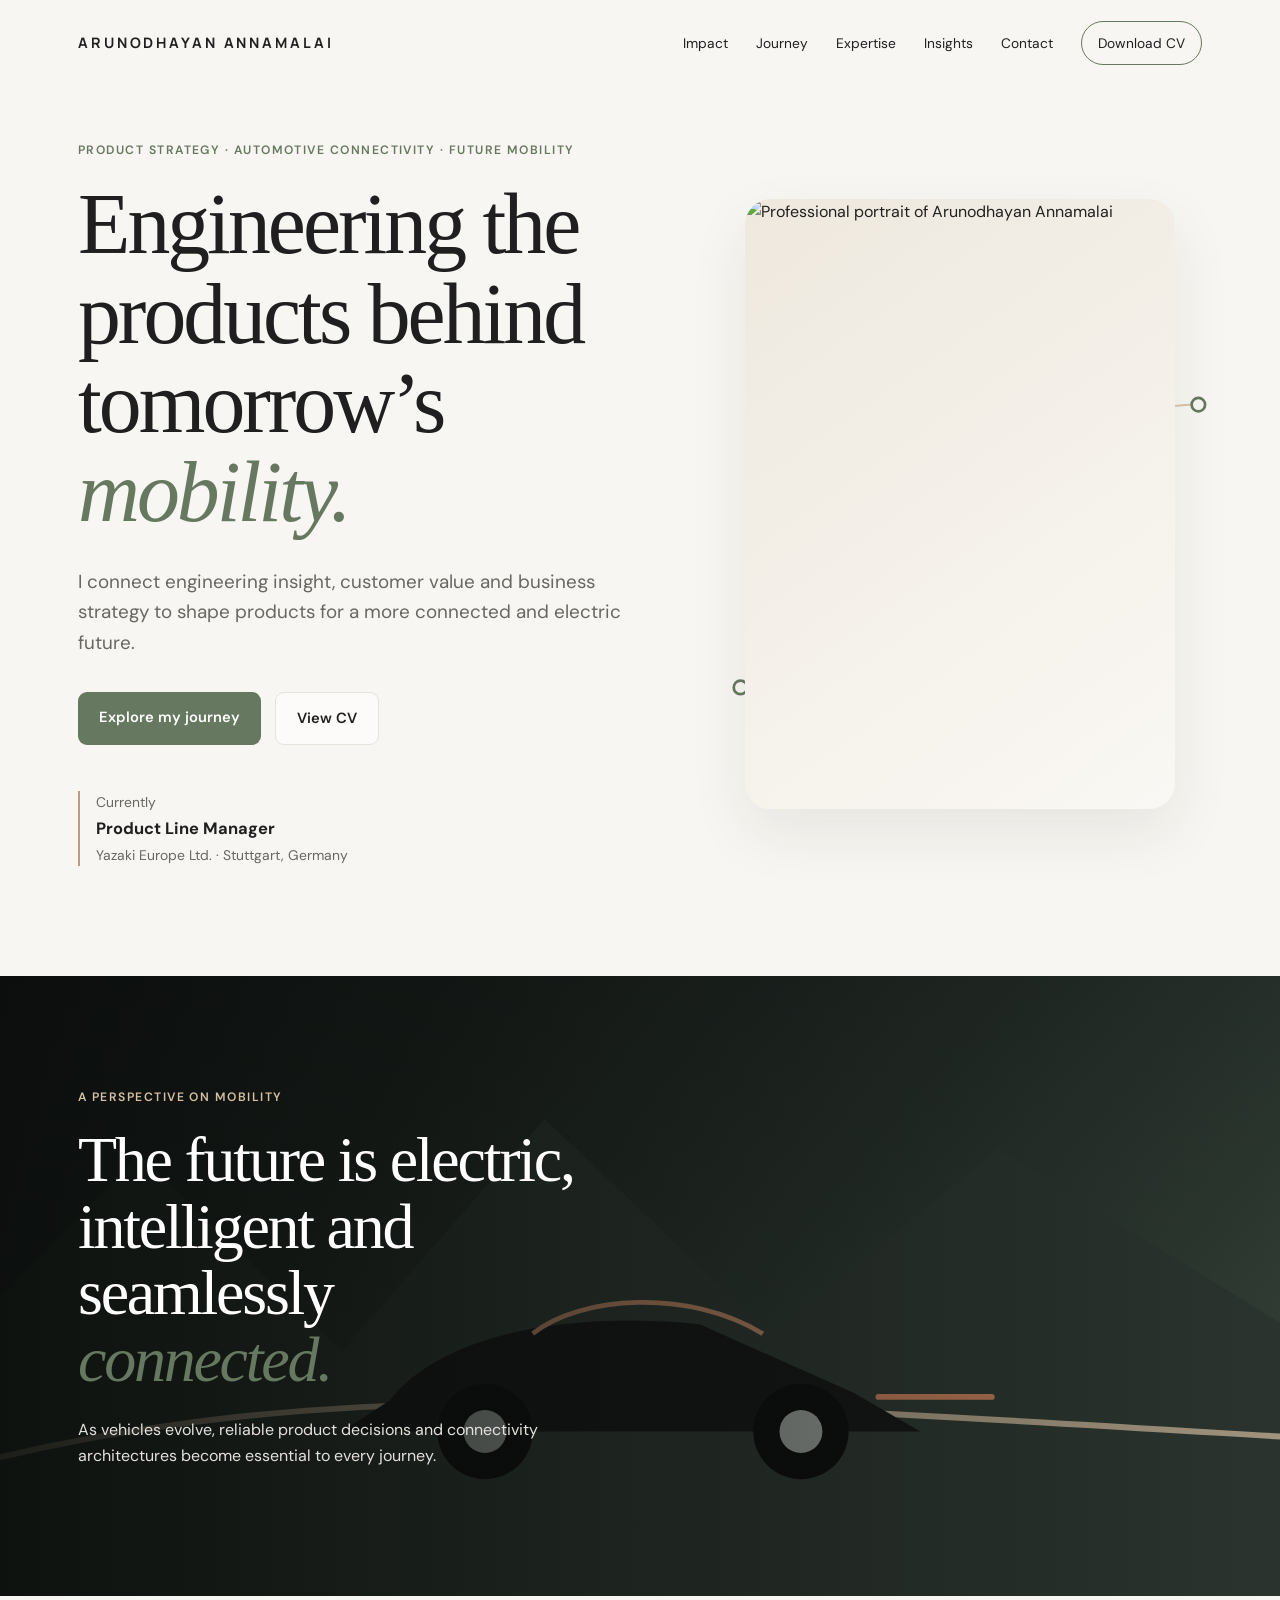
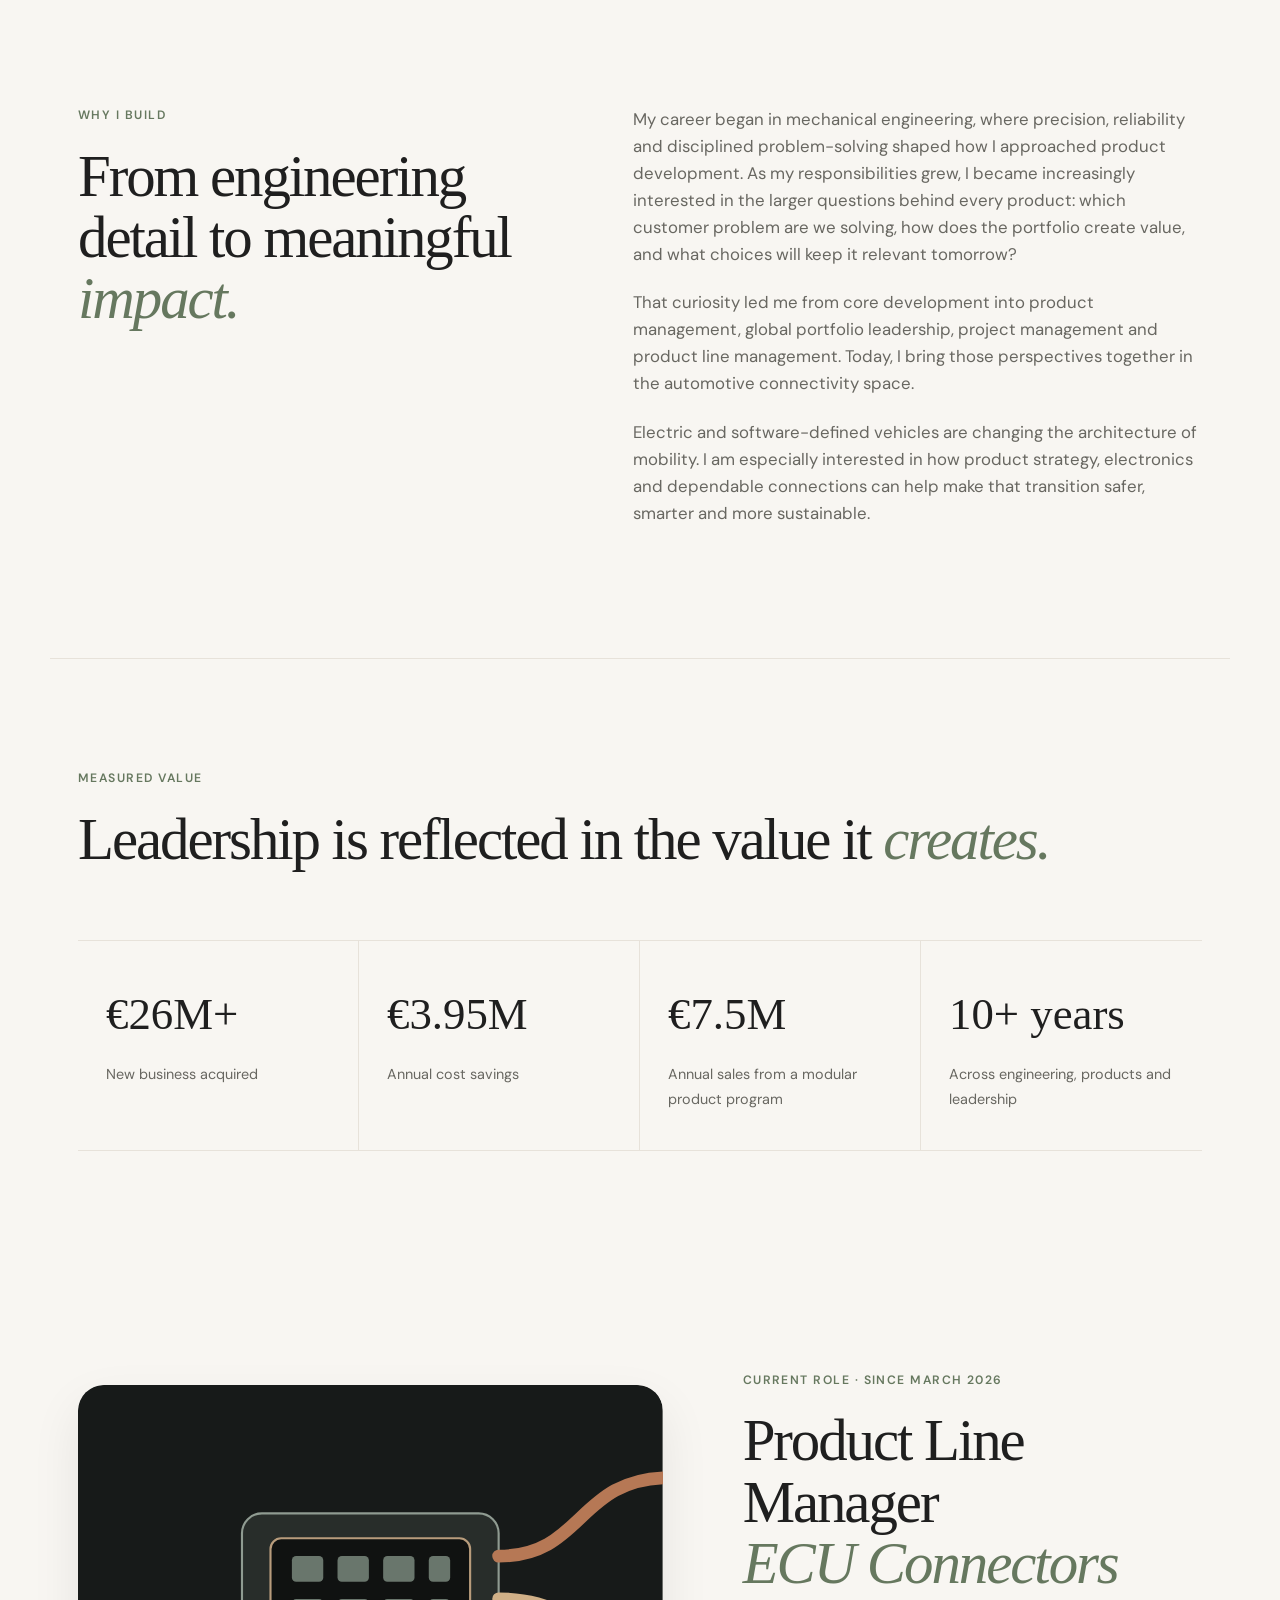
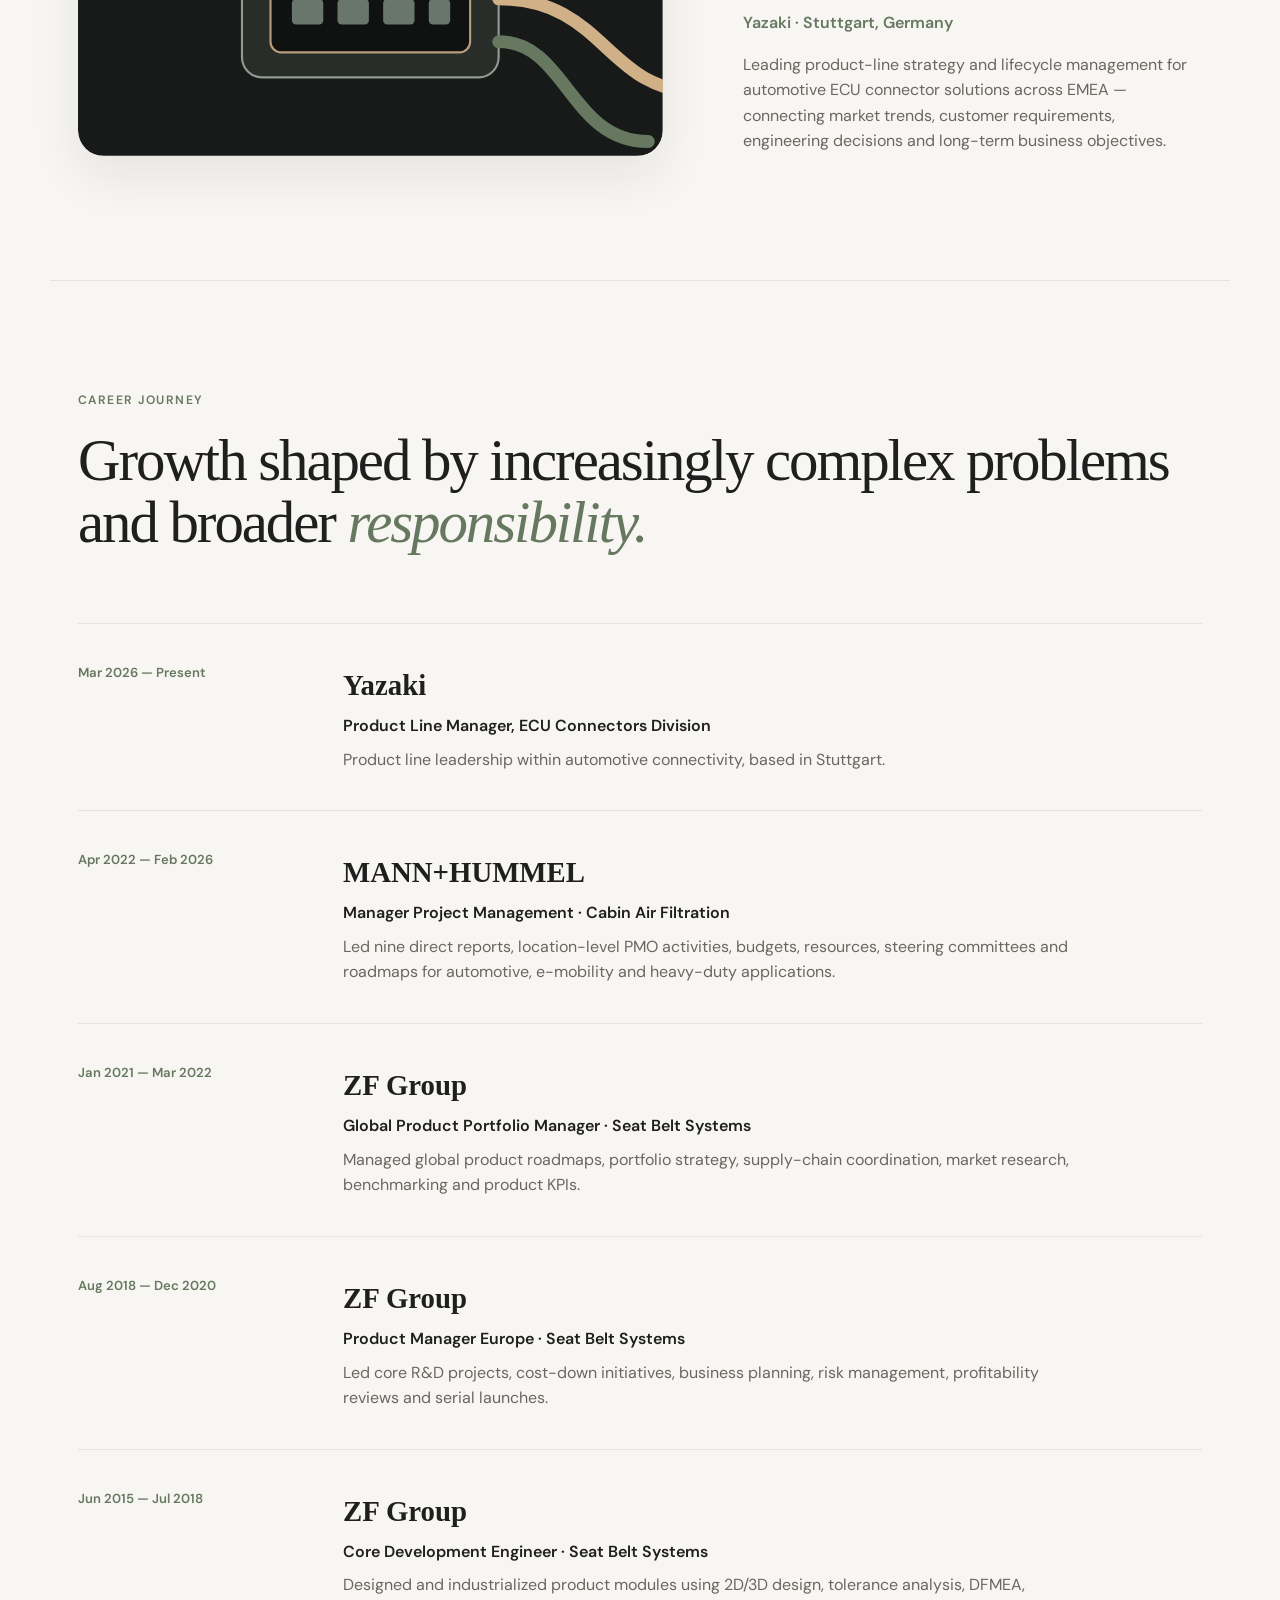
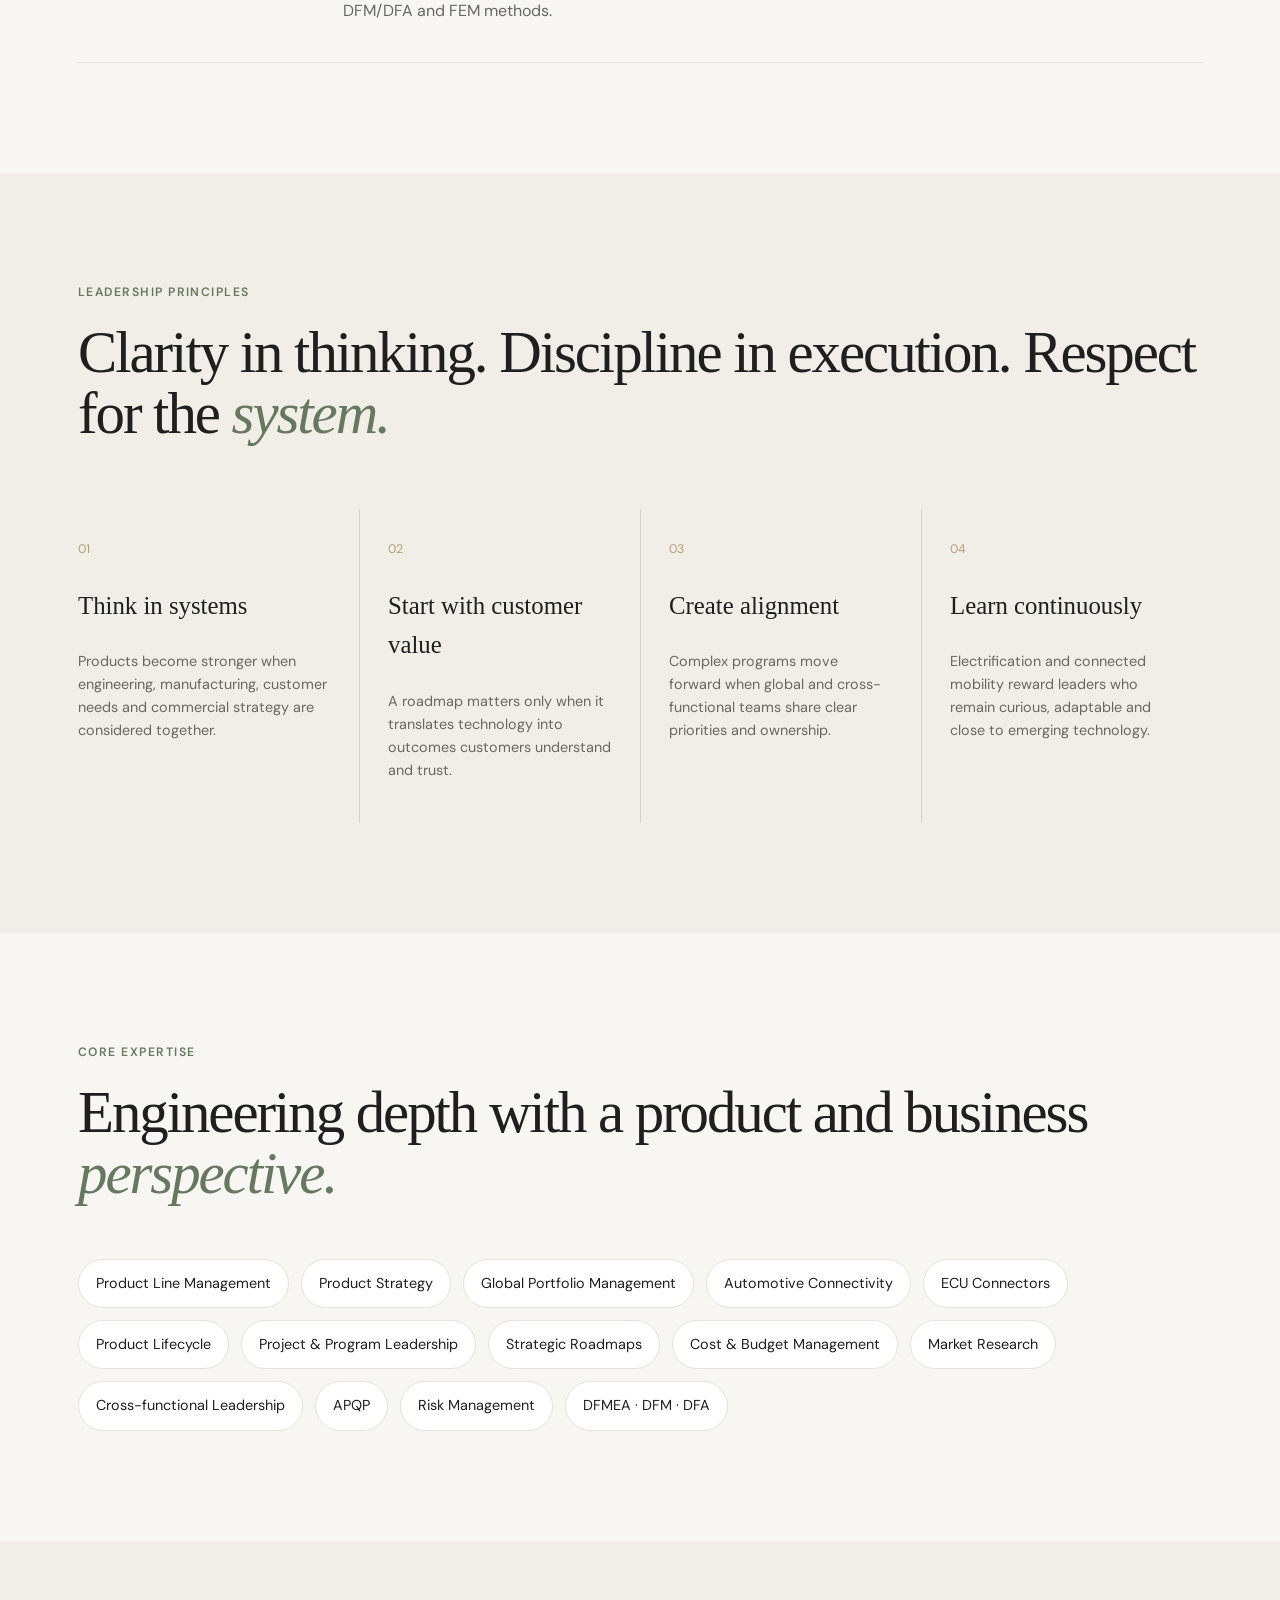
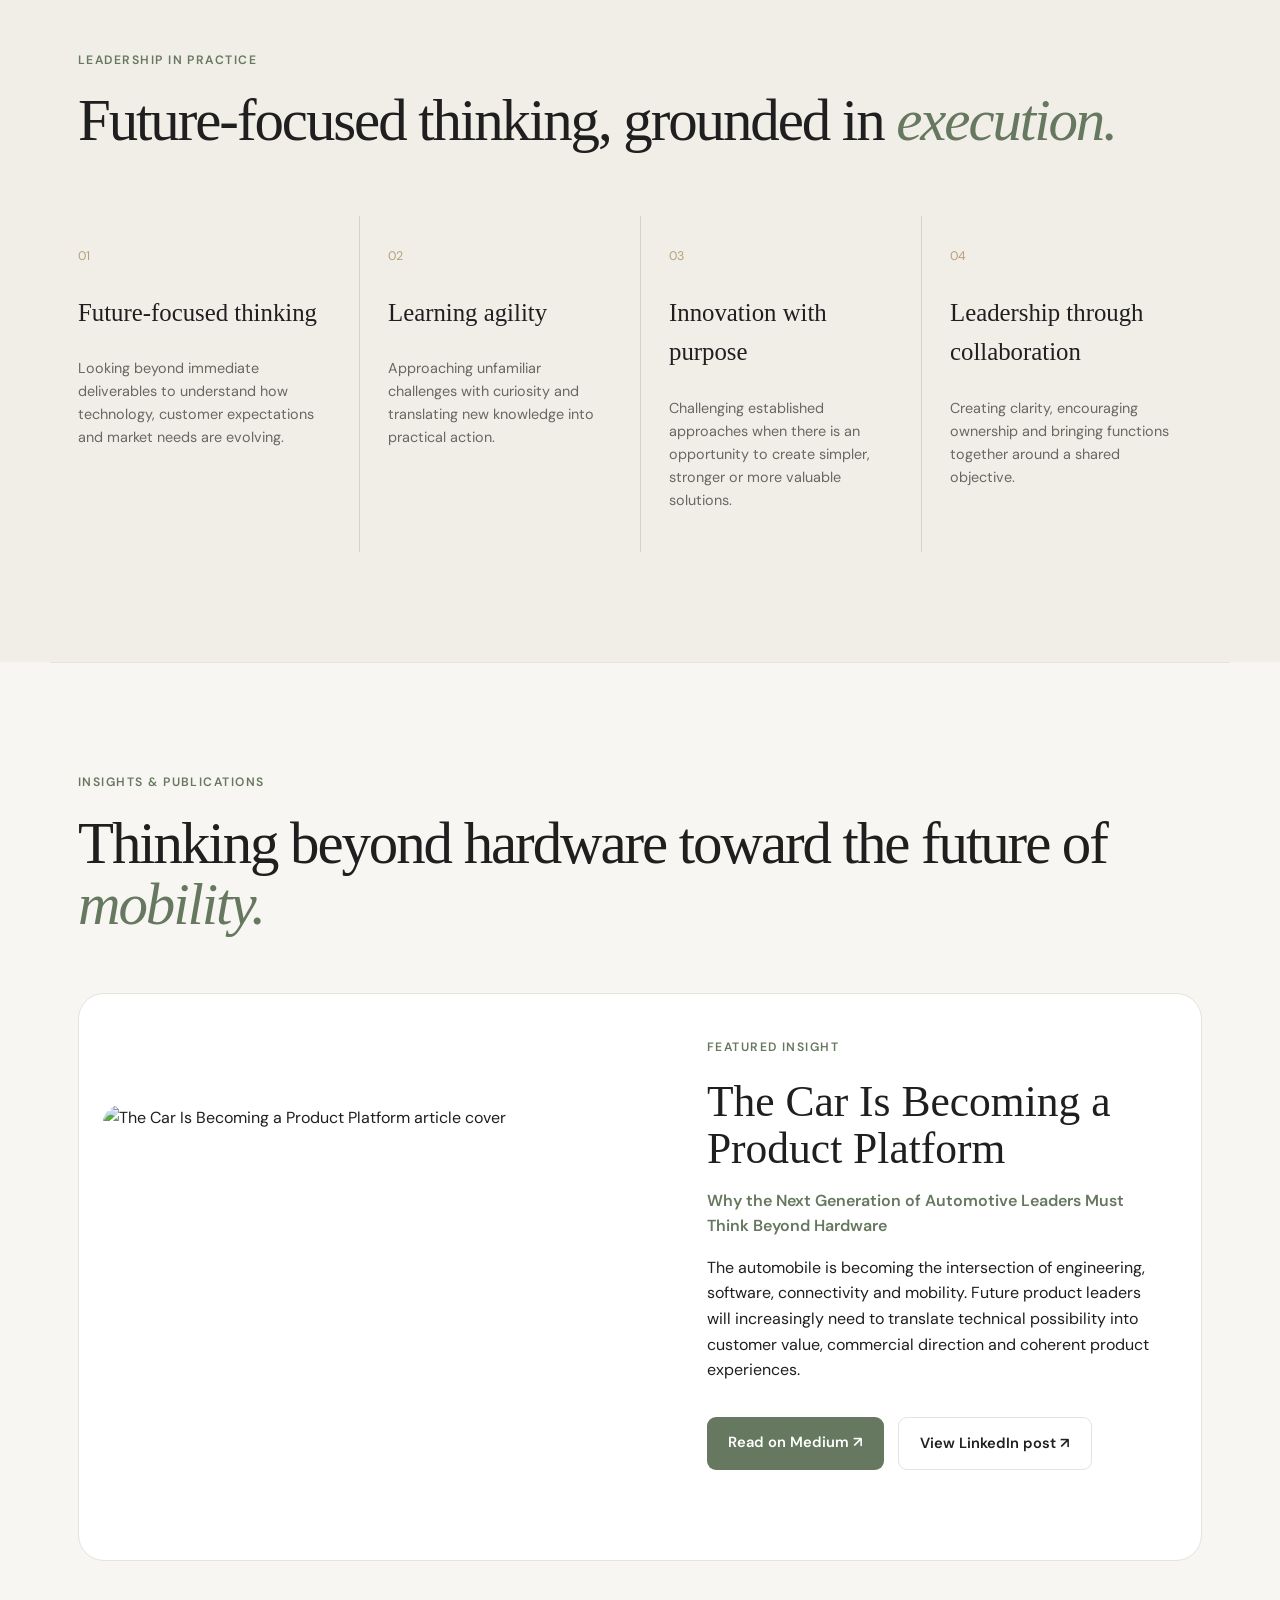
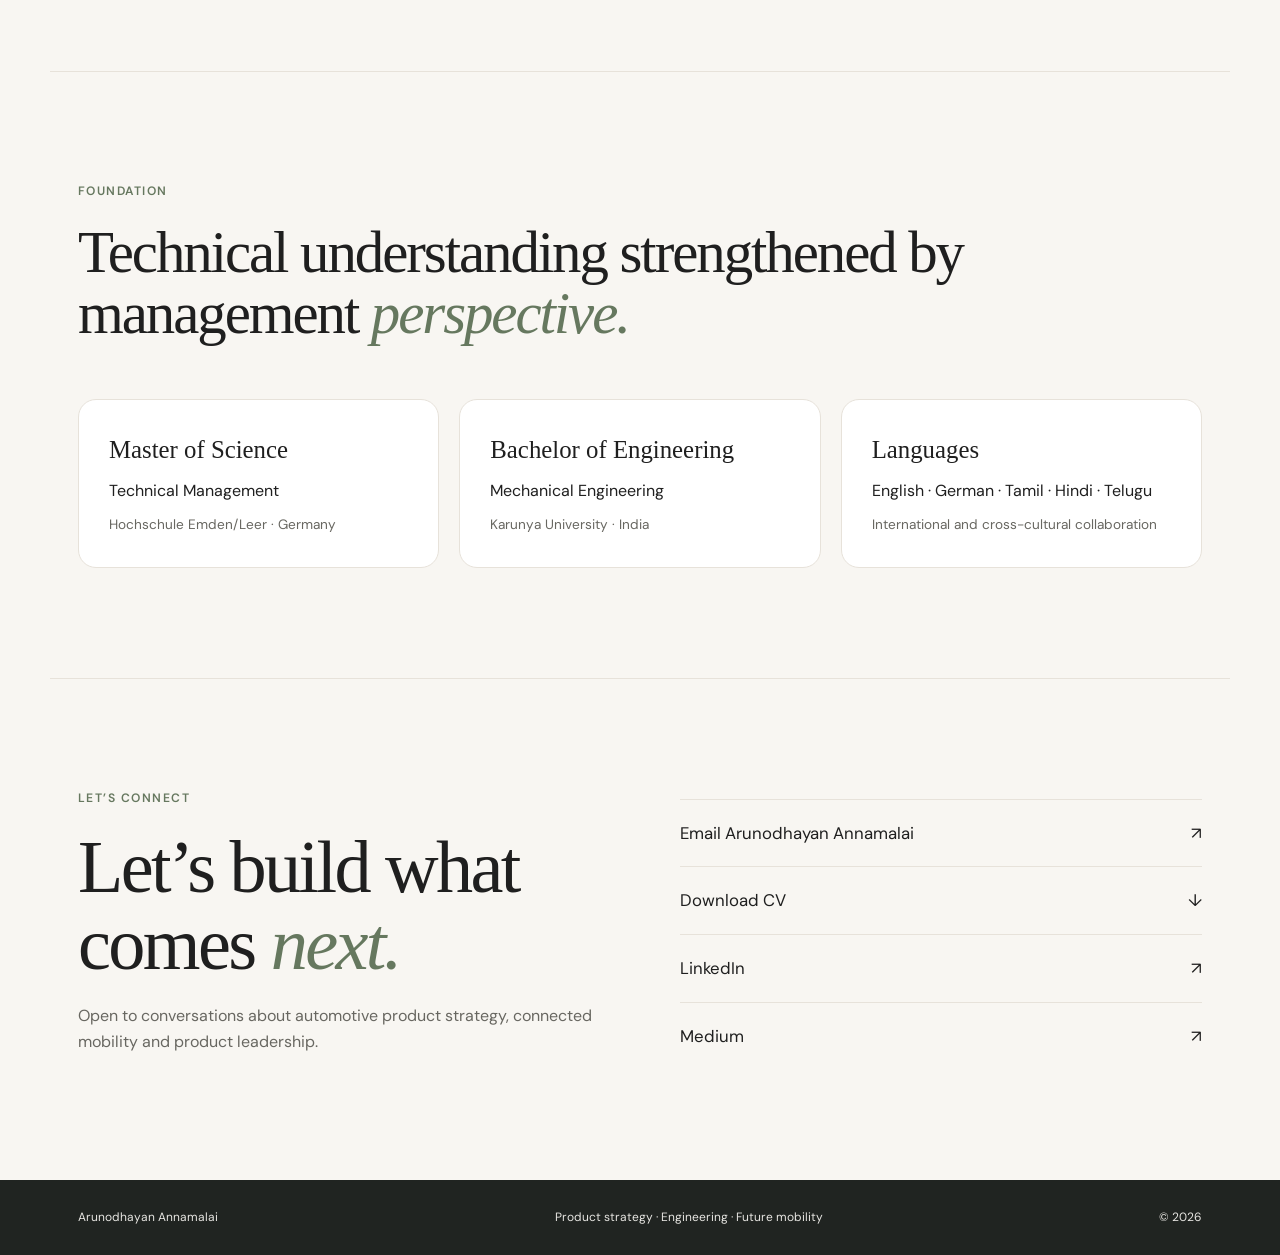
==== index.html @ ac44764e "Add files via upload Launch APEX website v1" ====
<!doctype html>
<html lang="en">
<head>
  <meta charset="utf-8" />
  <meta name="viewport" content="width=device-width, initial-scale=1" />
  <title>Arunodhayan Annamalai | Product Line Manager & Automotive Product Strategy</title>
  <meta name="description" content="Arunodhayan Annamalai is a Product Line Manager in Stuttgart with experience in automotive product strategy, global portfolio management, engineering leadership and connected mobility." />
  <meta name="keywords" content="Arunodhayan Annamalai, Product Line Manager Stuttgart, automotive product strategy, ECU connectors, automotive connectivity, product portfolio management, future mobility" />
  <meta name="author" content="Arunodhayan Annamalai" />
  <meta name="robots" content="index, follow, max-image-preview:large" />
  <link rel="canonical" href="https://www.arunodhayanannamalai.com/" />
  <meta property="og:type" content="website" />
  <meta property="og:title" content="Arunodhayan Annamalai | Product Strategy & Future Mobility" />
  <meta property="og:description" content="Engineering insight, product strategy and leadership for connected and electric mobility." />
  <meta property="og:url" content="https://www.arunodhayanannamalai.com/" />
  <meta property="og:image" content="https://www.arunodhayanannamalai.com/assets/arunodhayan-portrait.jpg" />
  <meta name="twitter:card" content="summary_large_image" />
  <meta name="theme-color" content="#66785F" />
  <link rel="icon" href="assets/favicon.svg" type="image/svg+xml" />
  <link rel="manifest" href="site.webmanifest" />
  <link rel="preconnect" href="https://fonts.googleapis.com" />
  <link rel="preconnect" href="https://fonts.gstatic.com" crossorigin />
  <link href="https://fonts.googleapis.com/css2?family=DM+Sans:wght@400;500;600&family=Manrope:wght@500;600;700&display=swap" rel="stylesheet" />
  <link rel="stylesheet" href="styles.css" />
  <script type="application/ld+json">
  {
    "@context": "https://schema.org",
    "@type": "Person",
    "name": "Arunodhayan Annamalai",
    "jobTitle": "Product Line Manager",
    "description": "Automotive product leader with experience in engineering, product management, global portfolio strategy and project management leadership.",
    "email": "mailto:arunodhayan@gmail.com",
    "address": {
      "@type": "PostalAddress",
      "addressLocality": "Stuttgart",
      "addressCountry": "DE"
    },
    "worksFor": {
      "@type": "Organization",
      "name": "Yazaki"
    },
    "knowsAbout": [
      "Automotive product strategy",
      "ECU connectors",
      "Product portfolio management",
      "Product lifecycle management",
      "Engineering leadership",
      "Electric mobility"
    ],
    "url": "https://www.arunodhayanannamalai.com/",
    "sameAs": [
      "https://www.linkedin.com/in/arunodhayanannamalai",
      "https://medium.com/@arunodhayan"
    ]
  }
  </script>
</head>
<body>
  <a class="skip-link" href="#main">Skip to content</a>
  <header class="site-header" id="top">
    <a class="wordmark" href="#top" aria-label="Arunodhayan Annamalai home">ARUNODHAYAN ANNAMALAI</a>
    <button class="menu-toggle" aria-expanded="false" aria-controls="site-nav">Menu</button>
    <nav id="site-nav" aria-label="Main navigation">
      <a href="#impact">Impact</a>
      <a href="#journey">Journey</a>
      <a href="#expertise">Expertise</a>
       <a href="#insights">Insights</a>
      <a href="#contact">Contact</a>
      <a class="nav-cta" href="assets/arunodhayan-annamalai-resume.pdf" download>Download CV</a>
    </nav>
  </header>

  <main id="main">
    <section class="hero section-shell" aria-labelledby="hero-title">
      <div class="hero-copy reveal">
        <p class="eyebrow">Product strategy · Automotive connectivity · Future mobility</p>
        <h1 id="hero-title">Engineering the products behind tomorrow’s <em>mobility.</em></h1>
        <p class="hero-intro">I connect engineering insight, customer value and business strategy to shape products for a more connected and electric future.</p>
        <div class="hero-actions">
          <a class="button button-primary" href="#journey">Explore my journey</a>
          <a class="button button-secondary" href="assets/arunodhayan-annamalai-resume.pdf" target="_blank" rel="noopener">View CV</a>
        </div>
        <div class="current-role" aria-label="Current position">
          <span>Currently</span>
          <strong>Product Line Manager</strong>
          <span>Yazaki Europe Ltd. · Stuttgart, Germany</span>
        </div>
      </div>
      <div class="hero-visual reveal delay-1">
        <div class="portrait-frame">
          <img src="assets/arunodhayan-portrait.jpg" width="855" height="1287" alt="Professional portrait of Arunodhayan Annamalai" fetchpriority="high" />
        </div>
        <svg class="route-lines" viewBox="0 0 360 420" role="img" aria-label="Abstract connection line motif">
          <path d="M10 330 C90 330 82 240 160 240 S238 120 350 120" />
          <path d="M120 410 C120 340 210 350 210 270 S300 220 300 40" />
          <circle cx="10" cy="330" r="5"/><circle cx="160" cy="240" r="5"/><circle cx="350" cy="120" r="5"/><circle cx="300" cy="40" r="5"/>
        </svg>
      </div>
    </section>

    <section class="mobility-banner" aria-label="Future mobility vision">
      <div class="mobility-art" aria-hidden="true">
        <svg viewBox="0 0 1200 520" preserveAspectRatio="xMidYMid slice">
          <defs>
            <linearGradient id="sky" x1="0" y1="0" x2="1" y2="1">
              <stop offset="0" stop-color="#151918"/><stop offset="1" stop-color="#39483d"/>
            </linearGradient>
          </defs>
          <rect width="1200" height="520" fill="url(#sky)"/>
          <path d="M0 335 L180 150 350 315 520 120 710 300 900 145 1200 330 1200 520 0 520Z" fill="#2b342e"/>
          <path d="M0 420 C320 330 610 355 1200 390" fill="none" stroke="#d8c0a3" stroke-width="5" opacity=".7"/>
          <path d="M390 356 C430 304 530 280 650 292 L780 350 835 382 350 382Z" fill="#121514"/>
          <path d="M510 300 C550 268 641 262 703 300" fill="none" stroke="#aa7b5c" stroke-width="4"/>
          <circle cx="470" cy="382" r="40" fill="#0b0c0c"/><circle cx="735" cy="382" r="40" fill="#0b0c0c"/>
          <circle cx="470" cy="382" r="18" fill="#8d938e"/><circle cx="735" cy="382" r="18" fill="#8d938e"/>
          <path d="M800 353 h95" stroke="#b77554" stroke-width="5" stroke-linecap="round"/>
        </svg>
      </div>
      <div class="banner-copy reveal">
        <p class="eyebrow light">A perspective on mobility</p>
        <h2>The future is electric, intelligent and seamlessly <em>connected.</em></h2>
        <p>As vehicles evolve, reliable product decisions and connectivity architectures become essential to every journey.</p>
      </div>
    </section>

    <section class="story section-shell" id="story">
      <div class="section-heading reveal">
        <p class="eyebrow">Why I build</p>
        <h2>From engineering detail to meaningful <em>impact.</em></h2>
      </div>
      <div class="story-copy reveal delay-1">
        <p>My career began in mechanical engineering, where precision, reliability and disciplined problem-solving shaped how I approached product development. As my responsibilities grew, I became increasingly interested in the larger questions behind every product: which customer problem are we solving, how does the portfolio create value, and what choices will keep it relevant tomorrow?</p>
        <p>That curiosity led me from core development into product management, global portfolio leadership, project management and product line management. Today, I bring those perspectives together in the automotive connectivity space.</p>
        <p>Electric and software-defined vehicles are changing the architecture of mobility. I am especially interested in how product strategy, electronics and dependable connections can help make that transition safer, smarter and more sustainable.</p>
      </div>
    </section>

    <section class="impact section-shell" id="impact" aria-labelledby="impact-title">
      <div class="section-heading reveal">
        <p class="eyebrow">Measured value</p>
        <h2 id="impact-title">Leadership is reflected in the value it <em>creates.</em></h2>
      </div>
      <div class="metric-grid">
        <article class="metric reveal"><strong>€26M+</strong><span>New business acquired</span></article>
        <article class="metric reveal delay-1"><strong>€3.95M</strong><span>Annual cost savings</span></article>
        <article class="metric reveal delay-2"><strong>€7.5M</strong><span>Annual sales from a modular product program</span></article>
        <article class="metric reveal delay-3"><strong>10+ years</strong><span>Across engineering, products and leadership</span></article>
      </div>
    </section>

    <section class="current section-shell" id="current-role">
      <div class="technical-art reveal" aria-hidden="true">
        <svg viewBox="0 0 820 520">
          <rect width="820" height="520" rx="34" fill="#171a19"/>
          <g transform="translate(150 110)">
            <rect x="80" y="70" width="360" height="230" rx="28" fill="#282d2a" stroke="#8f9b91" stroke-width="3"/>
            <rect x="120" y="105" width="280" height="160" rx="15" fill="#101211" stroke="#b89c7c" stroke-width="3"/>
            <g fill="#69766c">
              <rect x="150" y="130" width="44" height="36" rx="6"/><rect x="214" y="130" width="44" height="36" rx="6"/><rect x="278" y="130" width="44" height="36" rx="6"/><rect x="342" y="130" width="30" height="36" rx="6"/>
              <rect x="150" y="190" width="44" height="36" rx="6"/><rect x="214" y="190" width="44" height="36" rx="6"/><rect x="278" y="190" width="44" height="36" rx="6"/><rect x="342" y="190" width="30" height="36" rx="6"/>
            </g>
            <path d="M440 130 C560 130 550 20 680 20" fill="none" stroke="#b67855" stroke-width="18" stroke-linecap="round"/>
            <path d="M440 190 C590 190 590 320 720 320" fill="none" stroke="#d0b087" stroke-width="18" stroke-linecap="round"/>
            <path d="M440 250 C535 250 540 390 650 390" fill="none" stroke="#66785f" stroke-width="18" stroke-linecap="round"/>
          </g>
        </svg>
      </div>
      <div class="current-copy reveal delay-1">
        <p class="eyebrow">Current role · Since March 2026</p>
        <h2>Product Line Manager<br /><em>ECU Connectors</em></h2>
        <p class="company">Yazaki · Stuttgart, Germany</p>
        <p>Leading product-line strategy and lifecycle management for automotive ECU connector solutions across EMEA — connecting market trends, customer requirements, engineering decisions and long-term business objectives.</p>
      </div>
    </section>

    <section class="journey section-shell" id="journey" aria-labelledby="journey-title">
      <div class="section-heading reveal">
        <p class="eyebrow">Career journey</p>
        <h2 id="journey-title">Growth shaped by increasingly complex problems and broader <em>responsibility.</em></h2>
      </div>
      <div class="timeline">
        <article class="timeline-item reveal">
          <time>Mar 2026 — Present</time><div><h3>Yazaki</h3><p class="role">Product Line Manager, ECU Connectors Division</p><p>Product line leadership within automotive connectivity, based in Stuttgart.</p></div>
        </article>
        <article class="timeline-item reveal">
          <time>Apr 2022 — Feb 2026</time><div><h3>MANN+HUMMEL</h3><p class="role">Manager Project Management · Cabin Air Filtration</p><p>Led nine direct reports, location-level PMO activities, budgets, resources, steering committees and roadmaps for automotive, e-mobility and heavy-duty applications.</p></div>
        </article>
        <article class="timeline-item reveal">
          <time>Jan 2021 — Mar 2022</time><div><h3>ZF Group</h3><p class="role">Global Product Portfolio Manager · Seat Belt Systems</p><p>Managed global product roadmaps, portfolio strategy, supply-chain coordination, market research, benchmarking and product KPIs.</p></div>
        </article>
        <article class="timeline-item reveal">
          <time>Aug 2018 — Dec 2020</time><div><h3>ZF Group</h3><p class="role">Product Manager Europe · Seat Belt Systems</p><p>Led core R&amp;D projects, cost-down initiatives, business planning, risk management, profitability reviews and serial launches.</p></div>
        </article>
        <article class="timeline-item reveal">
          <time>Jun 2015 — Jul 2018</time><div><h3>ZF Group</h3><p class="role">Core Development Engineer · Seat Belt Systems</p><p>Designed and industrialized product modules using 2D/3D design, tolerance analysis, DFMEA, DFM/DFA and FEM methods.</p></div>
        </article>
      </div>
    </section>

    <section class="principles section-shell">
      <div class="section-heading reveal">
        <p class="eyebrow">Leadership principles</p>
        <h2>Clarity in thinking. Discipline in execution. Respect for the <em>system.</em></h2>
      </div>
      <div class="principle-grid">
        <article class="reveal"><span>01</span><h3>Think in systems</h3><p>Products become stronger when engineering, manufacturing, customer needs and commercial strategy are considered together.</p></article>
        <article class="reveal delay-1"><span>02</span><h3>Start with customer value</h3><p>A roadmap matters only when it translates technology into outcomes customers understand and trust.</p></article>
        <article class="reveal delay-2"><span>03</span><h3>Create alignment</h3><p>Complex programs move forward when global and cross-functional teams share clear priorities and ownership.</p></article>
        <article class="reveal delay-3"><span>04</span><h3>Learn continuously</h3><p>Electrification and connected mobility reward leaders who remain curious, adaptable and close to emerging technology.</p></article>
      </div>
    </section>

    <section class="expertise section-shell" id="expertise">
      <div class="section-heading reveal">
        <p class="eyebrow">Core expertise</p>
        <h2>Engineering depth with a product and business <em>perspective.</em></h2>
      </div>
      <div class="tag-list reveal delay-1" aria-label="Professional expertise">
        <span>Product Line Management</span><span>Product Strategy</span><span>Global Portfolio Management</span><span>Automotive Connectivity</span><span>ECU Connectors</span><span>Product Lifecycle</span><span>Project &amp; Program Leadership</span><span>Strategic Roadmaps</span><span>Cost &amp; Budget Management</span><span>Market Research</span><span>Cross-functional Leadership</span><span>APQP</span><span>Risk Management</span><span>DFMEA · DFM · DFA</span>
      </div>
    </section>

    <section class="principles section-shell" id="leadership">
      <div class="section-heading reveal">
        <p class="eyebrow">Leadership in practice</p>
        <h2>Future-focused thinking, grounded in <em>execution.</em></h2>
      </div>
      <div class="principle-grid">
        <article class="reveal"><span>01</span><h3>Future-focused thinking</h3><p>Looking beyond immediate deliverables to understand how technology, customer expectations and market needs are evolving.</p></article>
        <article class="reveal delay-1"><span>02</span><h3>Learning agility</h3><p>Approaching unfamiliar challenges with curiosity and translating new knowledge into practical action.</p></article>
        <article class="reveal delay-2"><span>03</span><h3>Innovation with purpose</h3><p>Challenging established approaches when there is an opportunity to create simpler, stronger or more valuable solutions.</p></article>
        <article class="reveal delay-3"><span>04</span><h3>Leadership through collaboration</h3><p>Creating clarity, encouraging ownership and bringing functions together around a shared objective.</p></article>
      </div>
    </section>

    <section class="insights section-shell" id="insights">
      <div class="section-heading reveal">
        <p class="eyebrow">Insights &amp; publications</p>
        <h2>Thinking beyond hardware toward the future of <em>mobility.</em></h2>
      </div>
      <article class="insight-card reveal">
        <img src="assets/product-platform-cover.png" alt="The Car Is Becoming a Product Platform article cover" loading="lazy" />
        <div class="insight-copy">
          <p class="eyebrow">Featured insight</p>
          <h3>The Car Is Becoming a Product Platform</h3>
          <p class="insight-subtitle">Why the Next Generation of Automotive Leaders Must Think Beyond Hardware</p>
          <p>The automobile is becoming the intersection of engineering, software, connectivity and mobility. Future product leaders will increasingly need to translate technical possibility into customer value, commercial direction and coherent product experiences.</p>
          <div class="hero-actions">
            <a class="button button-primary" href="https://medium.com/@arunodhayan/the-car-is-becoming-a-product-platform-ee07dbe4f7dc" target="_blank" rel="noopener">Read on Medium ↗</a>
            <a class="button button-secondary" href="https://lnkd.in/p/eEQQFguM" target="_blank" rel="noopener">View LinkedIn post ↗</a>
          </div>
        </div>
      </article>
    </section>

    <section class="education section-shell">
      <div class="section-heading reveal">
        <p class="eyebrow">Foundation</p>
        <h2>Technical understanding strengthened by management <em>perspective.</em></h2>
      </div>
      <div class="education-grid">
        <article class="reveal"><h3>Master of Science</h3><p>Technical Management</p><span>Hochschule Emden/Leer · Germany</span></article>
        <article class="reveal delay-1"><h3>Bachelor of Engineering</h3><p>Mechanical Engineering</p><span>Karunya University · India</span></article>
        <article class="reveal delay-2"><h3>Languages</h3><p>English · German · Tamil · Hindi · Telugu</p><span>International and cross-cultural collaboration</span></article>
      </div>
    </section>

    <section class="contact section-shell" id="contact">
      <div class="contact-copy reveal">
        <p class="eyebrow">Let’s connect</p>
        <h2>Let’s build what comes <em>next.</em></h2>
        <p>Open to conversations about automotive product strategy, connected mobility and product leadership.</p>
      </div>
      <div class="contact-actions reveal delay-1">
        <a href="mailto:arunodhayan@gmail.com">Email Arunodhayan Annamalai <span>↗</span></a>
        <a href="assets/arunodhayan-annamalai-resume.pdf" download>Download CV <span>↓</span></a>
        <a href="https://www.linkedin.com/in/arunodhayanannamalai" target="_blank" rel="noopener">LinkedIn <span>↗</span></a>
         <a href="https://medium.com/@arunodhayan" target="_blank" rel="noopener">Medium <span>↗</span></a>
      </div>
    </section>
  </main>

  <footer>
    <span>Arunodhayan Annamalai</span>
    <span>Product strategy · Engineering · Future mobility</span>
    <span>© <span id="year"></span></span>
  </footer>
  <script src="script.js" defer></script>
</body>
</html>
---- styles.css ----
:root{--ivory:#f8f6f2;--paper:#fff;--ink:#1f1f1f;--muted:#686761;--moss:#66785f;--moss-dark:#4f6150;--bronze:#b79f7b;--stone:#e7e2da;--max:1180px;--radius:26px;--serif:Georgia,'Times New Roman',serif;--sans:'DM Sans',Arial,sans-serif;--display:'Manrope',Arial,sans-serif}
*{box-sizing:border-box}html{scroll-behavior:smooth}body{margin:0;background:var(--ivory);color:var(--ink);font-family:var(--sans);line-height:1.6}img,svg{display:block;max-width:100%}a{color:inherit}.skip-link{position:absolute;left:-999px;top:0}.skip-link:focus{left:1rem;top:1rem;background:white;padding:.7rem 1rem;z-index:999}.site-header{height:86px;display:flex;align-items:center;justify-content:space-between;max-width:var(--max);margin:auto;padding:0 28px;position:relative;z-index:20}.wordmark{text-decoration:none;font-family:var(--display);font-size:.9rem;font-weight:700;letter-spacing:.2em}.site-header nav{display:flex;align-items:center;gap:28px}.site-header nav a{text-decoration:none;font-size:.86rem}.nav-cta{border:1px solid var(--moss);padding:10px 16px;border-radius:999px}.menu-toggle{display:none;background:none;border:0;font:inherit}.section-shell{max-width:var(--max);margin:auto;padding:110px 28px}.hero{min-height:calc(100vh - 86px);display:grid;grid-template-columns:1.08fr .92fr;gap:70px;align-items:center;padding-top:55px}.eyebrow{text-transform:uppercase;letter-spacing:.12em;font-size:.76rem;font-weight:600;color:var(--moss);margin:0 0 20px}.hero h1,.section-heading h2,.banner-copy h2,.current h2,.contact h2{font-family:var(--serif);font-weight:400;line-height:1.04;letter-spacing:-.035em}.hero h1{font-size:clamp(3.3rem,6.7vw,6.8rem);margin:0;max-width:780px}.hero h1 em,.section-heading em,.banner-copy em,.current em,.contact em{font-weight:400;color:var(--moss)}.hero-intro{font-size:1.18rem;color:var(--muted);max-width:590px;margin:30px 0}.hero-actions{display:flex;gap:14px;margin:34px 0 46px}.button{display:inline-flex;text-decoration:none;padding:14px 21px;border-radius:9px;font-size:.92rem;font-weight:600;transition:.25s ease}.button-primary{background:var(--moss);color:white}.button-primary:hover{background:var(--moss-dark);transform:translateY(-2px)}.button-secondary{border:1px solid var(--stone);background:rgba(255,255,255,.6)}.button-secondary:hover{border-color:var(--moss)}.current-role{display:grid;gap:2px;border-left:2px solid var(--bronze);padding-left:16px;color:var(--muted);font-size:.87rem}.current-role strong{color:var(--ink);font-size:1.03rem}.hero-visual{position:relative;min-height:650px;display:grid;place-items:center}.portrait-frame{position:relative;z-index:2;width:min(430px,90%);height:610px;border-radius:var(--radius);overflow:hidden;background:linear-gradient(145deg,#eee8de,#faf8f4);box-shadow:0 24px 60px rgba(40,36,29,.08)}.portrait-frame img{width:100%;height:100%;object-fit:cover;object-position:center 22%;filter:contrast(.98)}.route-lines{position:absolute;width:100%;right:-10px;bottom:20px;overflow:visible}.route-lines path{fill:none;stroke:var(--bronze);stroke-width:1.5;opacity:.55}.route-lines circle{fill:var(--ivory);stroke:var(--moss);stroke-width:2}.mobility-banner{min-height:620px;position:relative;display:grid;align-items:center;overflow:hidden;background:#171b19;color:white}.mobility-art{position:absolute;inset:0}.mobility-art svg{width:100%;height:100%;object-fit:cover}.mobility-banner:after{content:"";position:absolute;inset:0;background:linear-gradient(90deg,rgba(10,13,11,.88),rgba(10,13,11,.42) 50%,rgba(10,13,11,.02))}.banner-copy{position:relative;z-index:2;width:min(520px,calc(100% - 56px));margin-left:max(28px,calc((100vw - var(--max))/2 + 28px))}.eyebrow.light{color:#d8c0a3}.banner-copy h2{font-size:clamp(2.8rem,5vw,5rem);margin:0 0 24px}.banner-copy p{max-width:500px;color:#e4e2dd}.story{display:grid;grid-template-columns:.9fr 1.1fr;gap:90px}.section-heading h2{font-size:clamp(2.6rem,4.6vw,4.8rem);margin:0}.story-copy{font-size:1.05rem;color:var(--muted)}.story-copy p{margin:0 0 22px}.impact{border-top:1px solid var(--stone)}.metric-grid{display:grid;grid-template-columns:repeat(4,1fr);margin-top:70px;border-top:1px solid var(--stone);border-bottom:1px solid var(--stone)}.metric{padding:38px 28px;min-height:180px;border-right:1px solid var(--stone)}.metric:last-child{border-right:0}.metric strong{display:block;font-family:var(--serif);font-size:2.8rem;font-weight:400;margin-bottom:10px}.metric span{color:var(--muted);font-size:.9rem}.current{display:grid;grid-template-columns:1.12fr .88fr;gap:80px;align-items:center}.technical-art svg{border-radius:var(--radius);box-shadow:0 20px 50px rgba(20,20,20,.08)}.current h2{font-size:clamp(2.7rem,4.6vw,4.8rem);margin:0 0 12px}.current .company{color:var(--moss);font-weight:600}.current-copy>p:last-child{color:var(--muted)}.journey{border-top:1px solid var(--stone)}.timeline{margin-top:70px;border-top:1px solid var(--stone)}.timeline-item{display:grid;grid-template-columns:220px 1fr;gap:45px;padding:38px 0;border-bottom:1px solid var(--stone)}.timeline-item time{font-size:.82rem;color:var(--moss);font-weight:600}.timeline-item h3{font-family:var(--serif);font-size:1.8rem;margin:0}.timeline-item .role{font-weight:600;margin:5px 0 8px}.timeline-item div>p:last-child{color:var(--muted);margin:0;max-width:750px}.principles{background:#f1eee8;max-width:none;padding-left:max(28px,calc((100vw - var(--max))/2 + 28px));padding-right:max(28px,calc((100vw - var(--max))/2 + 28px))}.principles .section-heading{max-width:var(--max)}.principle-grid{max-width:var(--max);display:grid;grid-template-columns:repeat(4,1fr);margin-top:65px}.principle-grid article{padding:26px 28px;border-left:1px solid #d8d1c7}.principle-grid article:first-child{border-left:0;padding-left:0}.principle-grid span{font-size:.78rem;color:var(--bronze)}.principle-grid h3{font-family:var(--serif);font-size:1.55rem;font-weight:400}.principle-grid p{font-size:.9rem;color:var(--muted)}.expertise .tag-list{display:flex;flex-wrap:wrap;gap:12px;margin-top:55px}.tag-list span{background:white;border:1px solid var(--stone);border-radius:999px;padding:12px 17px;font-size:.9rem}.education{border-top:1px solid var(--stone)}.education-grid{display:grid;grid-template-columns:repeat(3,1fr);gap:20px;margin-top:55px}.education-grid article{background:white;border:1px solid var(--stone);padding:30px;border-radius:18px}.education-grid h3{font-family:var(--serif);font-weight:400;font-size:1.55rem;margin:0}.education-grid p{margin:8px 0}.education-grid span{font-size:.85rem;color:var(--muted)}.contact{display:grid;grid-template-columns:1fr 1fr;gap:80px;align-items:end;border-top:1px solid var(--stone)}.contact h2{font-size:clamp(3.1rem,5.8vw,6rem);margin:0 0 20px}.contact-copy>p:last-child{color:var(--muted);max-width:520px}.contact-actions{display:grid}.contact-actions a,.linkedin-placeholder{display:flex;justify-content:space-between;align-items:center;text-decoration:none;border-top:1px solid var(--stone);padding:20px 0;font-size:1.05rem}.contact-actions a:hover{color:var(--moss)}.linkedin-placeholder{color:#9b9891}footer{background:#202421;color:#e7e6e2;display:flex;justify-content:space-between;gap:24px;padding:28px max(28px,calc((100vw - var(--max))/2 + 28px));font-size:.75rem}.reveal{opacity:0;transform:translateY(22px);transition:opacity .75s ease,transform .75s ease}.reveal.visible{opacity:1;transform:none}.delay-1{transition-delay:.1s}.delay-2{transition-delay:.2s}.delay-3{transition-delay:.3s}
@media(max-width:900px){.site-header nav{display:none;position:absolute;top:72px;left:20px;right:20px;background:white;padding:22px;border:1px solid var(--stone);border-radius:16px;flex-direction:column;align-items:flex-start;box-shadow:0 18px 50px rgba(0,0,0,.08)}.site-header nav.open{display:flex}.menu-toggle{display:block}.hero{grid-template-columns:1fr;padding-top:45px}.hero-visual{min-height:auto}.portrait-frame{height:560px}.story,.current,.contact{grid-template-columns:1fr}.metric-grid,.principle-grid,.education-grid{grid-template-columns:repeat(2,1fr)}.metric:nth-child(2){border-right:0}.metric:nth-child(-n+2){border-bottom:1px solid var(--stone)}.principle-grid article:nth-child(3){border-left:0}.timeline-item{grid-template-columns:150px 1fr}}
@media(max-width:600px){.section-shell{padding:78px 20px}.site-header{height:70px;padding:0 20px}.hero{min-height:auto;padding-top:45px;gap:45px}.hero h1{font-size:3.35rem}.hero-intro{font-size:1rem}.hero-actions{flex-direction:column;align-items:stretch}.button{justify-content:center}.portrait-frame{height:470px;width:100%}.mobility-banner{min-height:540px}.story{gap:36px}.metric-grid,.principle-grid,.education-grid{grid-template-columns:1fr}.metric{border-right:0;border-bottom:1px solid var(--stone)}.metric:last-child{border-bottom:0}.principle-grid article,.principle-grid article:first-child,.principle-grid article:nth-child(3){border-left:0;border-top:1px solid #d8d1c7;padding:26px 0}.timeline-item{grid-template-columns:1fr;gap:8px}.contact{gap:35px}footer{flex-direction:column}.section-heading h2{font-size:2.75rem}}
@media(prefers-reduced-motion:reduce){html{scroll-behavior:auto}.reveal{opacity:1;transform:none;transition:none}.button{transition:none}}
.executive-bio{font-size:1.18rem;color:var(--ink);border-left:2px solid var(--bronze);padding-left:20px;margin-bottom:30px!important}.insights{border-top:1px solid var(--stone)}.insight-card{display:grid;grid-template-columns:1.08fr .92fr;gap:52px;align-items:center;margin-top:58px;background:#fff;border:1px solid var(--stone);border-radius:var(--radius);padding:24px}.insight-card>img{width:100%;aspect-ratio:16/10;object-fit:cover;border-radius:18px}.insight-copy{padding:20px 24px 20px 0}.insight-copy h3{font-family:var(--serif);font-size:clamp(2rem,3.4vw,3.5rem);font-weight:400;line-height:1.08;margin:0 0 12px}.insight-subtitle{font-weight:600;color:var(--moss)}@media(max-width:900px){.insight-card{grid-template-columns:1fr}.insight-copy{padding:10px}}
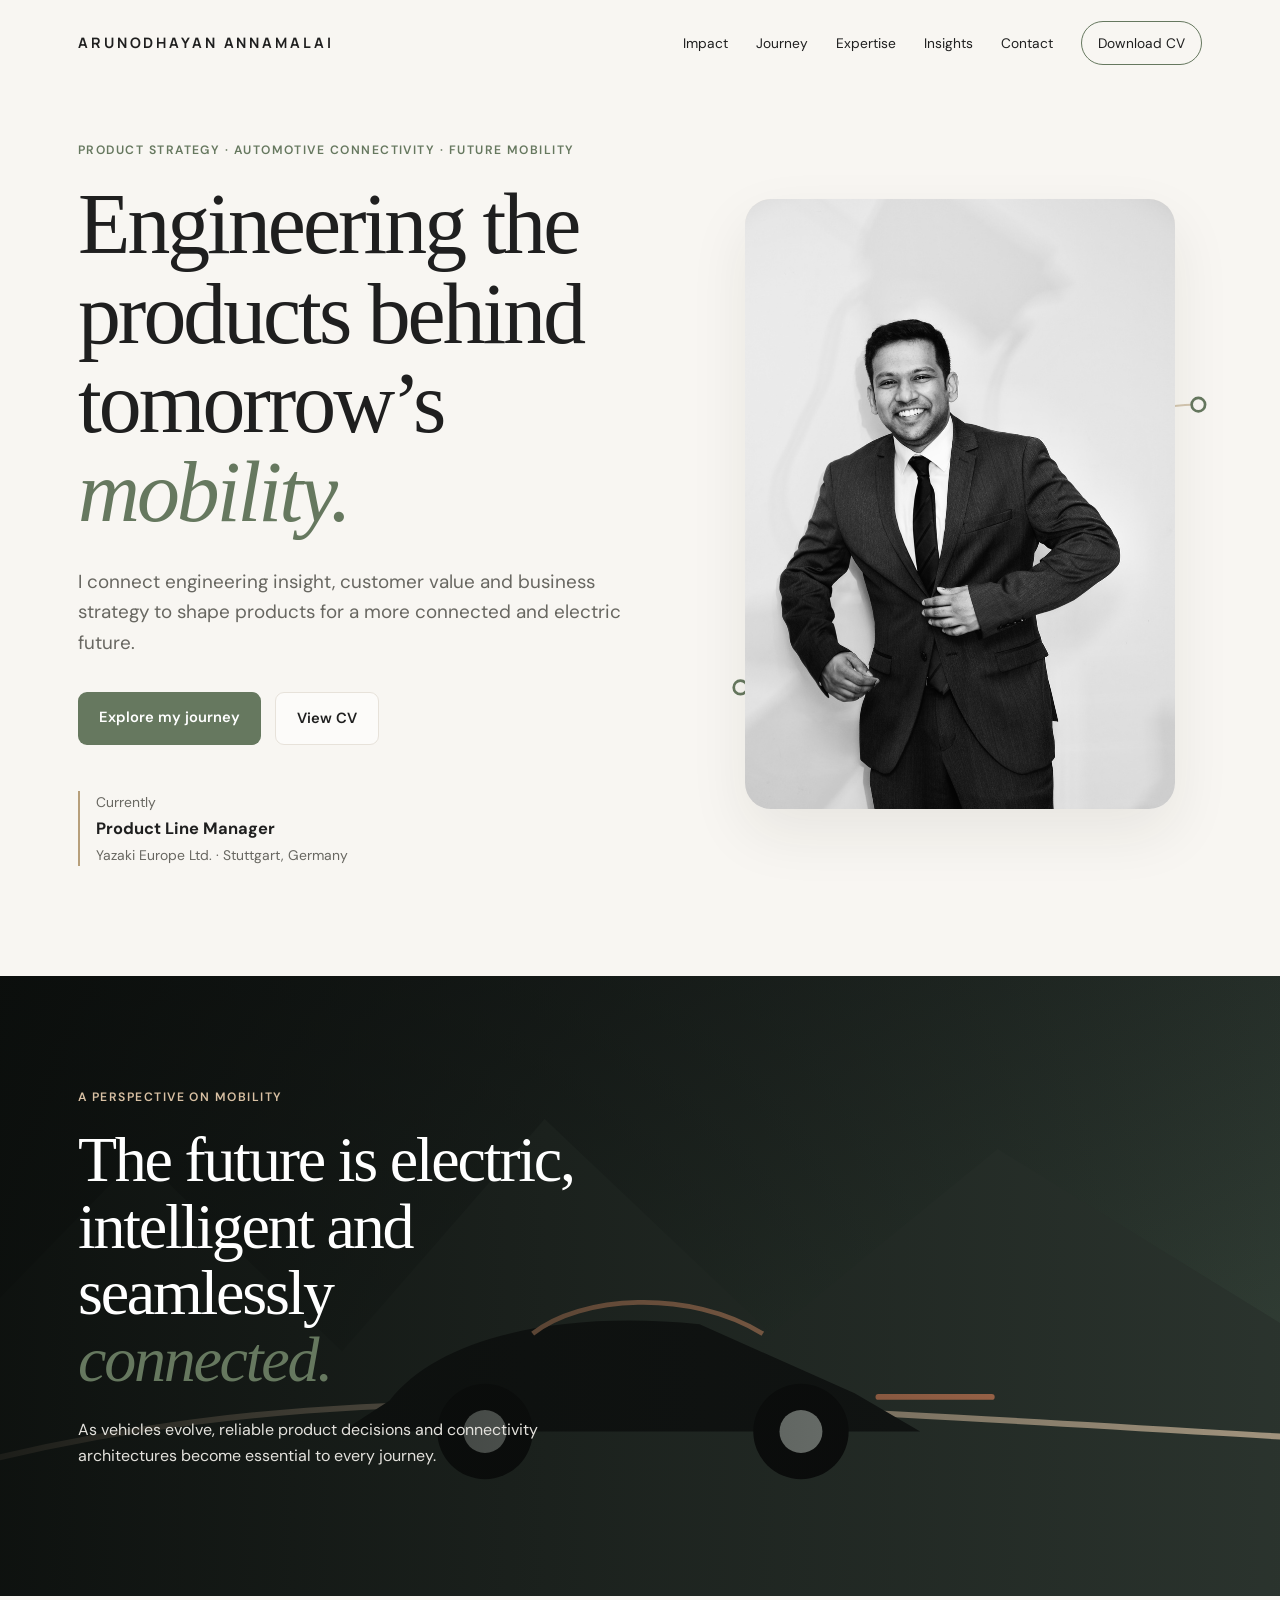
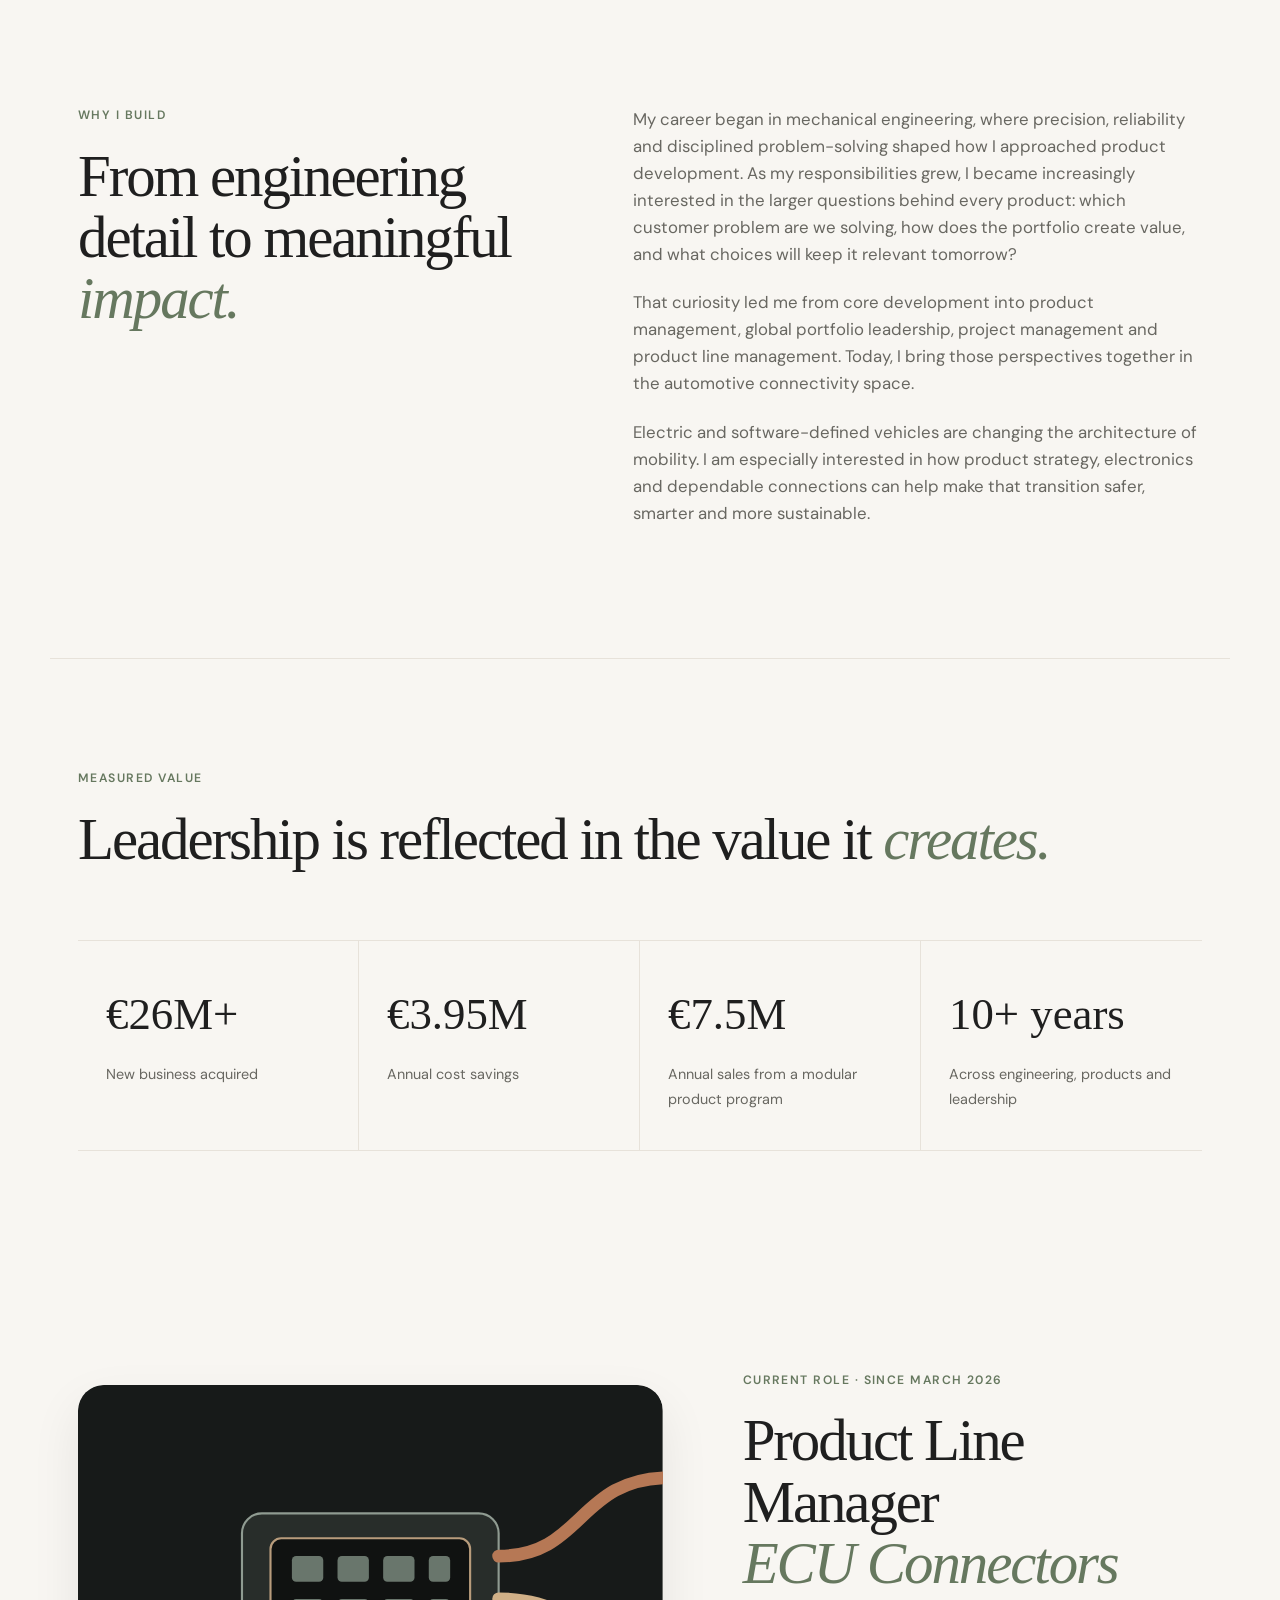
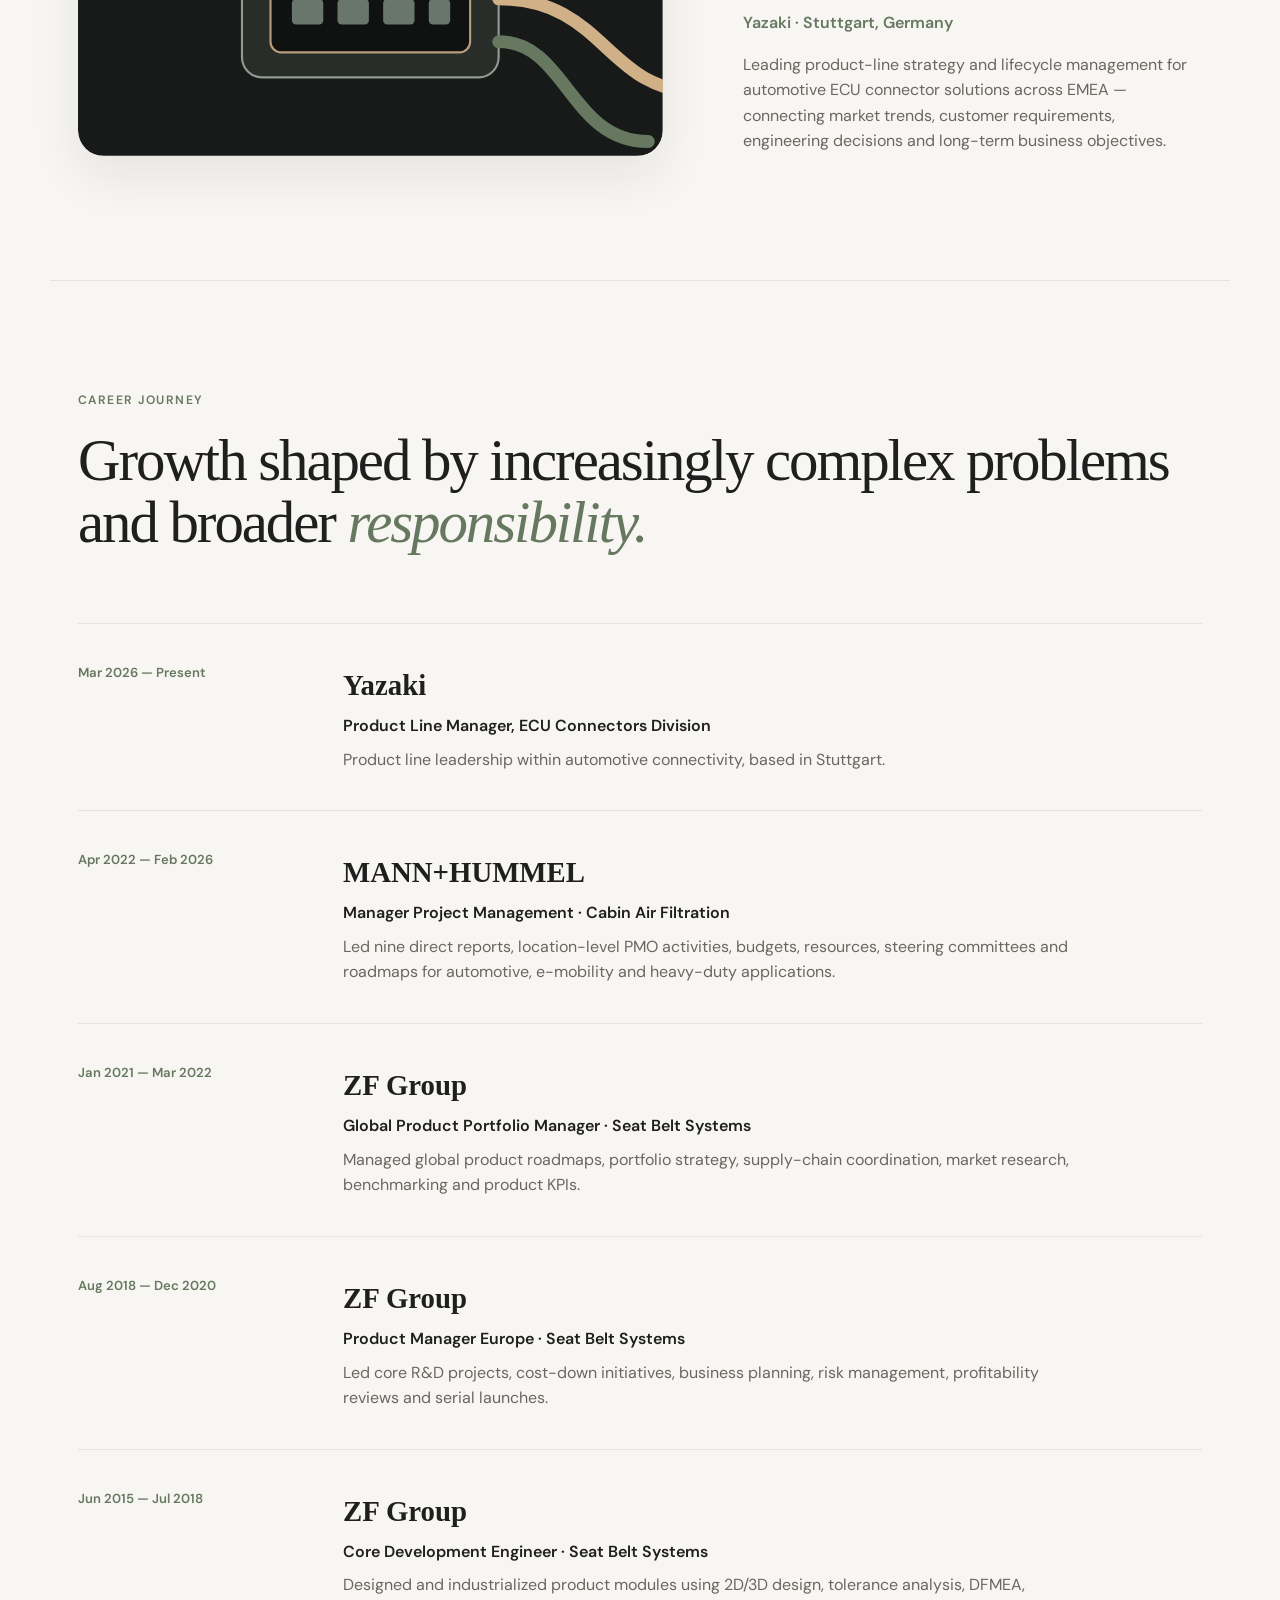
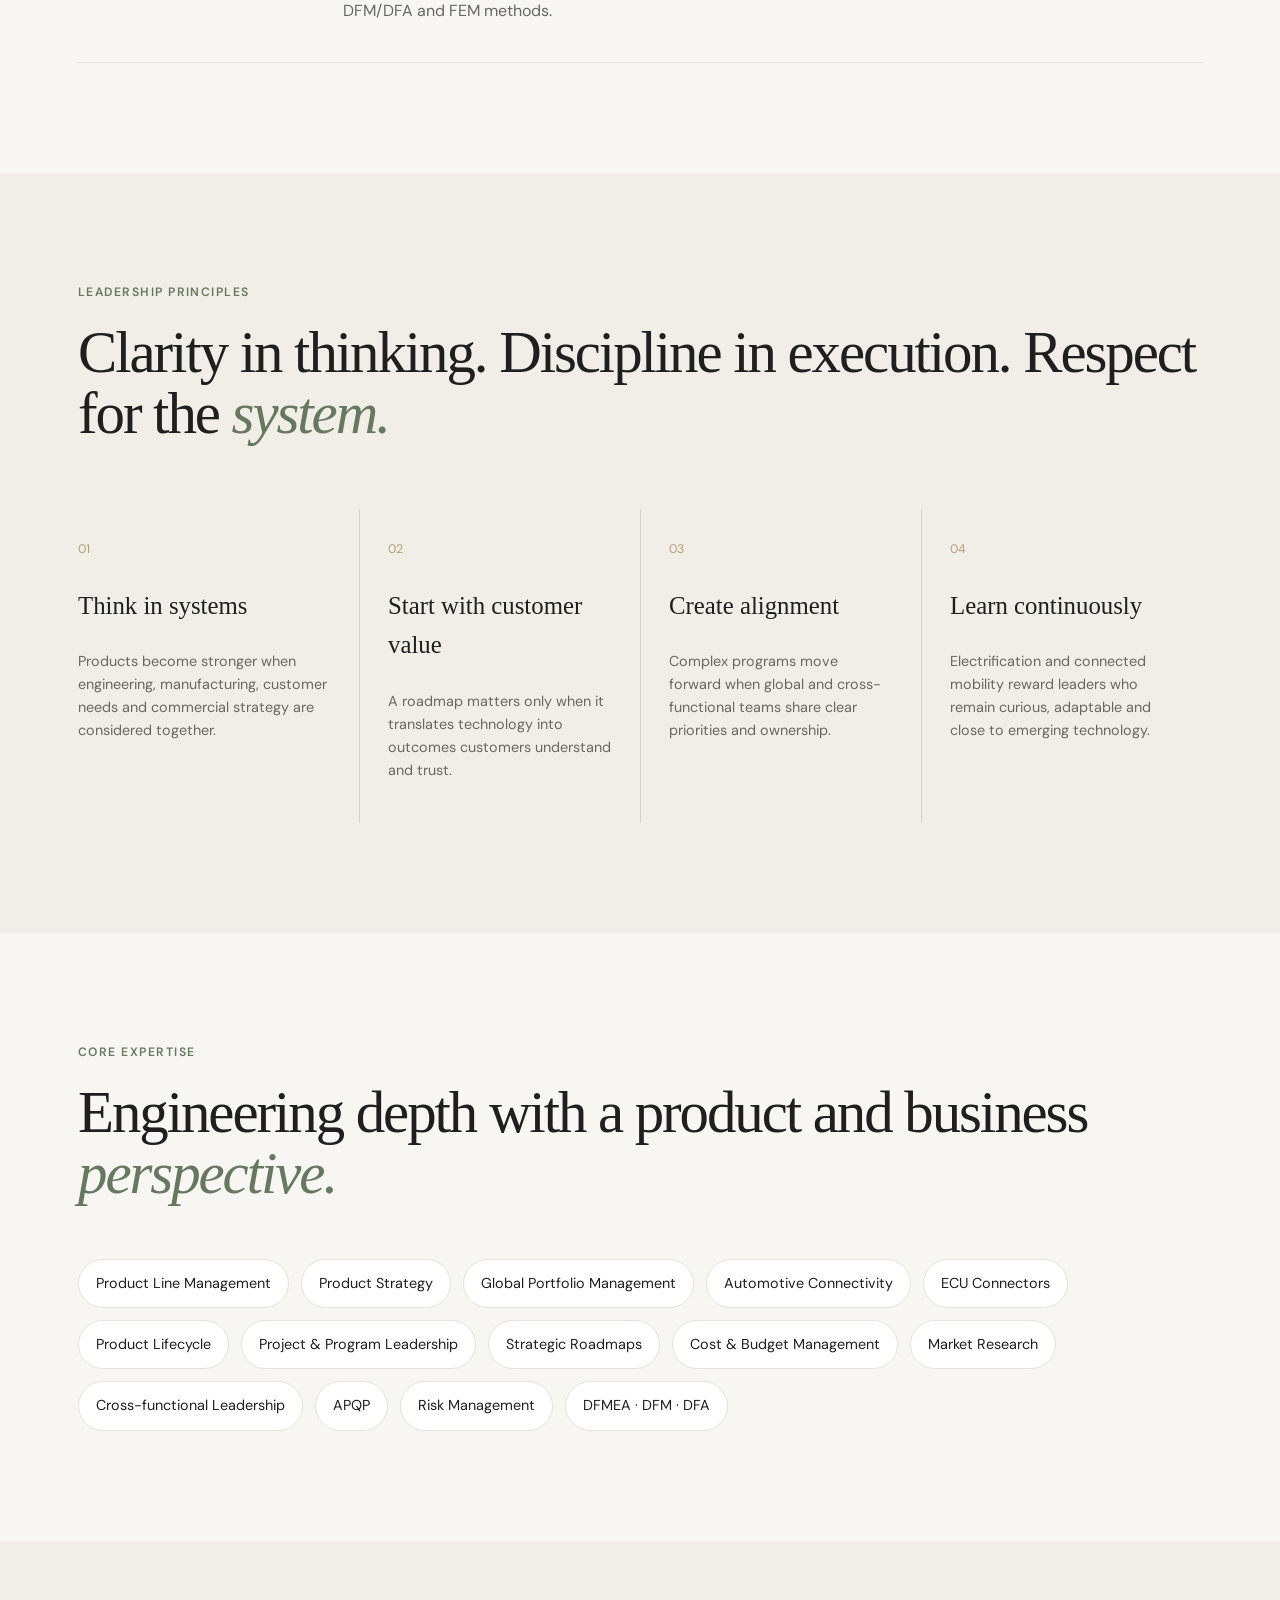
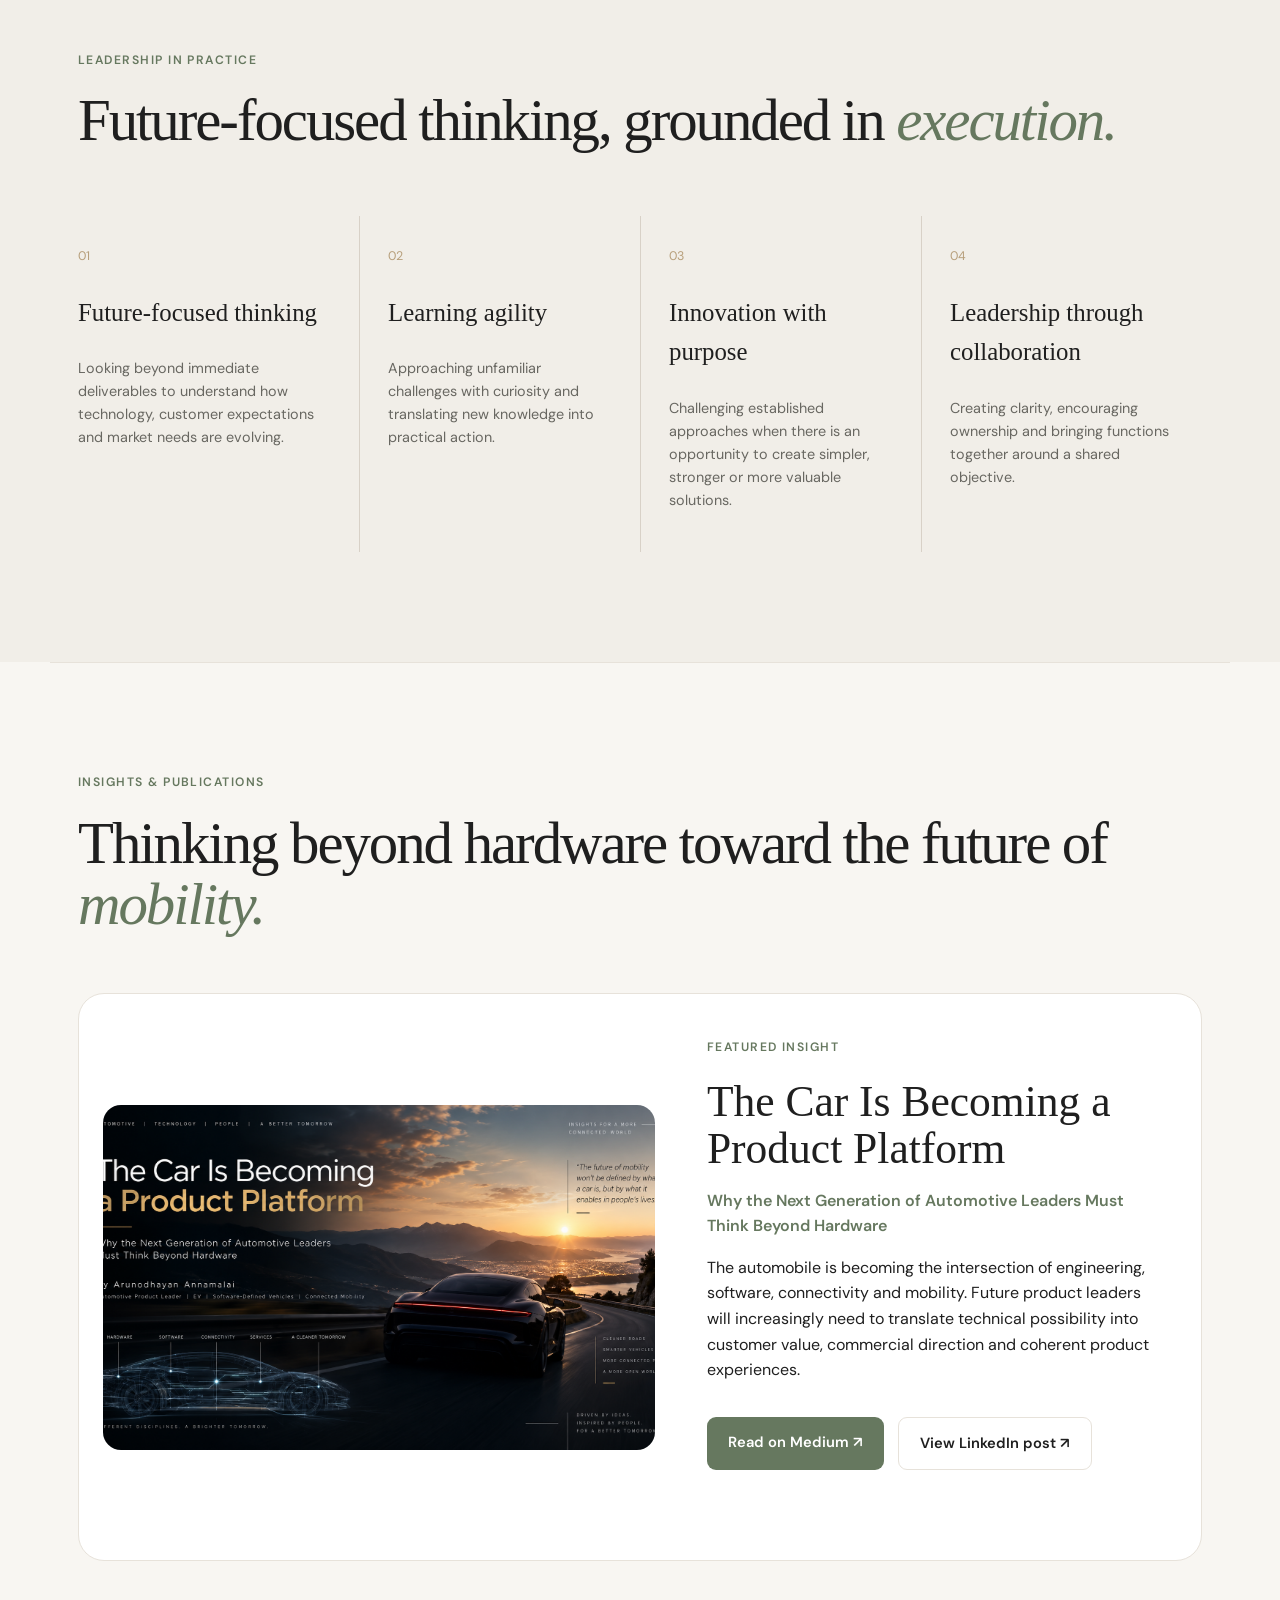
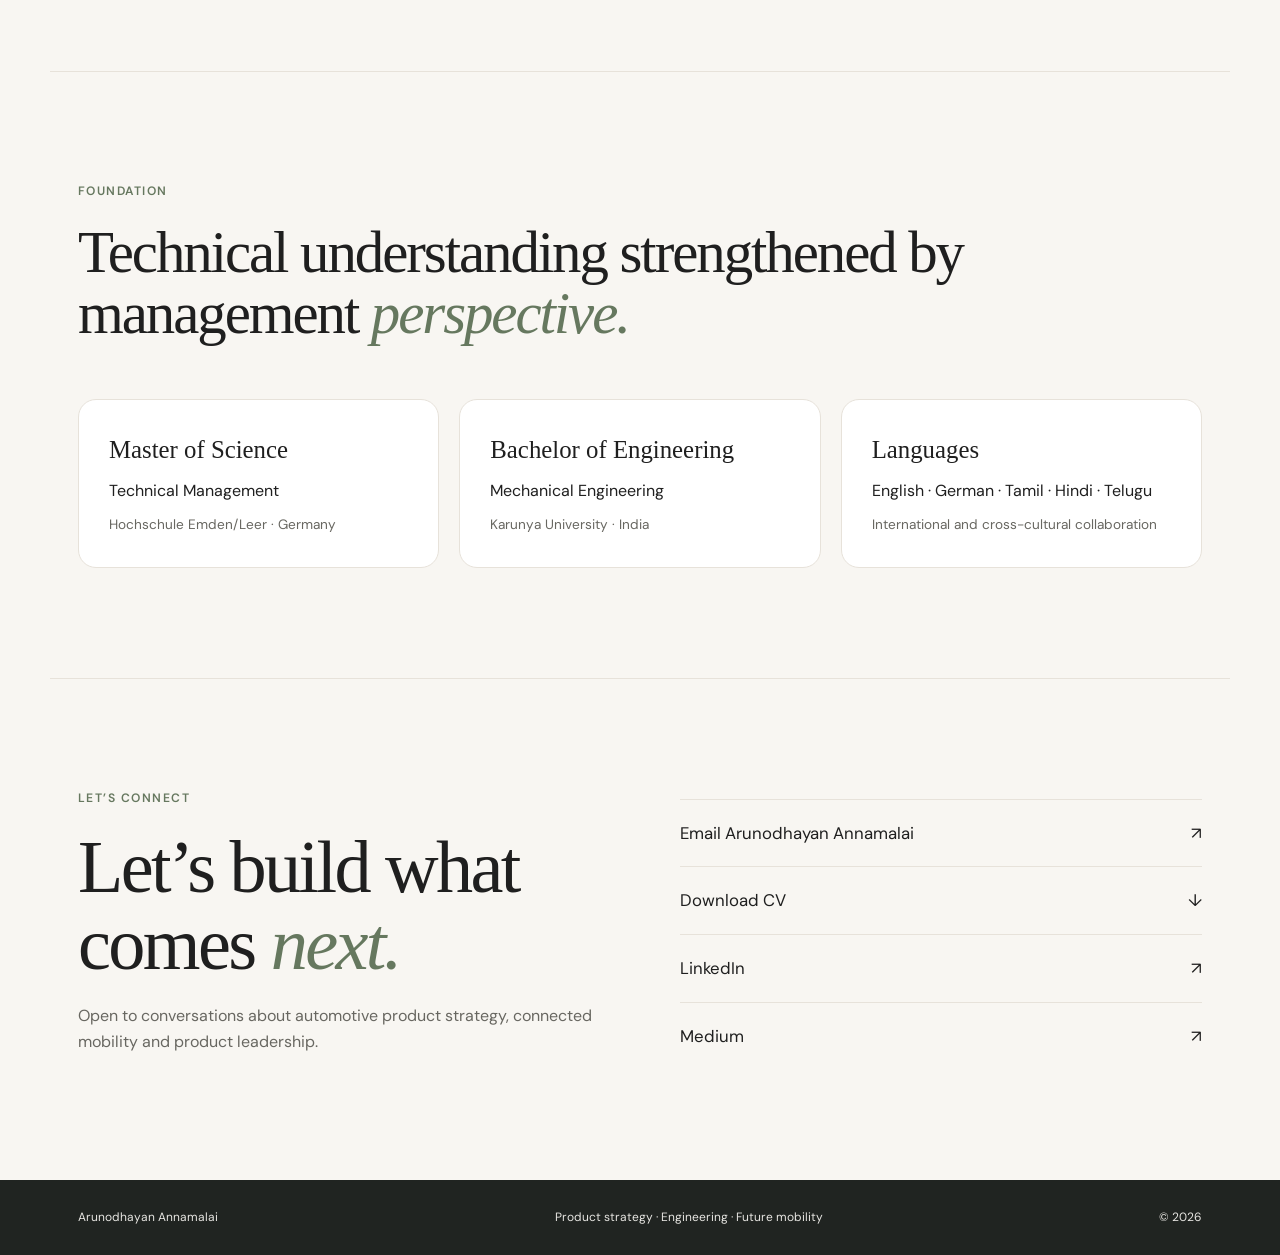
==== commit 5c1cbf99: "Update index.html Fix website images and CV links" ====
--- a/index.html
+++ b/index.html
@@ -8,15 +8,15 @@
   <meta name="keywords" content="Arunodhayan Annamalai, Product Line Manager Stuttgart, automotive product strategy, ECU connectors, automotive connectivity, product portfolio management, future mobility" />
   <meta name="author" content="Arunodhayan Annamalai" />
   <meta name="robots" content="index, follow, max-image-preview:large" />
-  <link rel="canonical" href="https://www.arunodhayanannamalai.com/" />
+  <link rel="canonical" href="https://kavyasrinivasan1956-cmyk.github.io/arunodhayan-apex/" />
   <meta property="og:type" content="website" />
   <meta property="og:title" content="Arunodhayan Annamalai | Product Strategy & Future Mobility" />
   <meta property="og:description" content="Engineering insight, product strategy and leadership for connected and electric mobility." />
-  <meta property="og:url" content="https://www.arunodhayanannamalai.com/" />
-  <meta property="og:image" content="https://www.arunodhayanannamalai.com/assets/arunodhayan-portrait.jpg" />
+  <meta property="og:url" content="https://kavyasrinivasan1956-cmyk.github.io/arunodhayan-apex/" />
+  <meta property="og:image" content="https://kavyasrinivasan1956-cmyk.github.io/arunodhayan-apex/arunodhayan-portrait.jpg" />
   <meta name="twitter:card" content="summary_large_image" />
   <meta name="theme-color" content="#66785F" />
-  <link rel="icon" href="assets/favicon.svg" type="image/svg+xml" />
+  <link rel="icon" href="favicon.svg" type="image/svg+xml" />
   <link rel="manifest" href="site.webmanifest" />
   <link rel="preconnect" href="https://fonts.googleapis.com" />
   <link rel="preconnect" href="https://fonts.gstatic.com" crossorigin />
@@ -47,7 +47,7 @@
       "Engineering leadership",
       "Electric mobility"
     ],
-    "url": "https://www.arunodhayanannamalai.com/",
+    "url": "https://kavyasrinivasan1956-cmyk.github.io/arunodhayan-apex/",
     "sameAs": [
       "https://www.linkedin.com/in/arunodhayanannamalai",
       "https://medium.com/@arunodhayan"
@@ -66,7 +66,7 @@
       <a href="#expertise">Expertise</a>
        <a href="#insights">Insights</a>
       <a href="#contact">Contact</a>
-      <a class="nav-cta" href="assets/arunodhayan-annamalai-resume.pdf" download>Download CV</a>
+      <a class="nav-cta" href="arunodhayan-annamalai-resume.pdf" download>Download CV</a>
     </nav>
   </header>
 
@@ -78,7 +78,7 @@
         <p class="hero-intro">I connect engineering insight, customer value and business strategy to shape products for a more connected and electric future.</p>
         <div class="hero-actions">
           <a class="button button-primary" href="#journey">Explore my journey</a>
-          <a class="button button-secondary" href="assets/arunodhayan-annamalai-resume.pdf" target="_blank" rel="noopener">View CV</a>
+          <a class="button button-secondary" href="arunodhayan-annamalai-resume.pdf" target="_blank" rel="noopener">View CV</a>
         </div>
         <div class="current-role" aria-label="Current position">
           <span>Currently</span>
@@ -88,7 +88,7 @@
       </div>
       <div class="hero-visual reveal delay-1">
         <div class="portrait-frame">
-          <img src="assets/arunodhayan-portrait.jpg" width="855" height="1287" alt="Professional portrait of Arunodhayan Annamalai" fetchpriority="high" />
+          <img src="arunodhayan-portrait.jpg" width="855" height="1287" alt="Professional portrait of Arunodhayan Annamalai" fetchpriority="high" />
         </div>
         <svg class="route-lines" viewBox="0 0 360 420" role="img" aria-label="Abstract connection line motif">
           <path d="M10 330 C90 330 82 240 160 240 S238 120 350 120" />
@@ -239,7 +239,7 @@
         <h2>Thinking beyond hardware toward the future of <em>mobility.</em></h2>
       </div>
       <article class="insight-card reveal">
-        <img src="assets/product-platform-cover.png" alt="The Car Is Becoming a Product Platform article cover" loading="lazy" />
+        <img src="product-platform-cover.png" alt="The Car Is Becoming a Product Platform article cover" loading="lazy" />
         <div class="insight-copy">
           <p class="eyebrow">Featured insight</p>
           <h3>The Car Is Becoming a Product Platform</h3>
@@ -273,7 +273,7 @@
       </div>
       <div class="contact-actions reveal delay-1">
         <a href="mailto:arunodhayan@gmail.com">Email Arunodhayan Annamalai <span>↗</span></a>
-        <a href="assets/arunodhayan-annamalai-resume.pdf" download>Download CV <span>↓</span></a>
+        <a href="arunodhayan-annamalai-resume.pdf" download>Download CV <span>↓</span></a>
         <a href="https://www.linkedin.com/in/arunodhayanannamalai" target="_blank" rel="noopener">LinkedIn <span>↗</span></a>
          <a href="https://medium.com/@arunodhayan" target="_blank" rel="noopener">Medium <span>↗</span></a>
       </div>
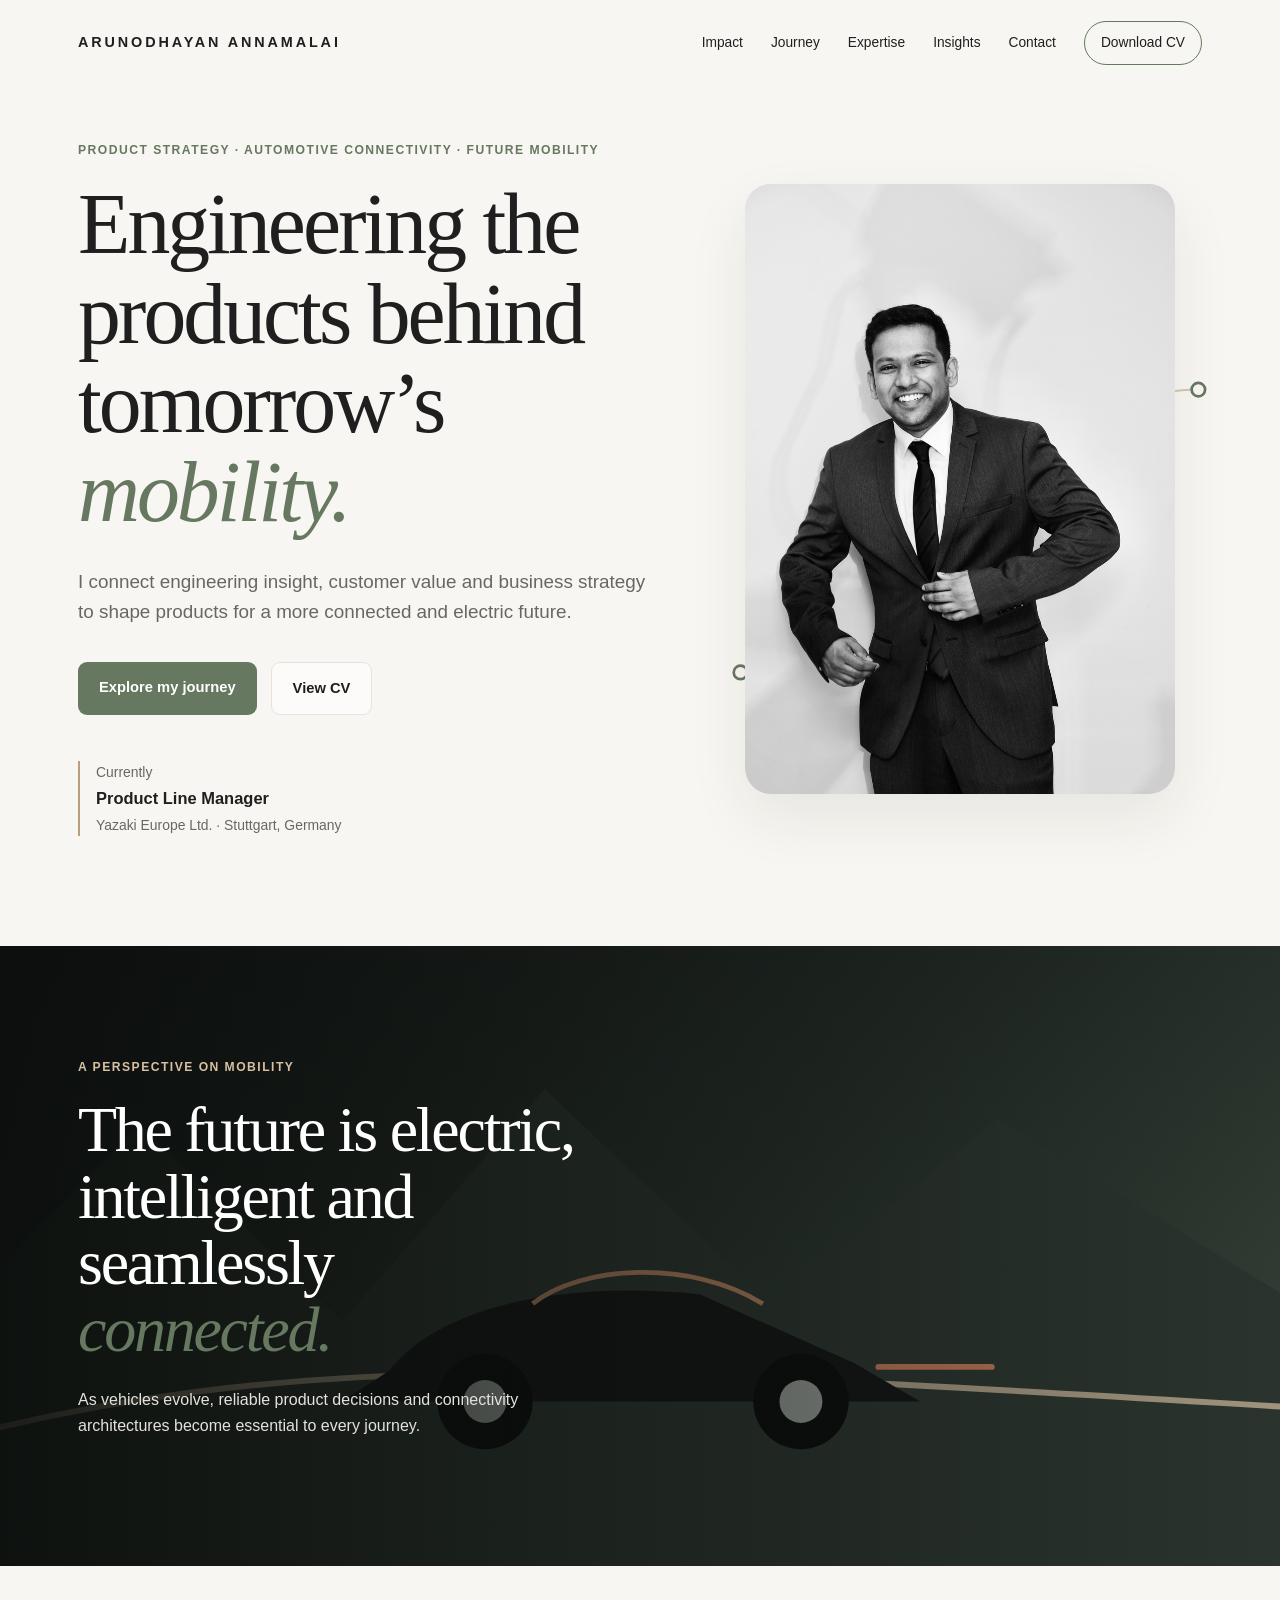
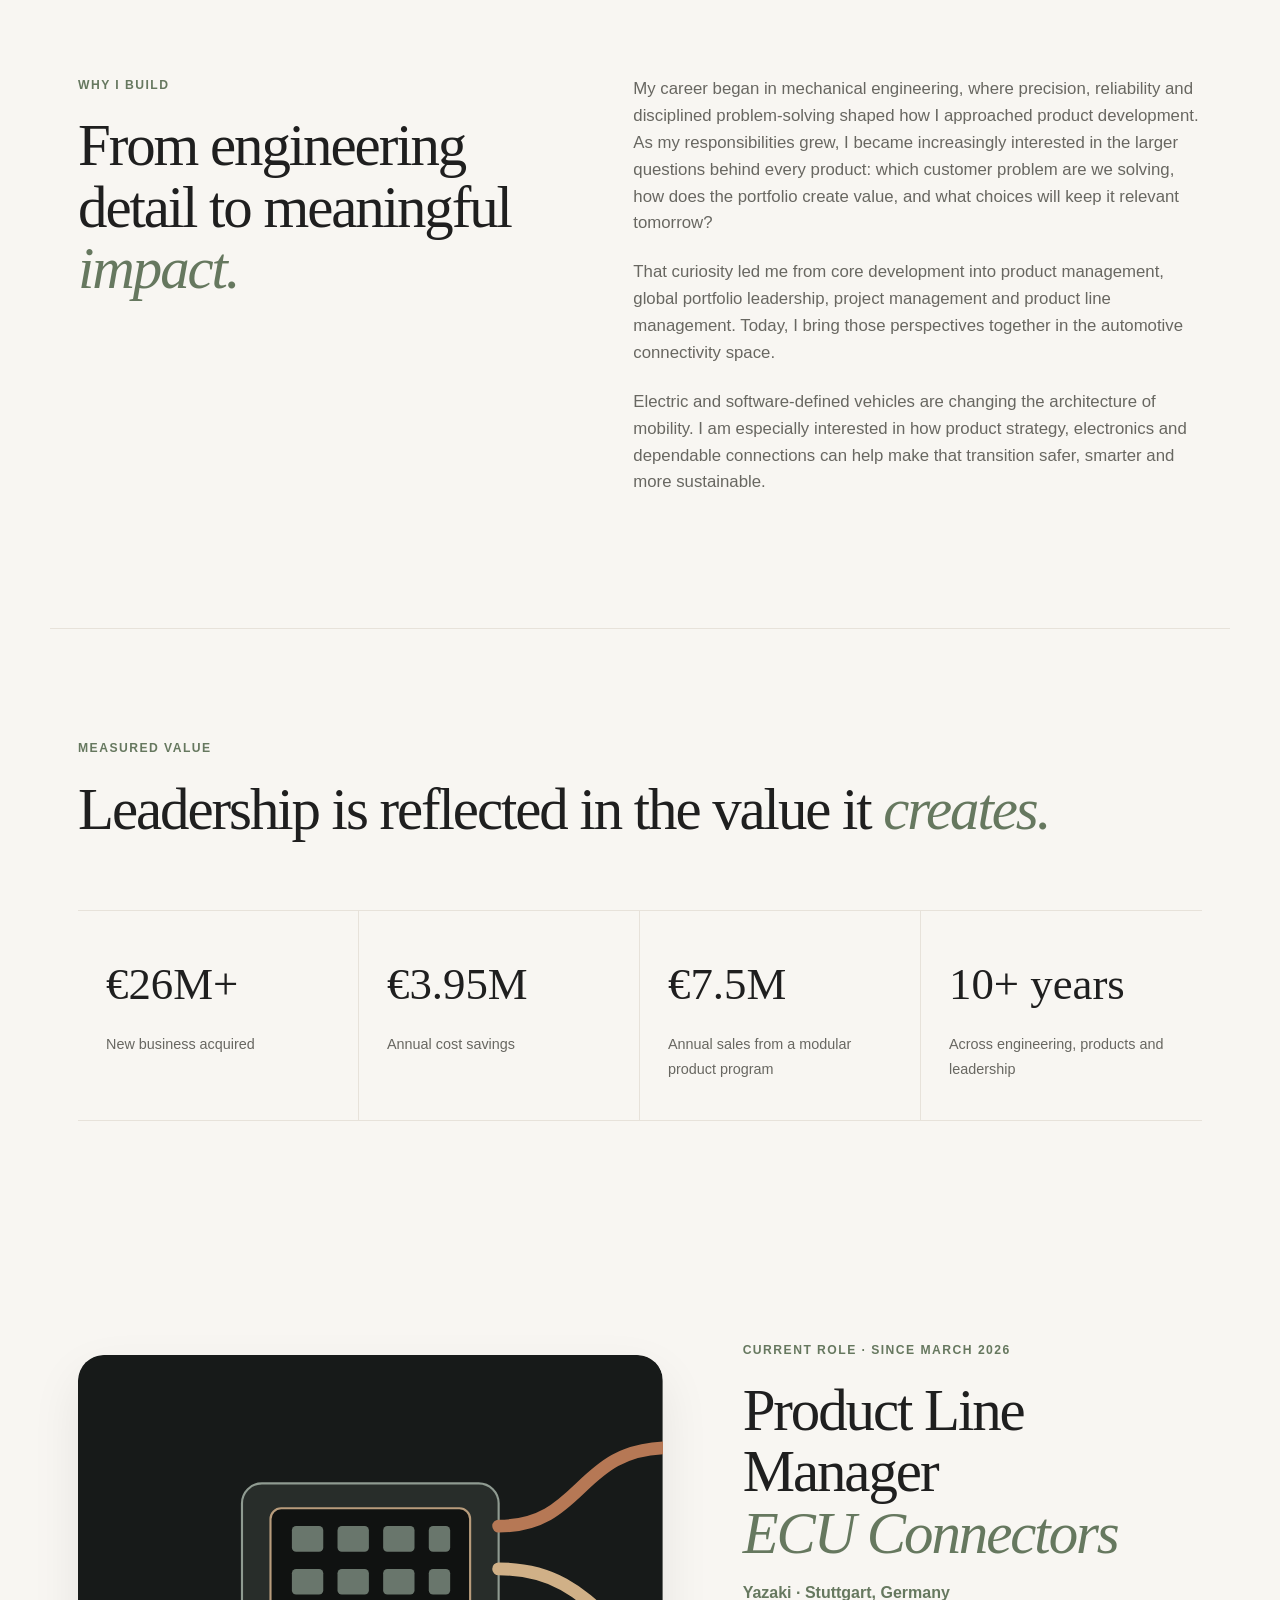
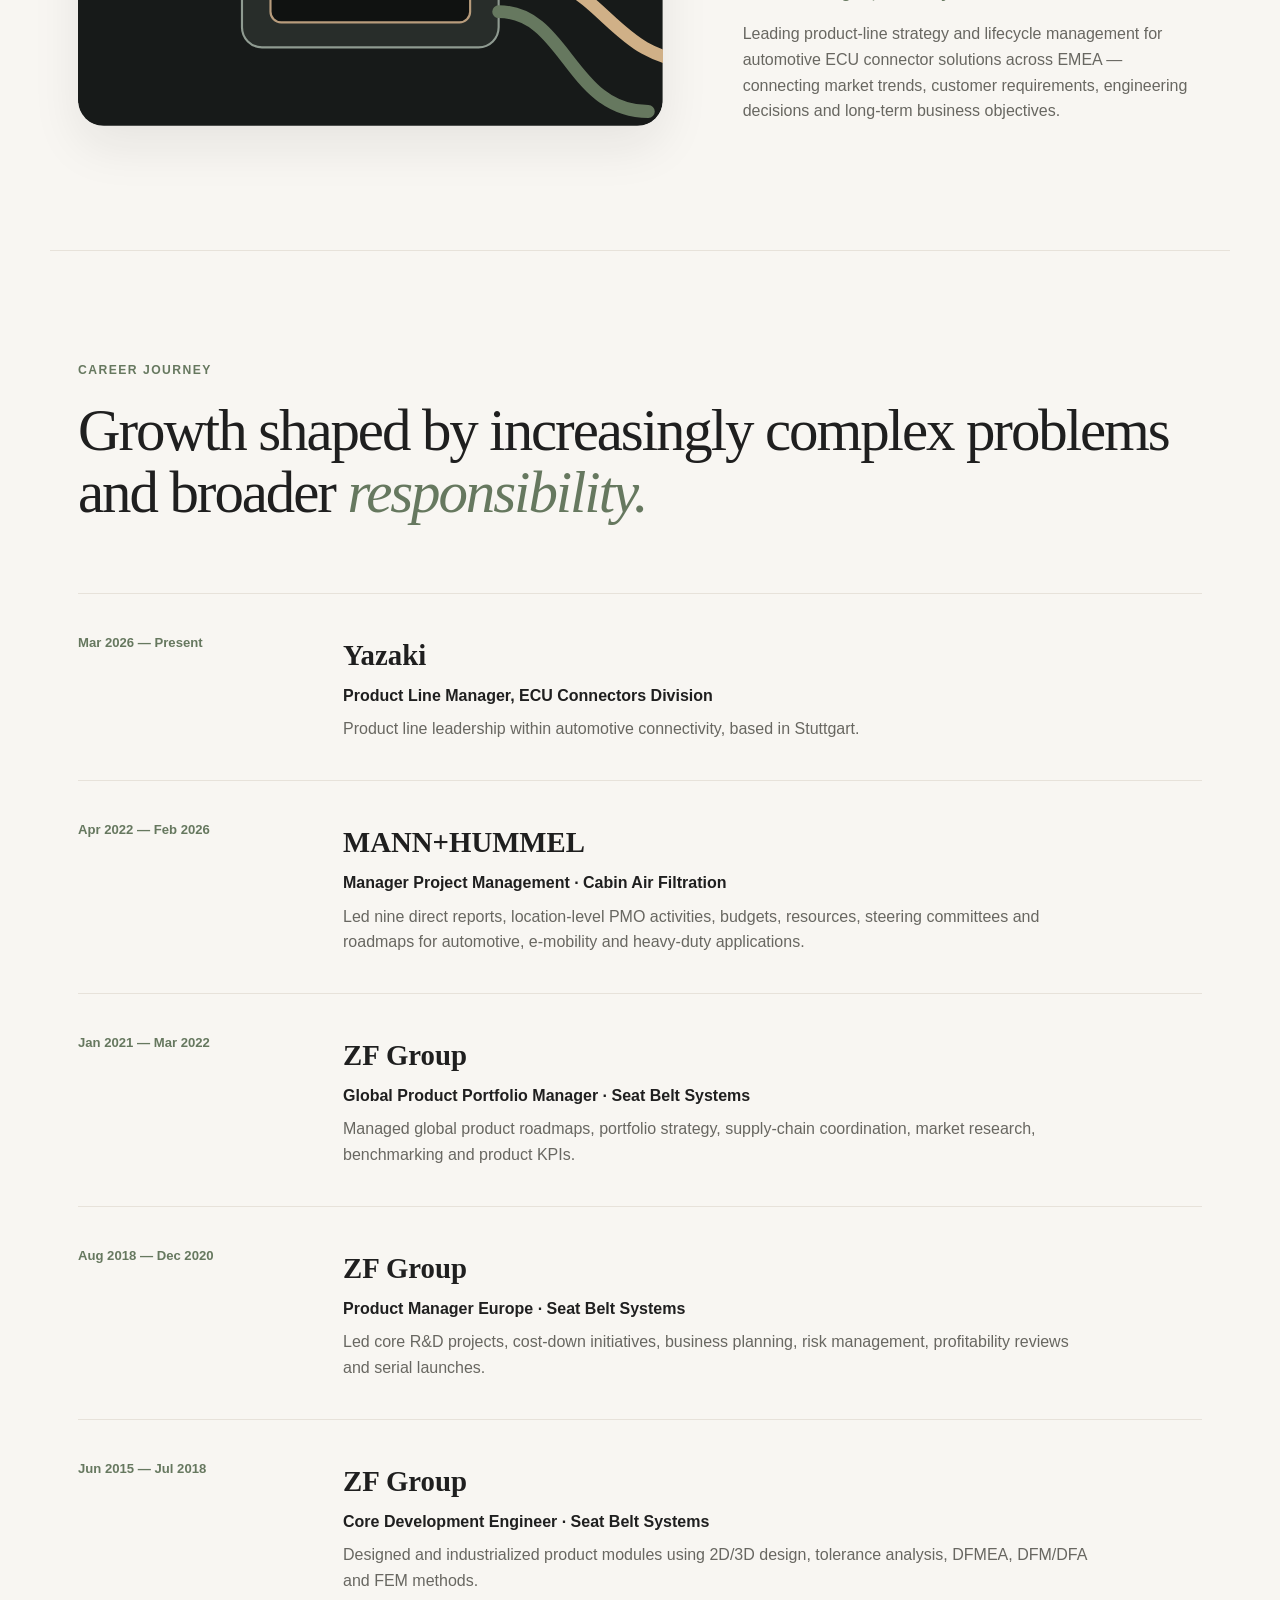
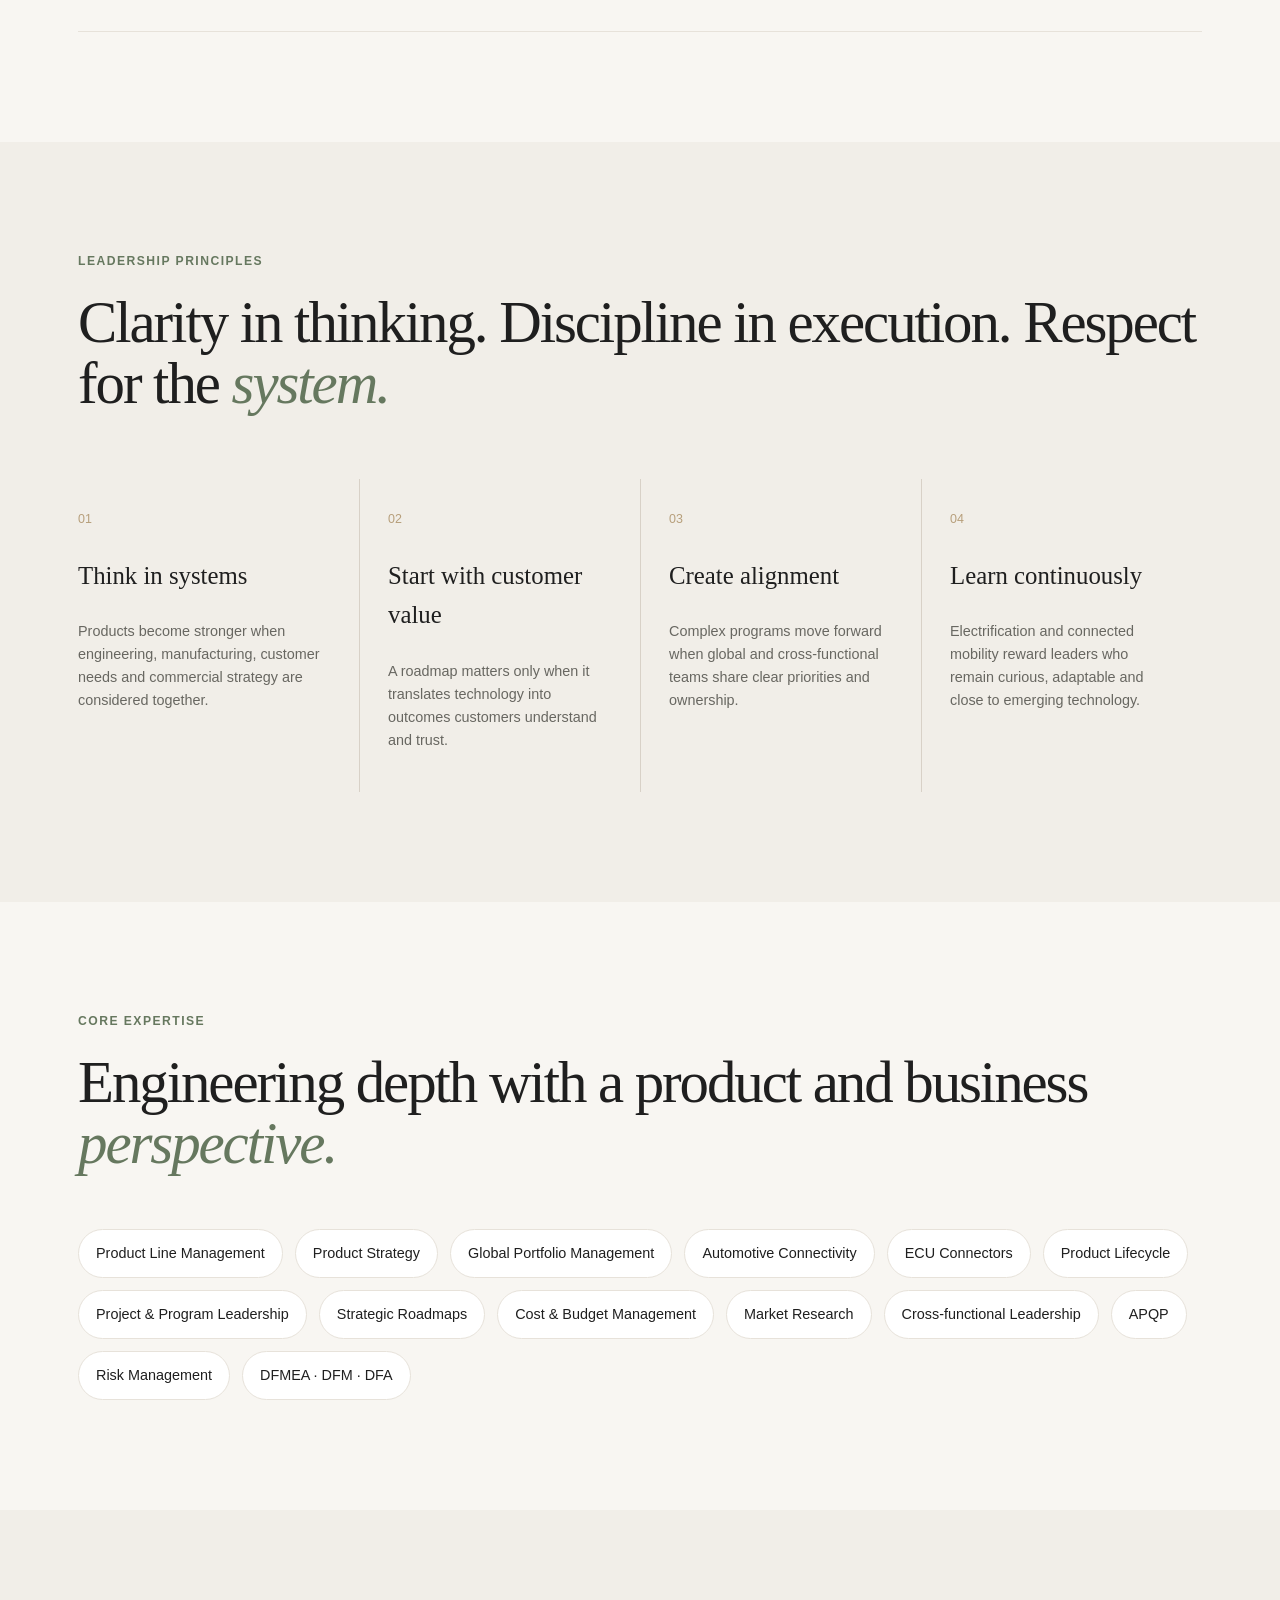
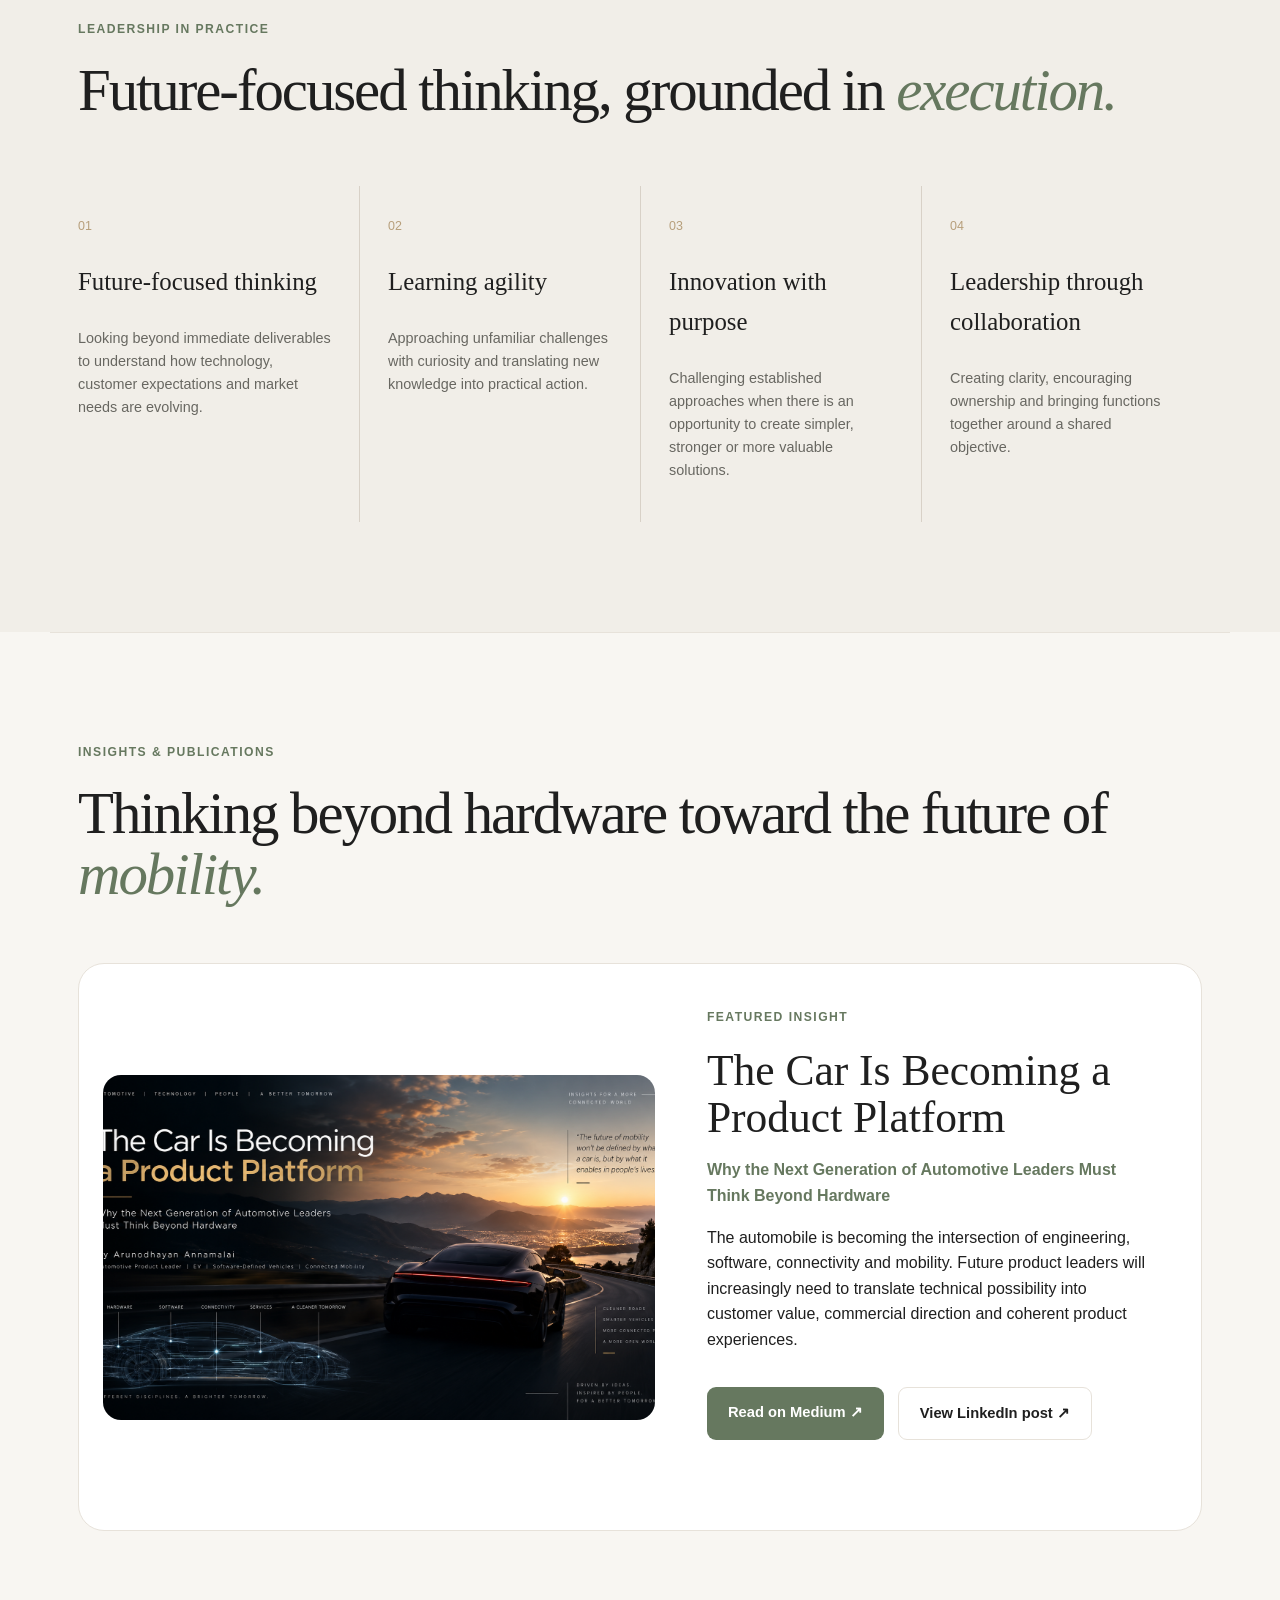
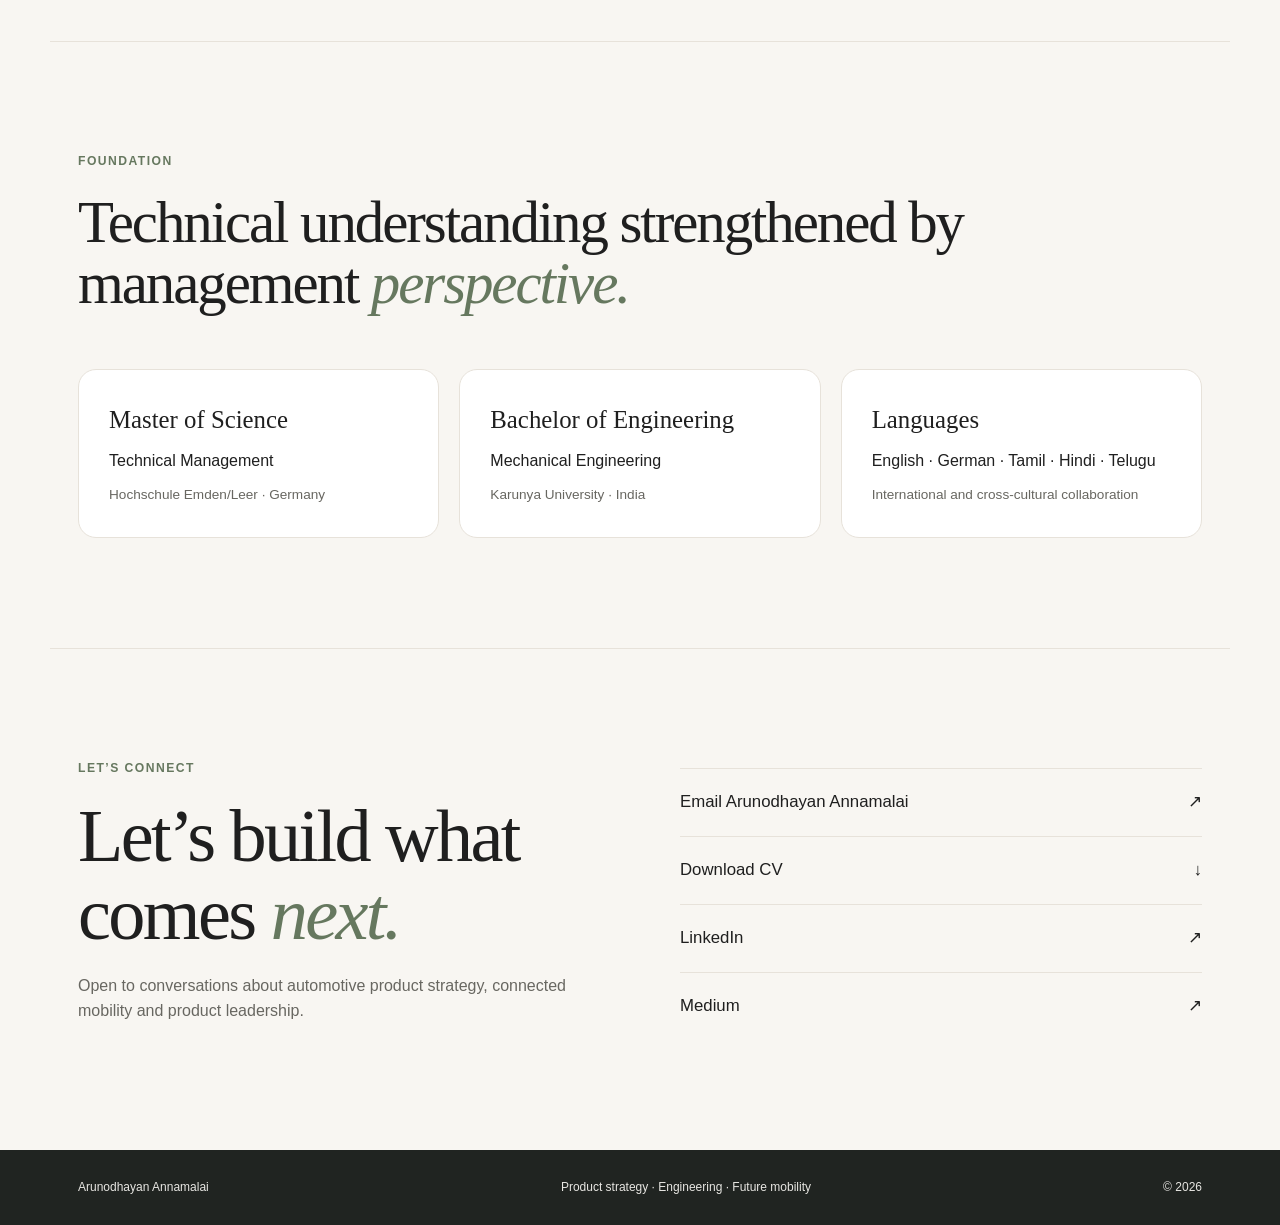
==== commit 6a0ee800: "Update index.html Remove external Google Fonts" ====
--- a/index.html
+++ b/index.html
@@ -8,19 +8,16 @@
   <meta name="keywords" content="Arunodhayan Annamalai, Product Line Manager Stuttgart, automotive product strategy, ECU connectors, automotive connectivity, product portfolio management, future mobility" />
   <meta name="author" content="Arunodhayan Annamalai" />
   <meta name="robots" content="index, follow, max-image-preview:large" />
-  <link rel="canonical" href="https://kavyasrinivasan1956-cmyk.github.io/arunodhayan-apex/" />
+ <link rel="canonical" href="https://www.arunodhayanannamalai.de/" />
   <meta property="og:type" content="website" />
   <meta property="og:title" content="Arunodhayan Annamalai | Product Strategy & Future Mobility" />
   <meta property="og:description" content="Engineering insight, product strategy and leadership for connected and electric mobility." />
-  <meta property="og:url" content="https://kavyasrinivasan1956-cmyk.github.io/arunodhayan-apex/" />
-  <meta property="og:image" content="https://kavyasrinivasan1956-cmyk.github.io/arunodhayan-apex/arunodhayan-portrait.jpg" />
+  <meta property="og:url" content="https://www.arunodhayanannamalai.de/" />
+  <meta property="og:image" content="https://www.arunodhayanannamalai.de/arunodhayan-portrait.jpg" />
   <meta name="twitter:card" content="summary_large_image" />
   <meta name="theme-color" content="#66785F" />
   <link rel="icon" href="favicon.svg" type="image/svg+xml" />
   <link rel="manifest" href="site.webmanifest" />
-  <link rel="preconnect" href="https://fonts.googleapis.com" />
-  <link rel="preconnect" href="https://fonts.gstatic.com" crossorigin />
-  <link href="https://fonts.googleapis.com/css2?family=DM+Sans:wght@400;500;600&family=Manrope:wght@500;600;700&display=swap" rel="stylesheet" />
   <link rel="stylesheet" href="styles.css" />
   <script type="application/ld+json">
   {
@@ -47,7 +44,7 @@
       "Engineering leadership",
       "Electric mobility"
     ],
-    "url": "https://kavyasrinivasan1956-cmyk.github.io/arunodhayan-apex/",
+   "url": "https://www.arunodhayanannamalai.de/",
     "sameAs": [
       "https://www.linkedin.com/in/arunodhayanannamalai",
       "https://medium.com/@arunodhayan"
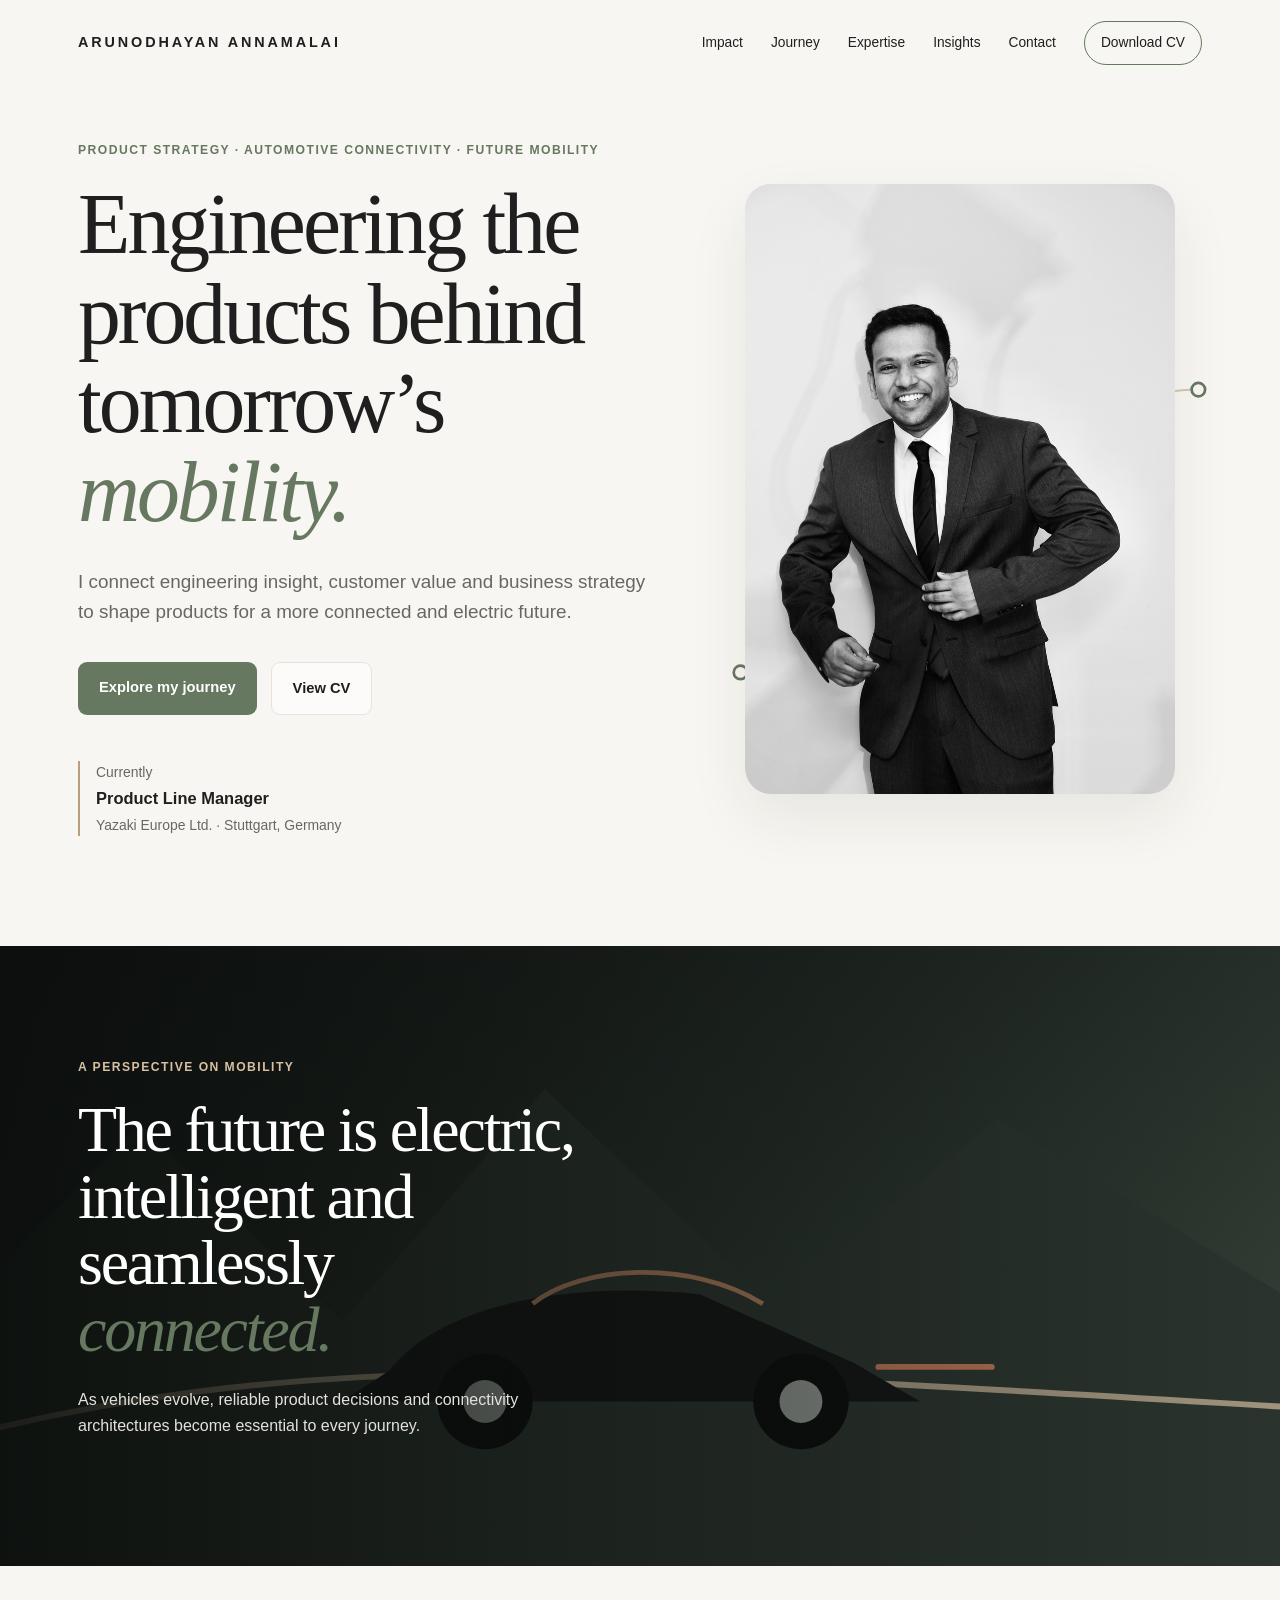
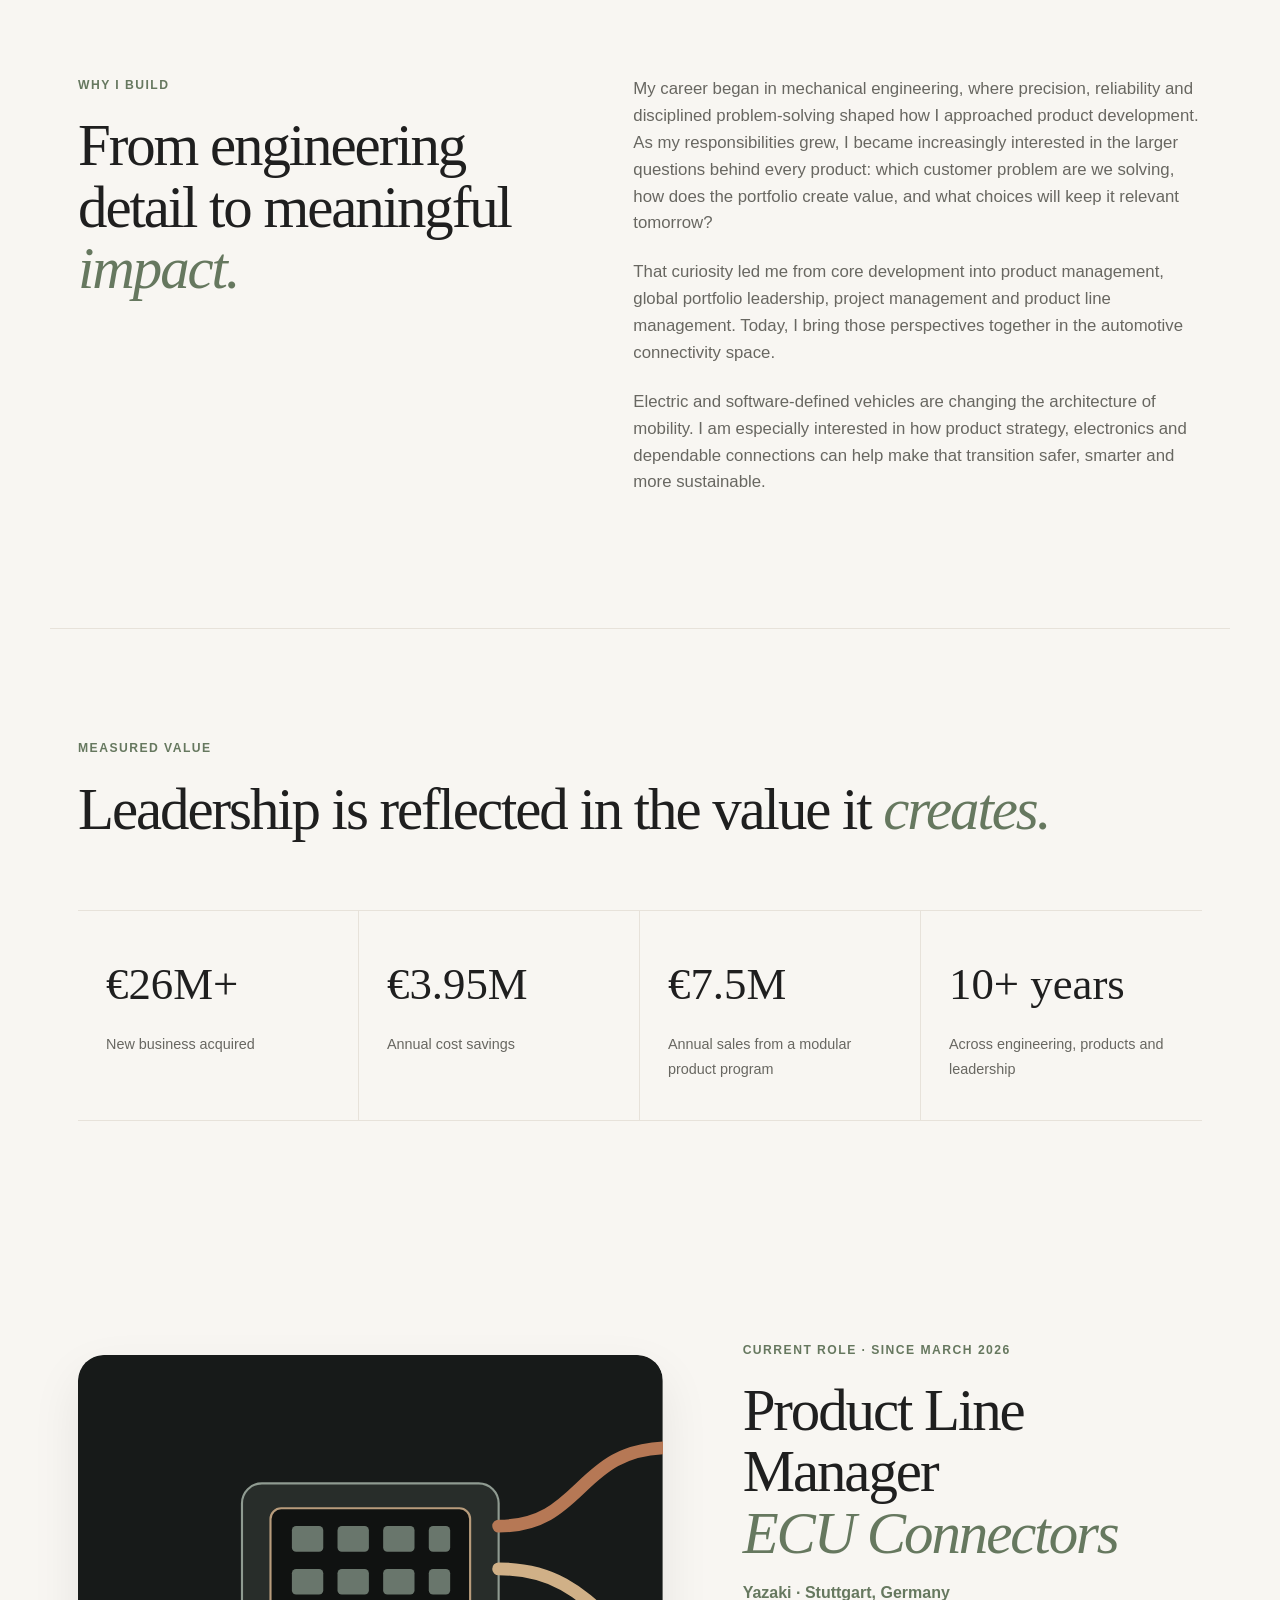
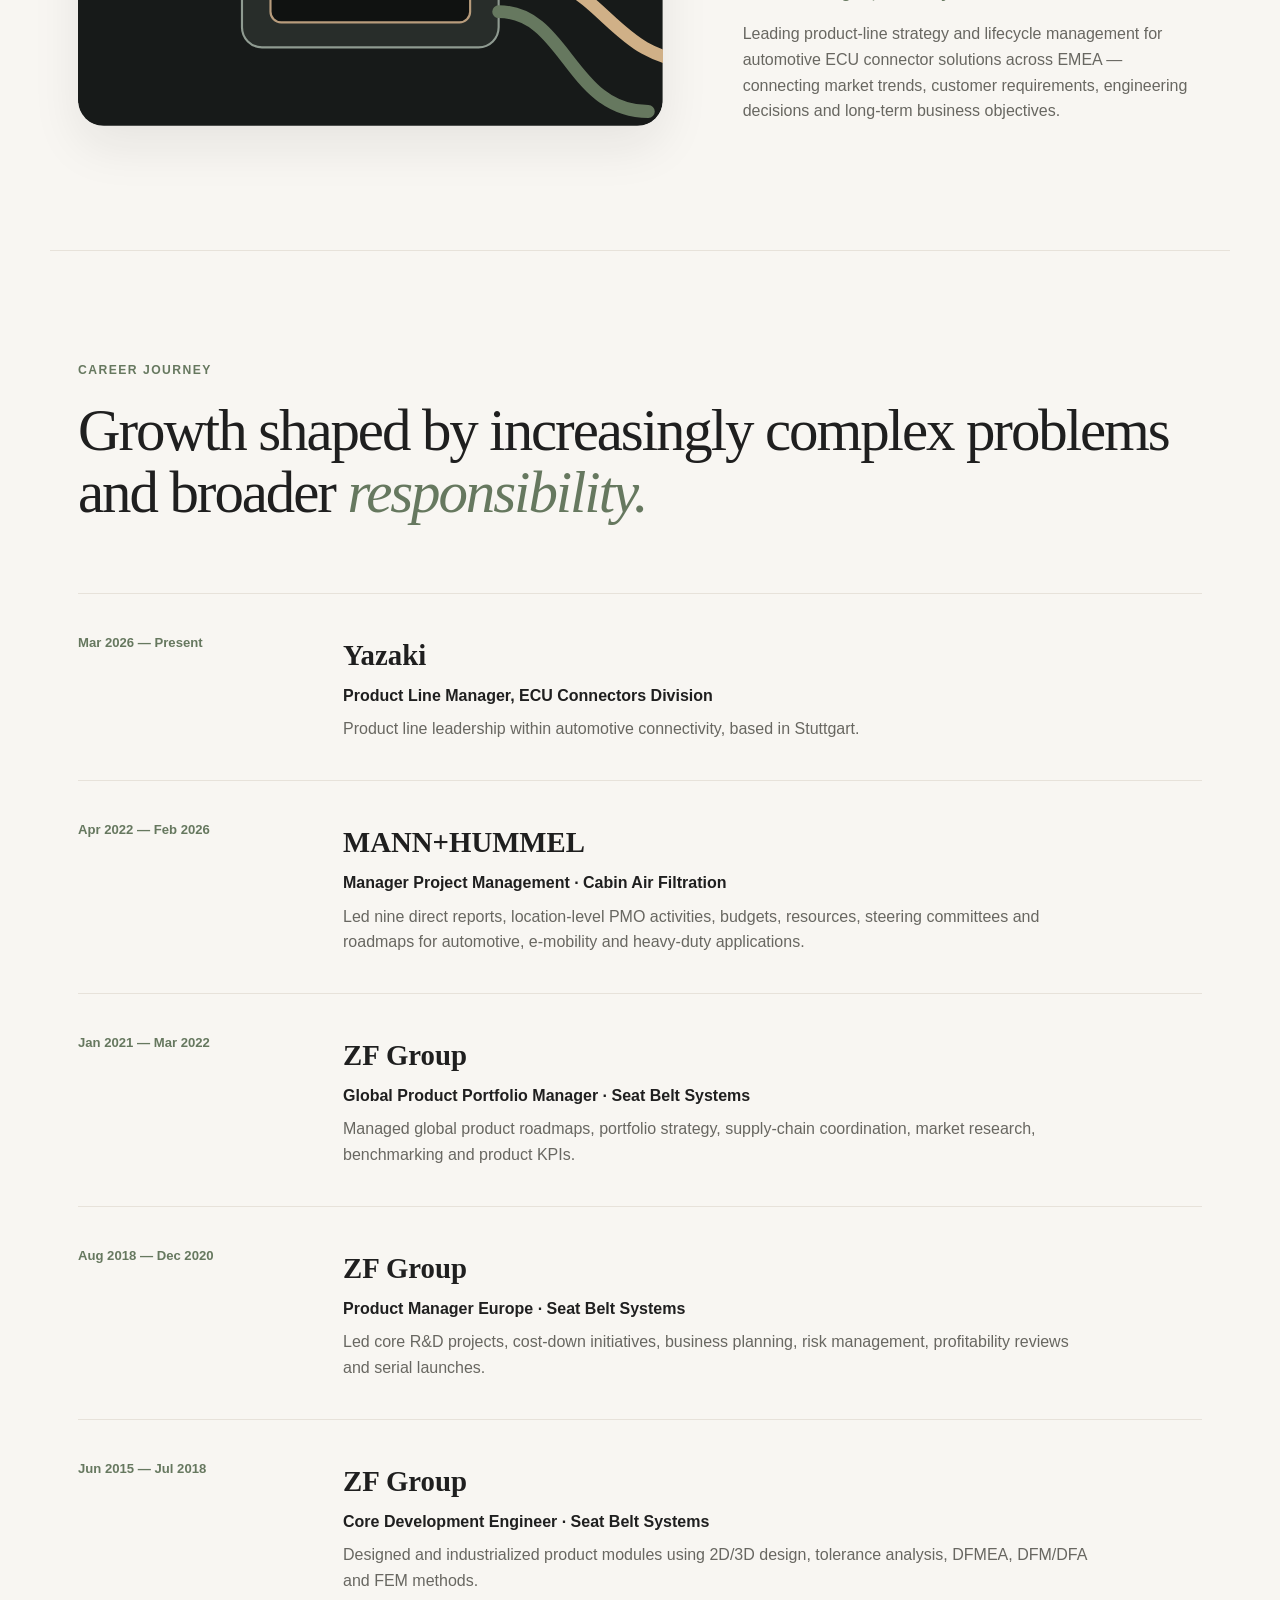
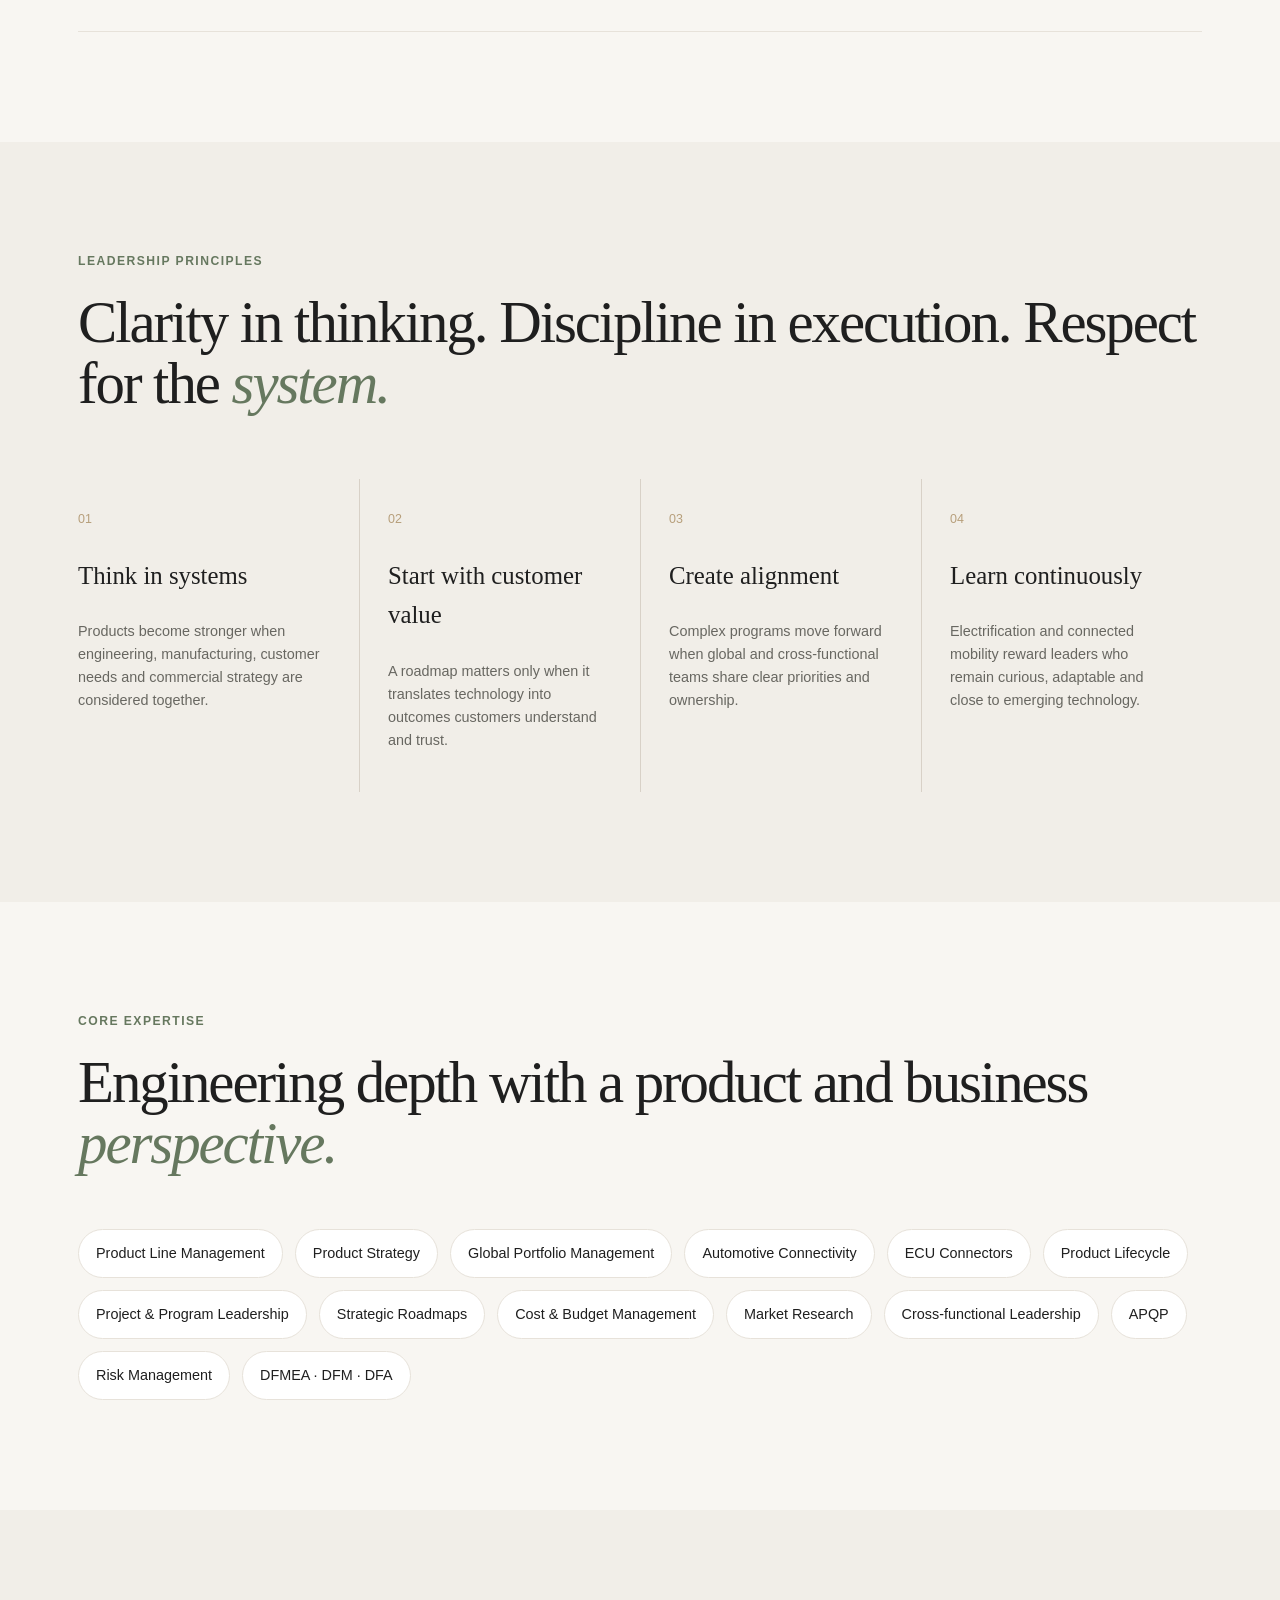
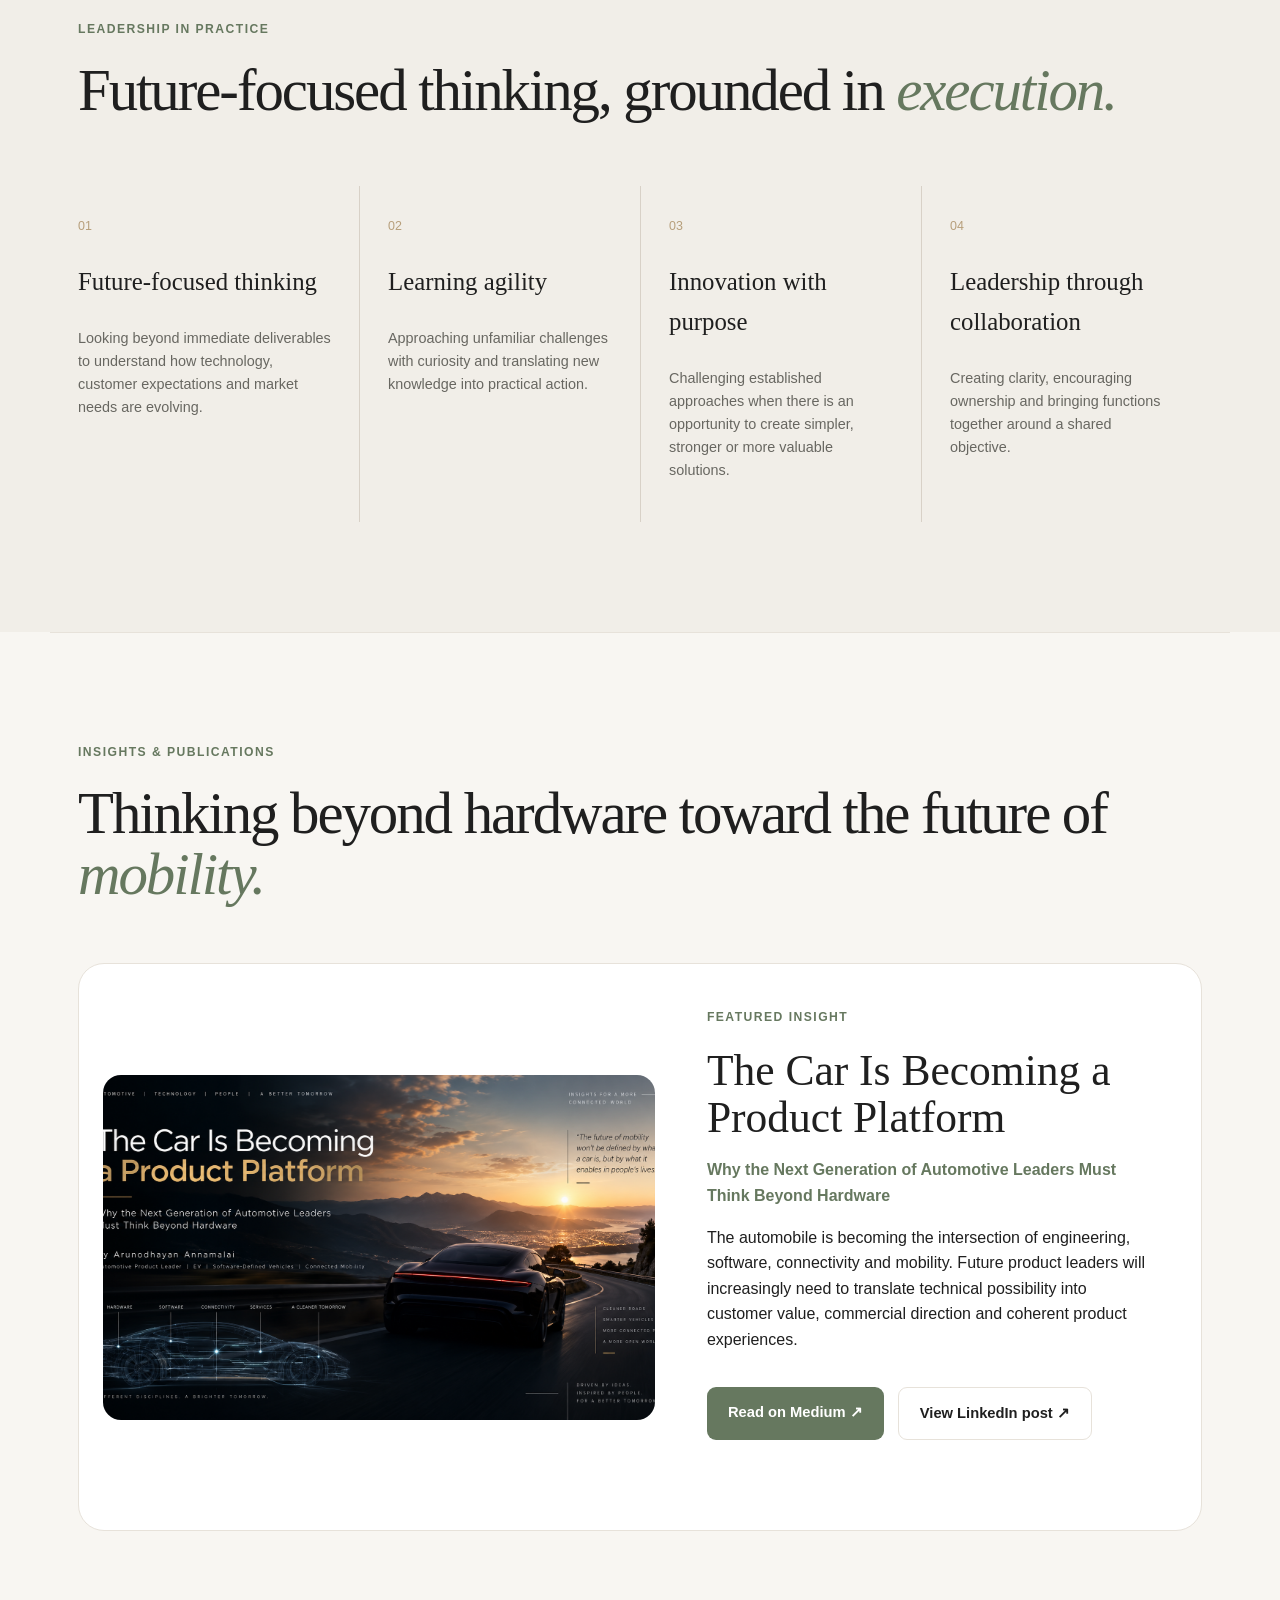
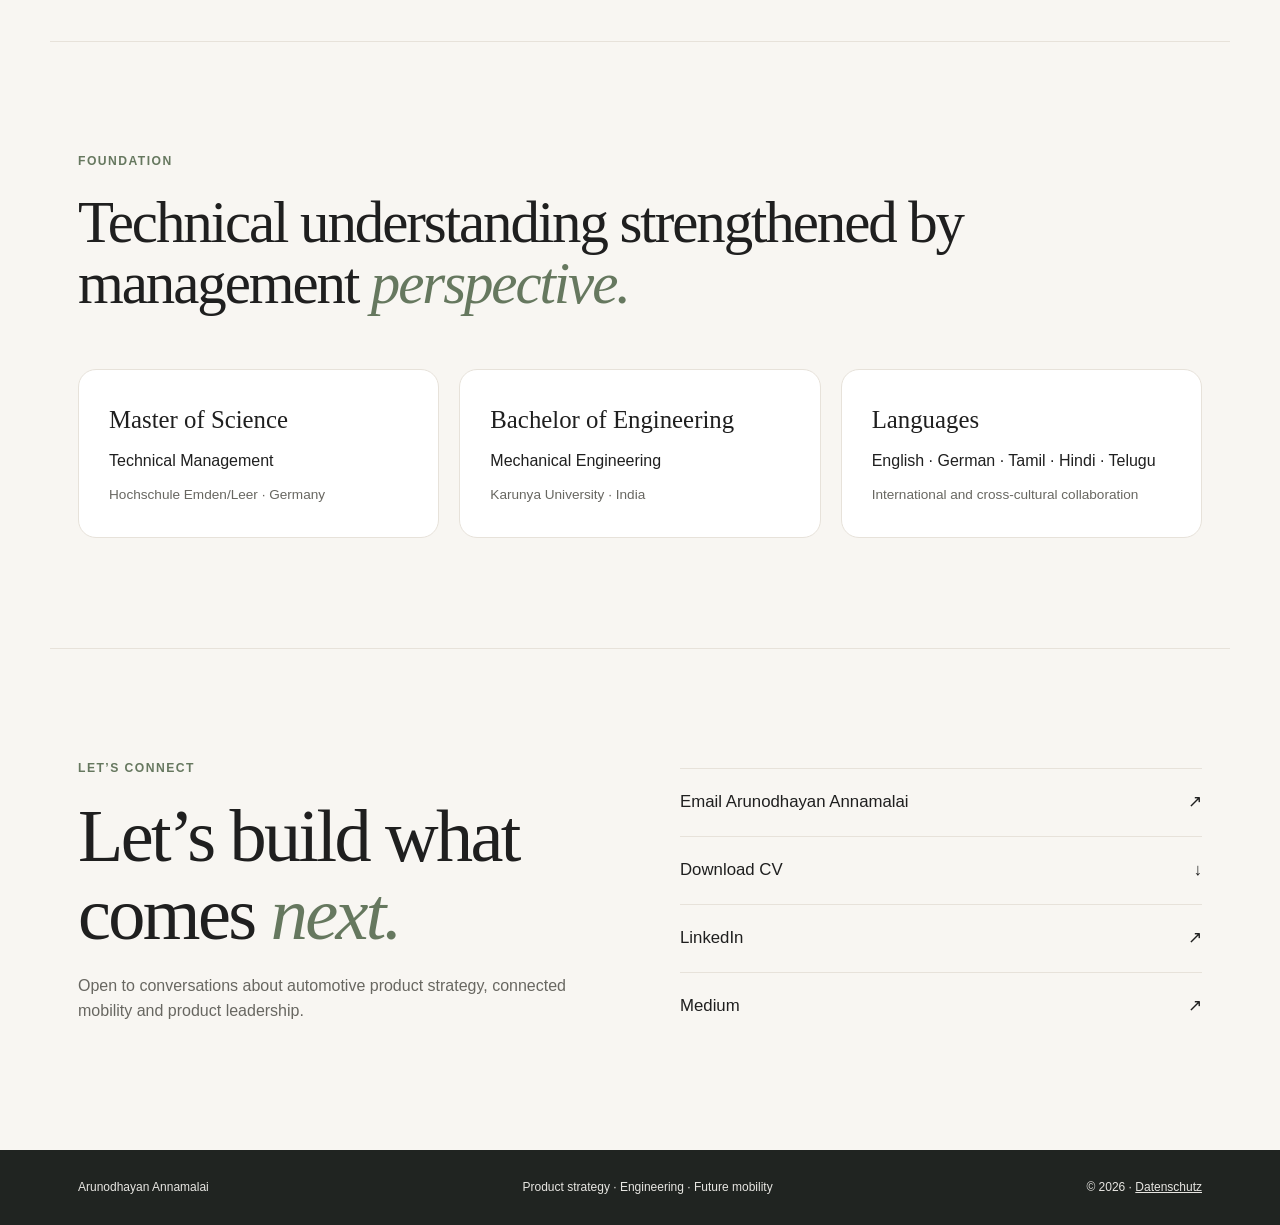
==== commit 7cf486fa: "Update index.html Add privacy policy link to footer" ====
--- a/index.html
+++ b/index.html
@@ -277,11 +277,14 @@
     </section>
   </main>
 
-  <footer>
-    <span>Arunodhayan Annamalai</span>
-    <span>Product strategy · Engineering · Future mobility</span>
-    <span>© <span id="year"></span></span>
-  </footer>
+<footer>
+  <span>Arunodhayan Annamalai</span>
+  <span>Product strategy · Engineering · Future mobility</span>
+  <span>
+    © <span id="year"></span> ·
+    <a href="datenschutz.html">Datenschutz</a>
+  </span>
+</footer>
   <script src="script.js" defer></script>
 </body>
 </html>
--- a/styles.css
+++ b/styles.css
@@ -1,4 +1,5 @@
-:root{--ivory:#f8f6f2;--paper:#fff;--ink:#1f1f1f;--muted:#686761;--moss:#66785f;--moss-dark:#4f6150;--bronze:#b79f7b;--stone:#e7e2da;--max:1180px;--radius:26px;--serif:Georgia,'Times New Roman',serif;--sans:'DM Sans',Arial,sans-serif;--display:'Manrope',Arial,sans-serif}
+:root{--ivory:#f8f6f2;--paper:#fff;--ink:#1f1f1f;--muted:#686761;--moss:#66785f;--moss-dark:#4f6150;--bronze:#b79f7b;--stone:#e7e2da;--max:1180px;--radius:26px;--serif:Georgia,'Times New Roman',serif;--sans:Arial,sans-serif;
+--display:Arial,sans-serif}
 *{box-sizing:border-box}html{scroll-behavior:smooth}body{margin:0;background:var(--ivory);color:var(--ink);font-family:var(--sans);line-height:1.6}img,svg{display:block;max-width:100%}a{color:inherit}.skip-link{position:absolute;left:-999px;top:0}.skip-link:focus{left:1rem;top:1rem;background:white;padding:.7rem 1rem;z-index:999}.site-header{height:86px;display:flex;align-items:center;justify-content:space-between;max-width:var(--max);margin:auto;padding:0 28px;position:relative;z-index:20}.wordmark{text-decoration:none;font-family:var(--display);font-size:.9rem;font-weight:700;letter-spacing:.2em}.site-header nav{display:flex;align-items:center;gap:28px}.site-header nav a{text-decoration:none;font-size:.86rem}.nav-cta{border:1px solid var(--moss);padding:10px 16px;border-radius:999px}.menu-toggle{display:none;background:none;border:0;font:inherit}.section-shell{max-width:var(--max);margin:auto;padding:110px 28px}.hero{min-height:calc(100vh - 86px);display:grid;grid-template-columns:1.08fr .92fr;gap:70px;align-items:center;padding-top:55px}.eyebrow{text-transform:uppercase;letter-spacing:.12em;font-size:.76rem;font-weight:600;color:var(--moss);margin:0 0 20px}.hero h1,.section-heading h2,.banner-copy h2,.current h2,.contact h2{font-family:var(--serif);font-weight:400;line-height:1.04;letter-spacing:-.035em}.hero h1{font-size:clamp(3.3rem,6.7vw,6.8rem);margin:0;max-width:780px}.hero h1 em,.section-heading em,.banner-copy em,.current em,.contact em{font-weight:400;color:var(--moss)}.hero-intro{font-size:1.18rem;color:var(--muted);max-width:590px;margin:30px 0}.hero-actions{display:flex;gap:14px;margin:34px 0 46px}.button{display:inline-flex;text-decoration:none;padding:14px 21px;border-radius:9px;font-size:.92rem;font-weight:600;transition:.25s ease}.button-primary{background:var(--moss);color:white}.button-primary:hover{background:var(--moss-dark);transform:translateY(-2px)}.button-secondary{border:1px solid var(--stone);background:rgba(255,255,255,.6)}.button-secondary:hover{border-color:var(--moss)}.current-role{display:grid;gap:2px;border-left:2px solid var(--bronze);padding-left:16px;color:var(--muted);font-size:.87rem}.current-role strong{color:var(--ink);font-size:1.03rem}.hero-visual{position:relative;min-height:650px;display:grid;place-items:center}.portrait-frame{position:relative;z-index:2;width:min(430px,90%);height:610px;border-radius:var(--radius);overflow:hidden;background:linear-gradient(145deg,#eee8de,#faf8f4);box-shadow:0 24px 60px rgba(40,36,29,.08)}.portrait-frame img{width:100%;height:100%;object-fit:cover;object-position:center 22%;filter:contrast(.98)}.route-lines{position:absolute;width:100%;right:-10px;bottom:20px;overflow:visible}.route-lines path{fill:none;stroke:var(--bronze);stroke-width:1.5;opacity:.55}.route-lines circle{fill:var(--ivory);stroke:var(--moss);stroke-width:2}.mobility-banner{min-height:620px;position:relative;display:grid;align-items:center;overflow:hidden;background:#171b19;color:white}.mobility-art{position:absolute;inset:0}.mobility-art svg{width:100%;height:100%;object-fit:cover}.mobility-banner:after{content:"";position:absolute;inset:0;background:linear-gradient(90deg,rgba(10,13,11,.88),rgba(10,13,11,.42) 50%,rgba(10,13,11,.02))}.banner-copy{position:relative;z-index:2;width:min(520px,calc(100% - 56px));margin-left:max(28px,calc((100vw - var(--max))/2 + 28px))}.eyebrow.light{color:#d8c0a3}.banner-copy h2{font-size:clamp(2.8rem,5vw,5rem);margin:0 0 24px}.banner-copy p{max-width:500px;color:#e4e2dd}.story{display:grid;grid-template-columns:.9fr 1.1fr;gap:90px}.section-heading h2{font-size:clamp(2.6rem,4.6vw,4.8rem);margin:0}.story-copy{font-size:1.05rem;color:var(--muted)}.story-copy p{margin:0 0 22px}.impact{border-top:1px solid var(--stone)}.metric-grid{display:grid;grid-template-columns:repeat(4,1fr);margin-top:70px;border-top:1px solid var(--stone);border-bottom:1px solid var(--stone)}.metric{padding:38px 28px;min-height:180px;border-right:1px solid var(--stone)}.metric:last-child{border-right:0}.metric strong{display:block;font-family:var(--serif);font-size:2.8rem;font-weight:400;margin-bottom:10px}.metric span{color:var(--muted);font-size:.9rem}.current{display:grid;grid-template-columns:1.12fr .88fr;gap:80px;align-items:center}.technical-art svg{border-radius:var(--radius);box-shadow:0 20px 50px rgba(20,20,20,.08)}.current h2{font-size:clamp(2.7rem,4.6vw,4.8rem);margin:0 0 12px}.current .company{color:var(--moss);font-weight:600}.current-copy>p:last-child{color:var(--muted)}.journey{border-top:1px solid var(--stone)}.timeline{margin-top:70px;border-top:1px solid var(--stone)}.timeline-item{display:grid;grid-template-columns:220px 1fr;gap:45px;padding:38px 0;border-bottom:1px solid var(--stone)}.timeline-item time{font-size:.82rem;color:var(--moss);font-weight:600}.timeline-item h3{font-family:var(--serif);font-size:1.8rem;margin:0}.timeline-item .role{font-weight:600;margin:5px 0 8px}.timeline-item div>p:last-child{color:var(--muted);margin:0;max-width:750px}.principles{background:#f1eee8;max-width:none;padding-left:max(28px,calc((100vw - var(--max))/2 + 28px));padding-right:max(28px,calc((100vw - var(--max))/2 + 28px))}.principles .section-heading{max-width:var(--max)}.principle-grid{max-width:var(--max);display:grid;grid-template-columns:repeat(4,1fr);margin-top:65px}.principle-grid article{padding:26px 28px;border-left:1px solid #d8d1c7}.principle-grid article:first-child{border-left:0;padding-left:0}.principle-grid span{font-size:.78rem;color:var(--bronze)}.principle-grid h3{font-family:var(--serif);font-size:1.55rem;font-weight:400}.principle-grid p{font-size:.9rem;color:var(--muted)}.expertise .tag-list{display:flex;flex-wrap:wrap;gap:12px;margin-top:55px}.tag-list span{background:white;border:1px solid var(--stone);border-radius:999px;padding:12px 17px;font-size:.9rem}.education{border-top:1px solid var(--stone)}.education-grid{display:grid;grid-template-columns:repeat(3,1fr);gap:20px;margin-top:55px}.education-grid article{background:white;border:1px solid var(--stone);padding:30px;border-radius:18px}.education-grid h3{font-family:var(--serif);font-weight:400;font-size:1.55rem;margin:0}.education-grid p{margin:8px 0}.education-grid span{font-size:.85rem;color:var(--muted)}.contact{display:grid;grid-template-columns:1fr 1fr;gap:80px;align-items:end;border-top:1px solid var(--stone)}.contact h2{font-size:clamp(3.1rem,5.8vw,6rem);margin:0 0 20px}.contact-copy>p:last-child{color:var(--muted);max-width:520px}.contact-actions{display:grid}.contact-actions a,.linkedin-placeholder{display:flex;justify-content:space-between;align-items:center;text-decoration:none;border-top:1px solid var(--stone);padding:20px 0;font-size:1.05rem}.contact-actions a:hover{color:var(--moss)}.linkedin-placeholder{color:#9b9891}footer{background:#202421;color:#e7e6e2;display:flex;justify-content:space-between;gap:24px;padding:28px max(28px,calc((100vw - var(--max))/2 + 28px));font-size:.75rem}.reveal{opacity:0;transform:translateY(22px);transition:opacity .75s ease,transform .75s ease}.reveal.visible{opacity:1;transform:none}.delay-1{transition-delay:.1s}.delay-2{transition-delay:.2s}.delay-3{transition-delay:.3s}
 @media(max-width:900px){.site-header nav{display:none;position:absolute;top:72px;left:20px;right:20px;background:white;padding:22px;border:1px solid var(--stone);border-radius:16px;flex-direction:column;align-items:flex-start;box-shadow:0 18px 50px rgba(0,0,0,.08)}.site-header nav.open{display:flex}.menu-toggle{display:block}.hero{grid-template-columns:1fr;padding-top:45px}.hero-visual{min-height:auto}.portrait-frame{height:560px}.story,.current,.contact{grid-template-columns:1fr}.metric-grid,.principle-grid,.education-grid{grid-template-columns:repeat(2,1fr)}.metric:nth-child(2){border-right:0}.metric:nth-child(-n+2){border-bottom:1px solid var(--stone)}.principle-grid article:nth-child(3){border-left:0}.timeline-item{grid-template-columns:150px 1fr}}
 @media(max-width:600px){.section-shell{padding:78px 20px}.site-header{height:70px;padding:0 20px}.hero{min-height:auto;padding-top:45px;gap:45px}.hero h1{font-size:3.35rem}.hero-intro{font-size:1rem}.hero-actions{flex-direction:column;align-items:stretch}.button{justify-content:center}.portrait-frame{height:470px;width:100%}.mobility-banner{min-height:540px}.story{gap:36px}.metric-grid,.principle-grid,.education-grid{grid-template-columns:1fr}.metric{border-right:0;border-bottom:1px solid var(--stone)}.metric:last-child{border-bottom:0}.principle-grid article,.principle-grid article:first-child,.principle-grid article:nth-child(3){border-left:0;border-top:1px solid #d8d1c7;padding:26px 0}.timeline-item{grid-template-columns:1fr;gap:8px}.contact{gap:35px}footer{flex-direction:column}.section-heading h2{font-size:2.75rem}}
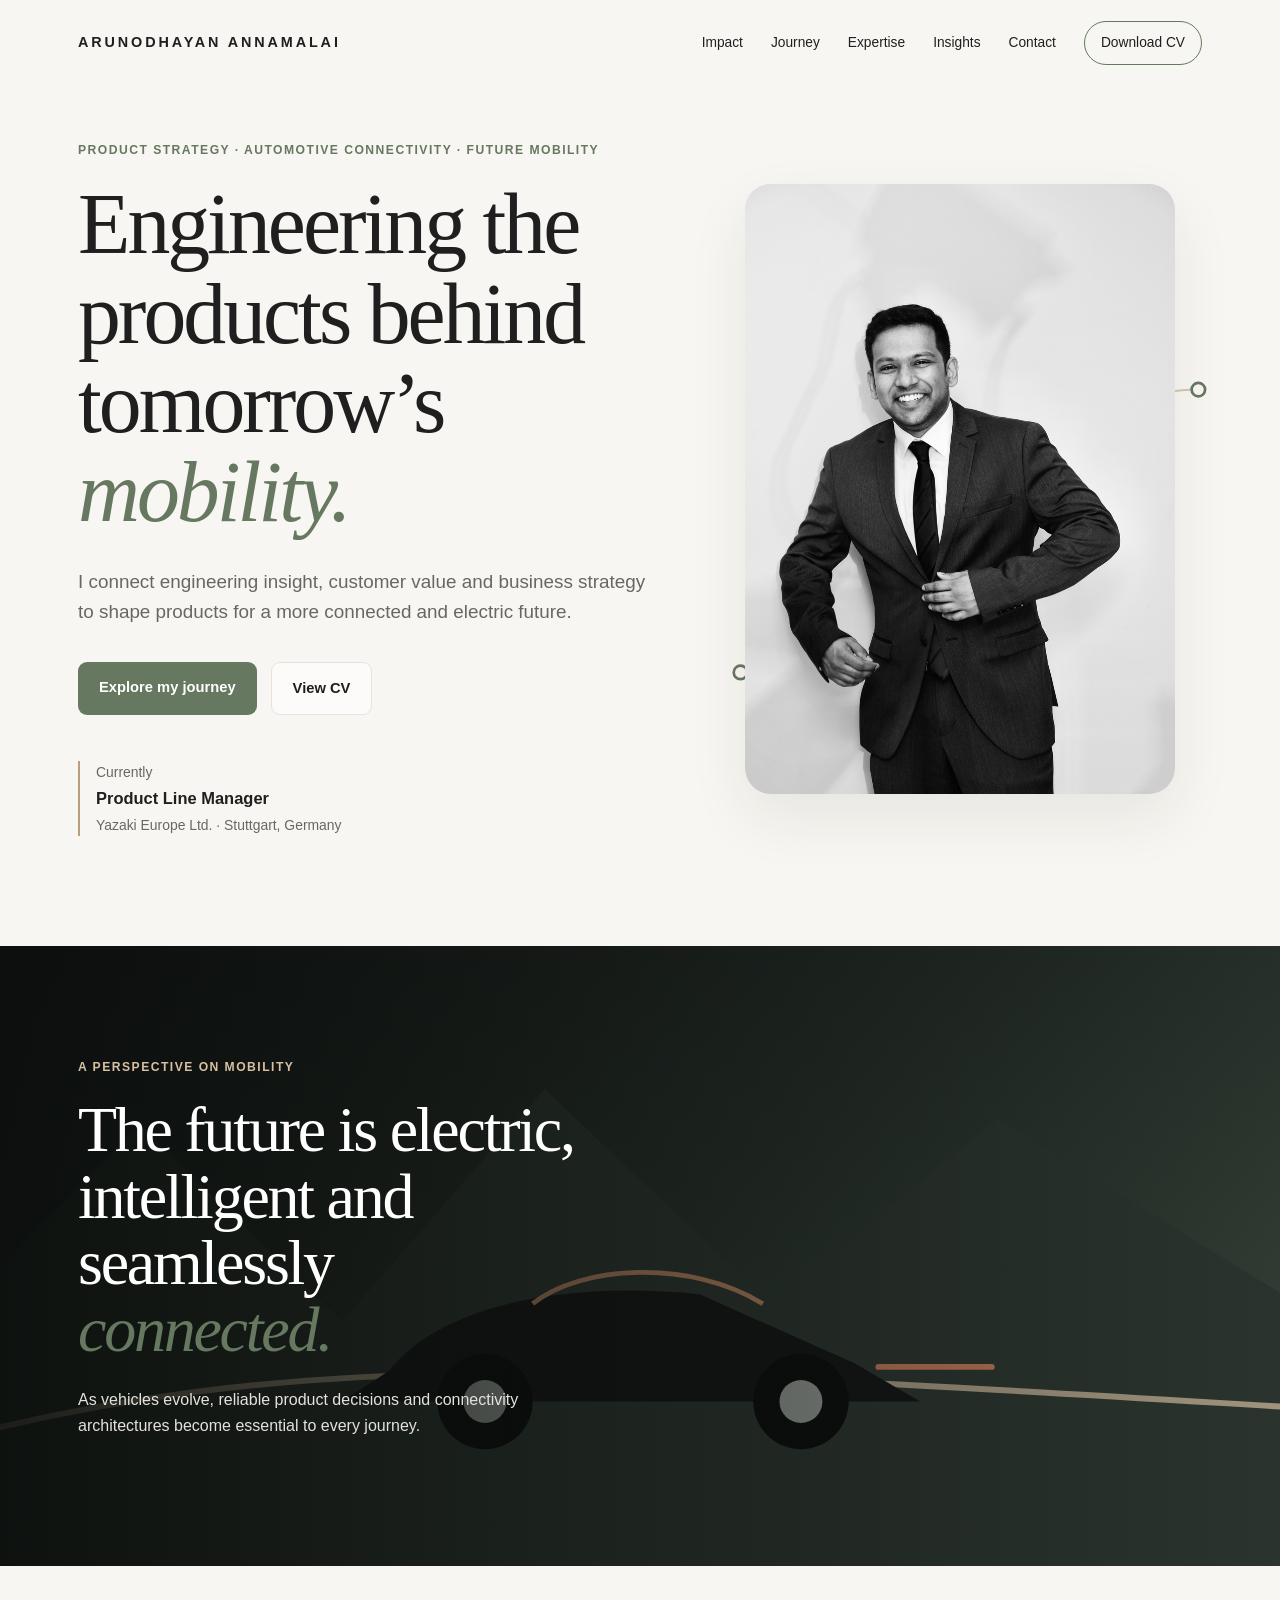
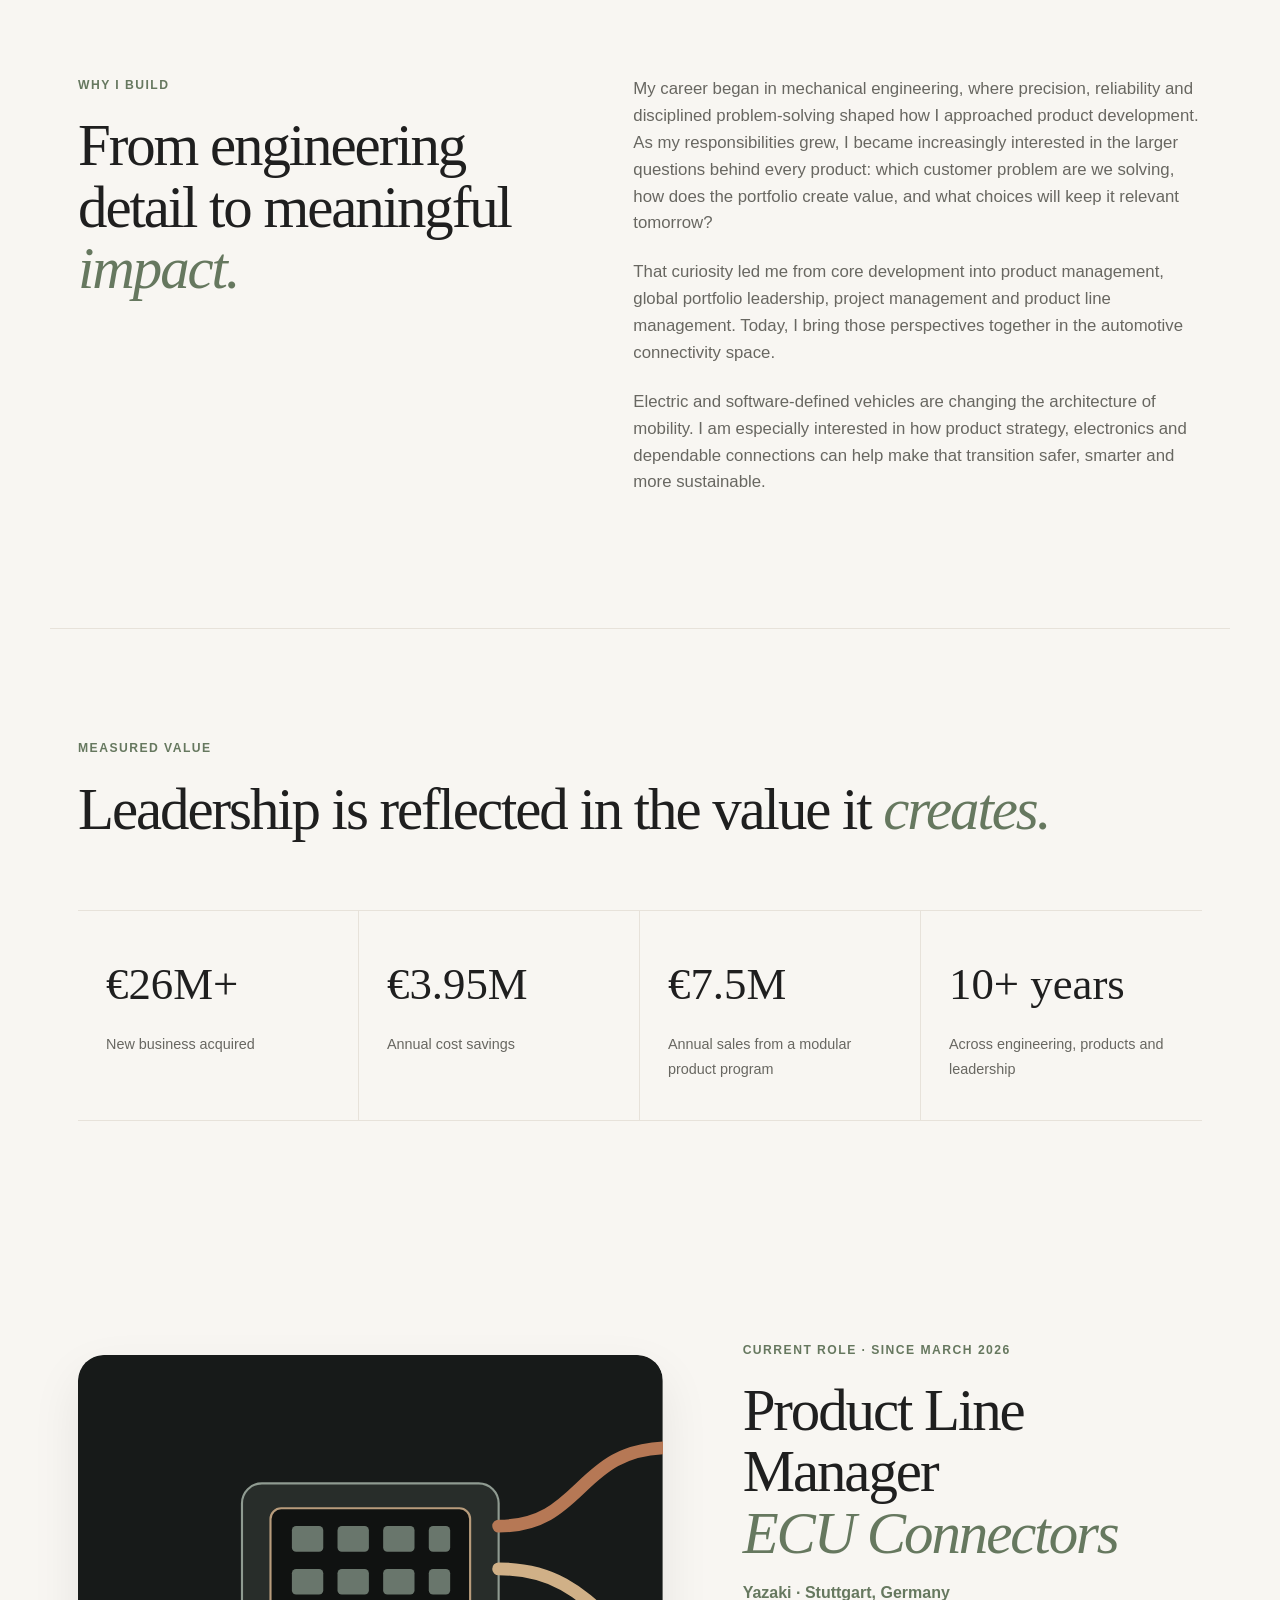
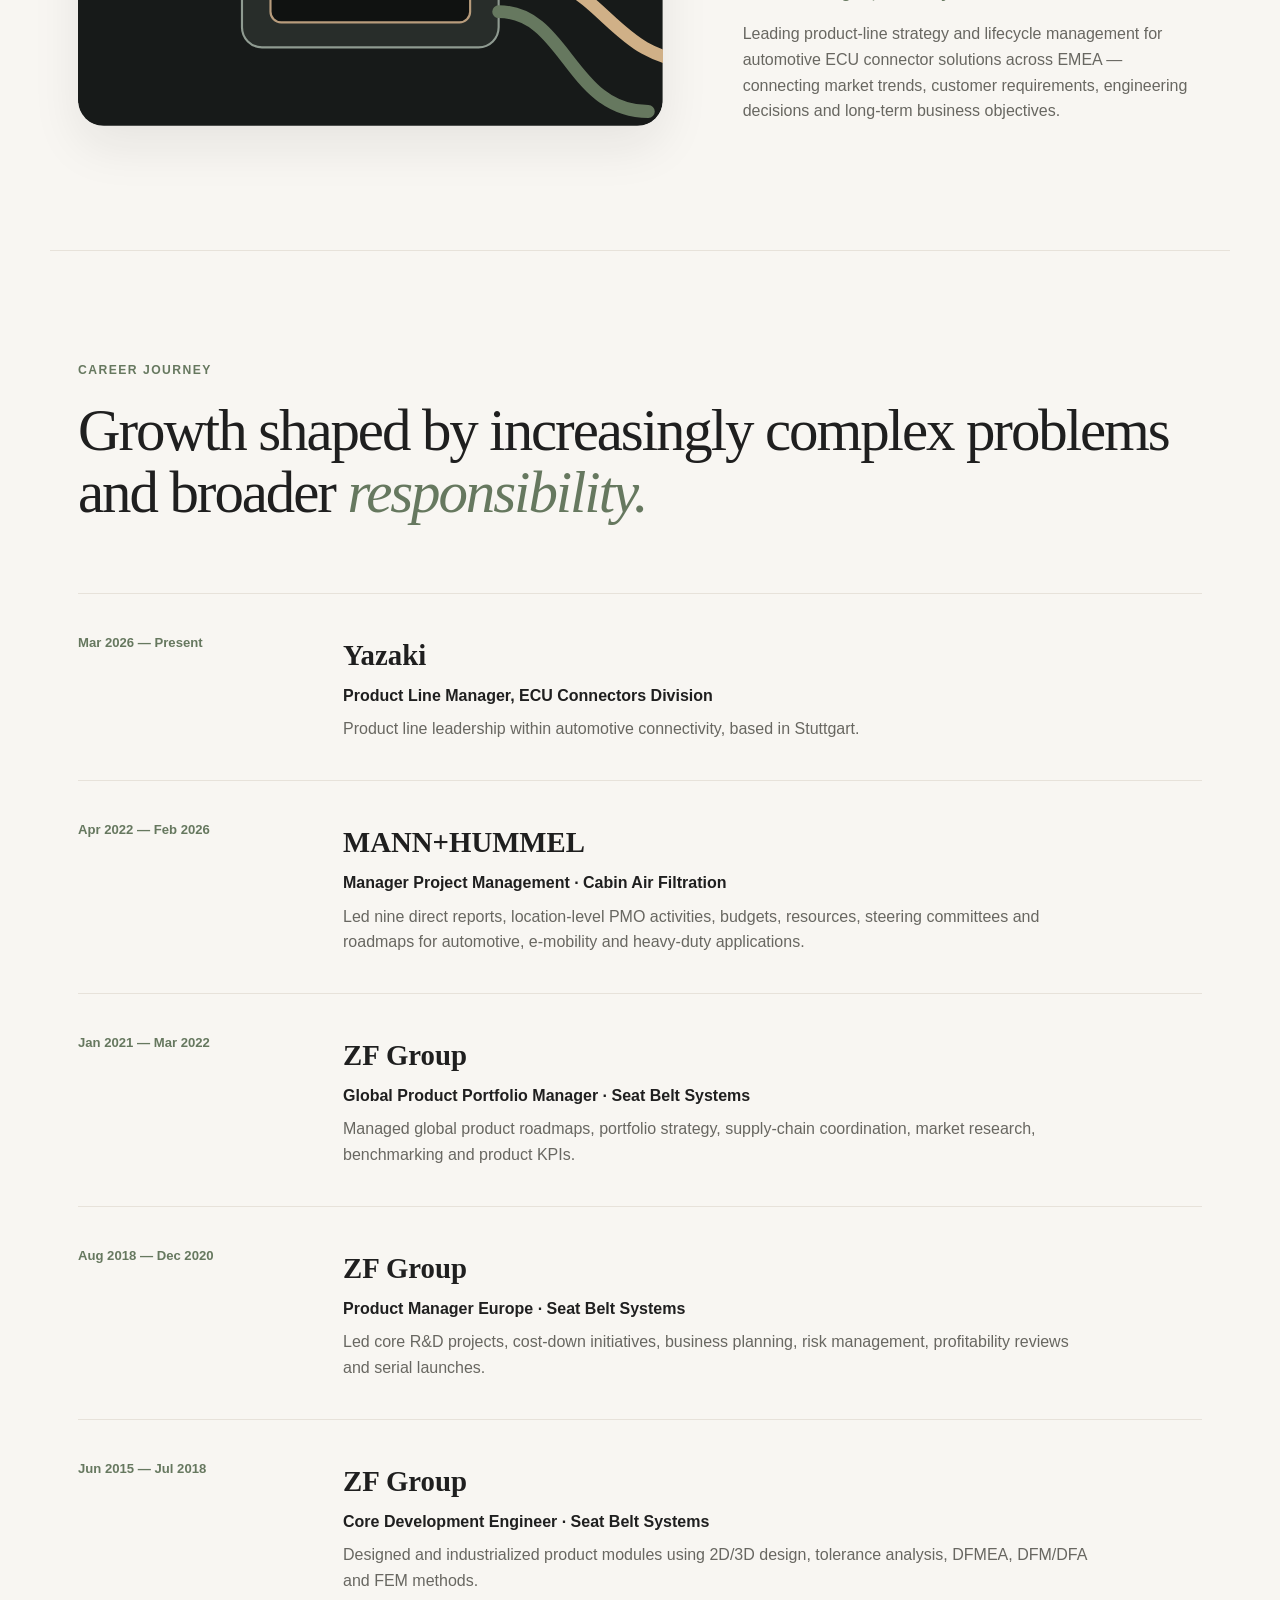
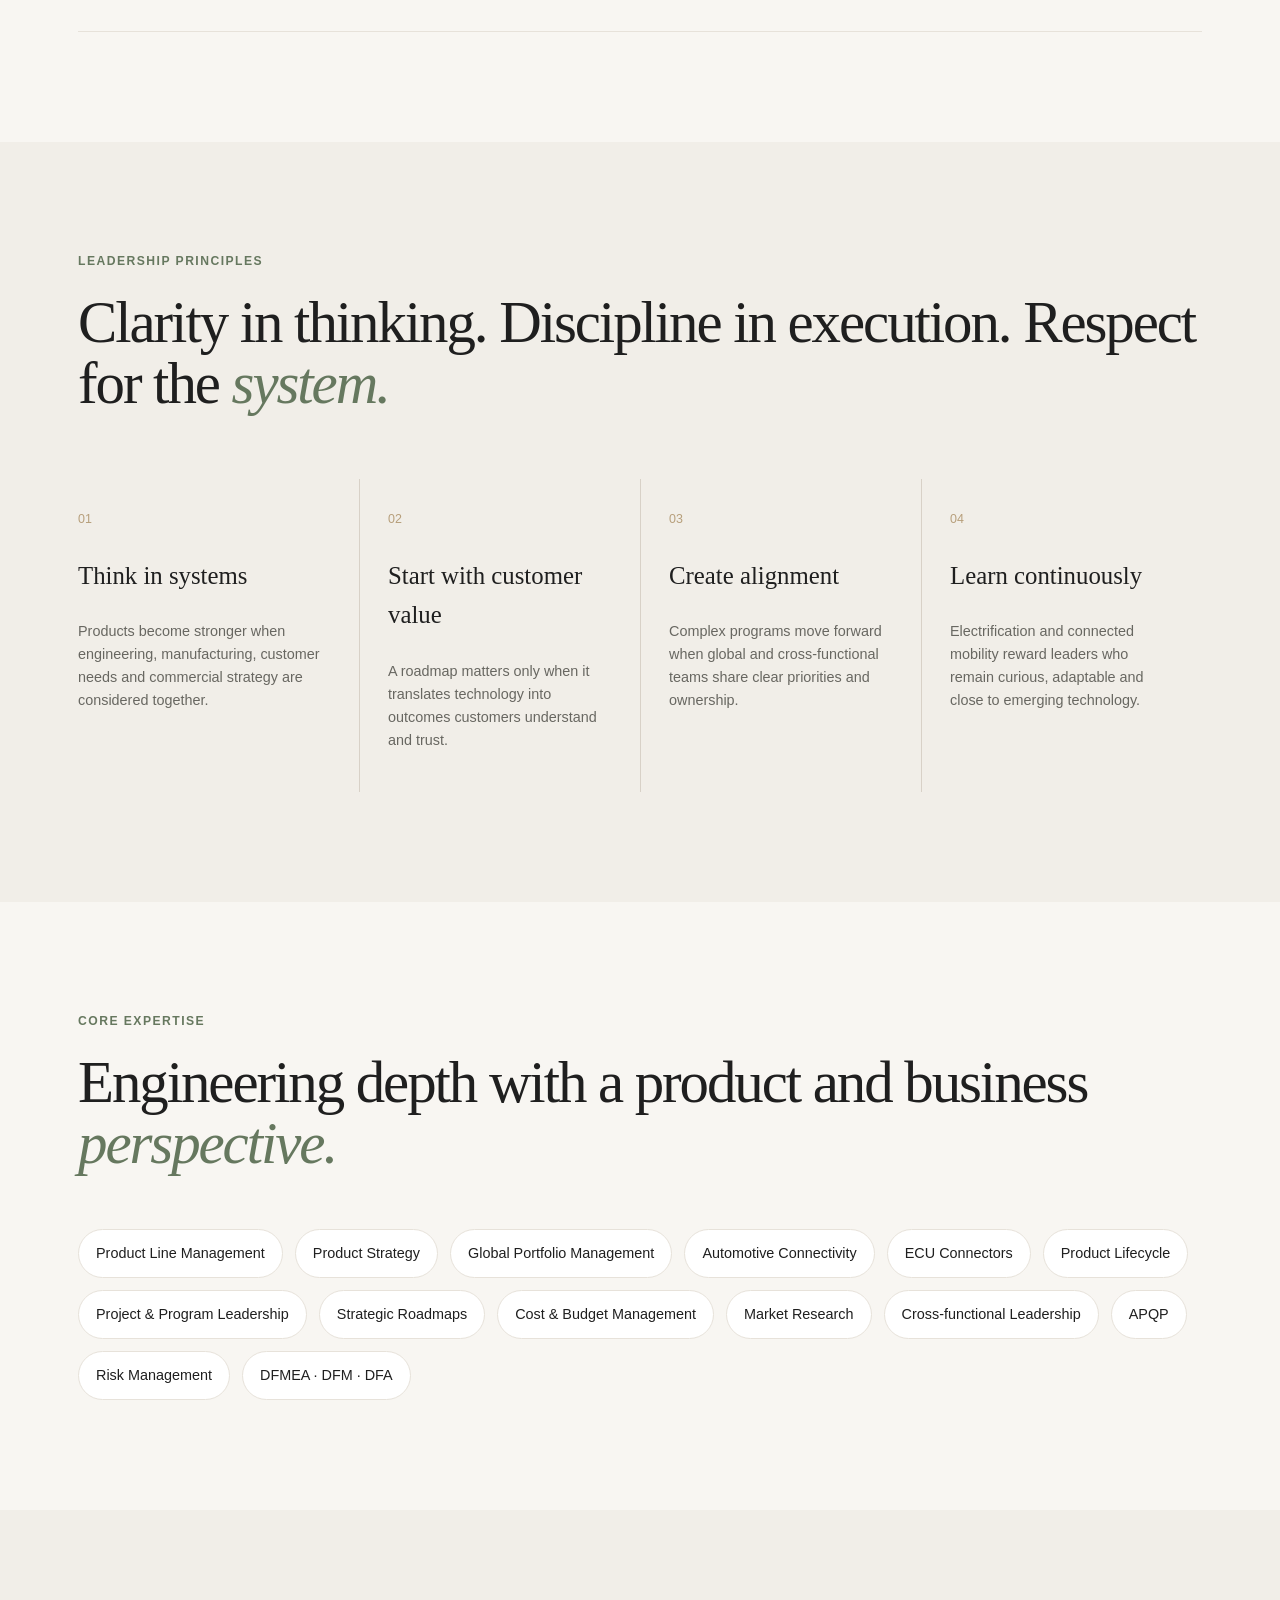
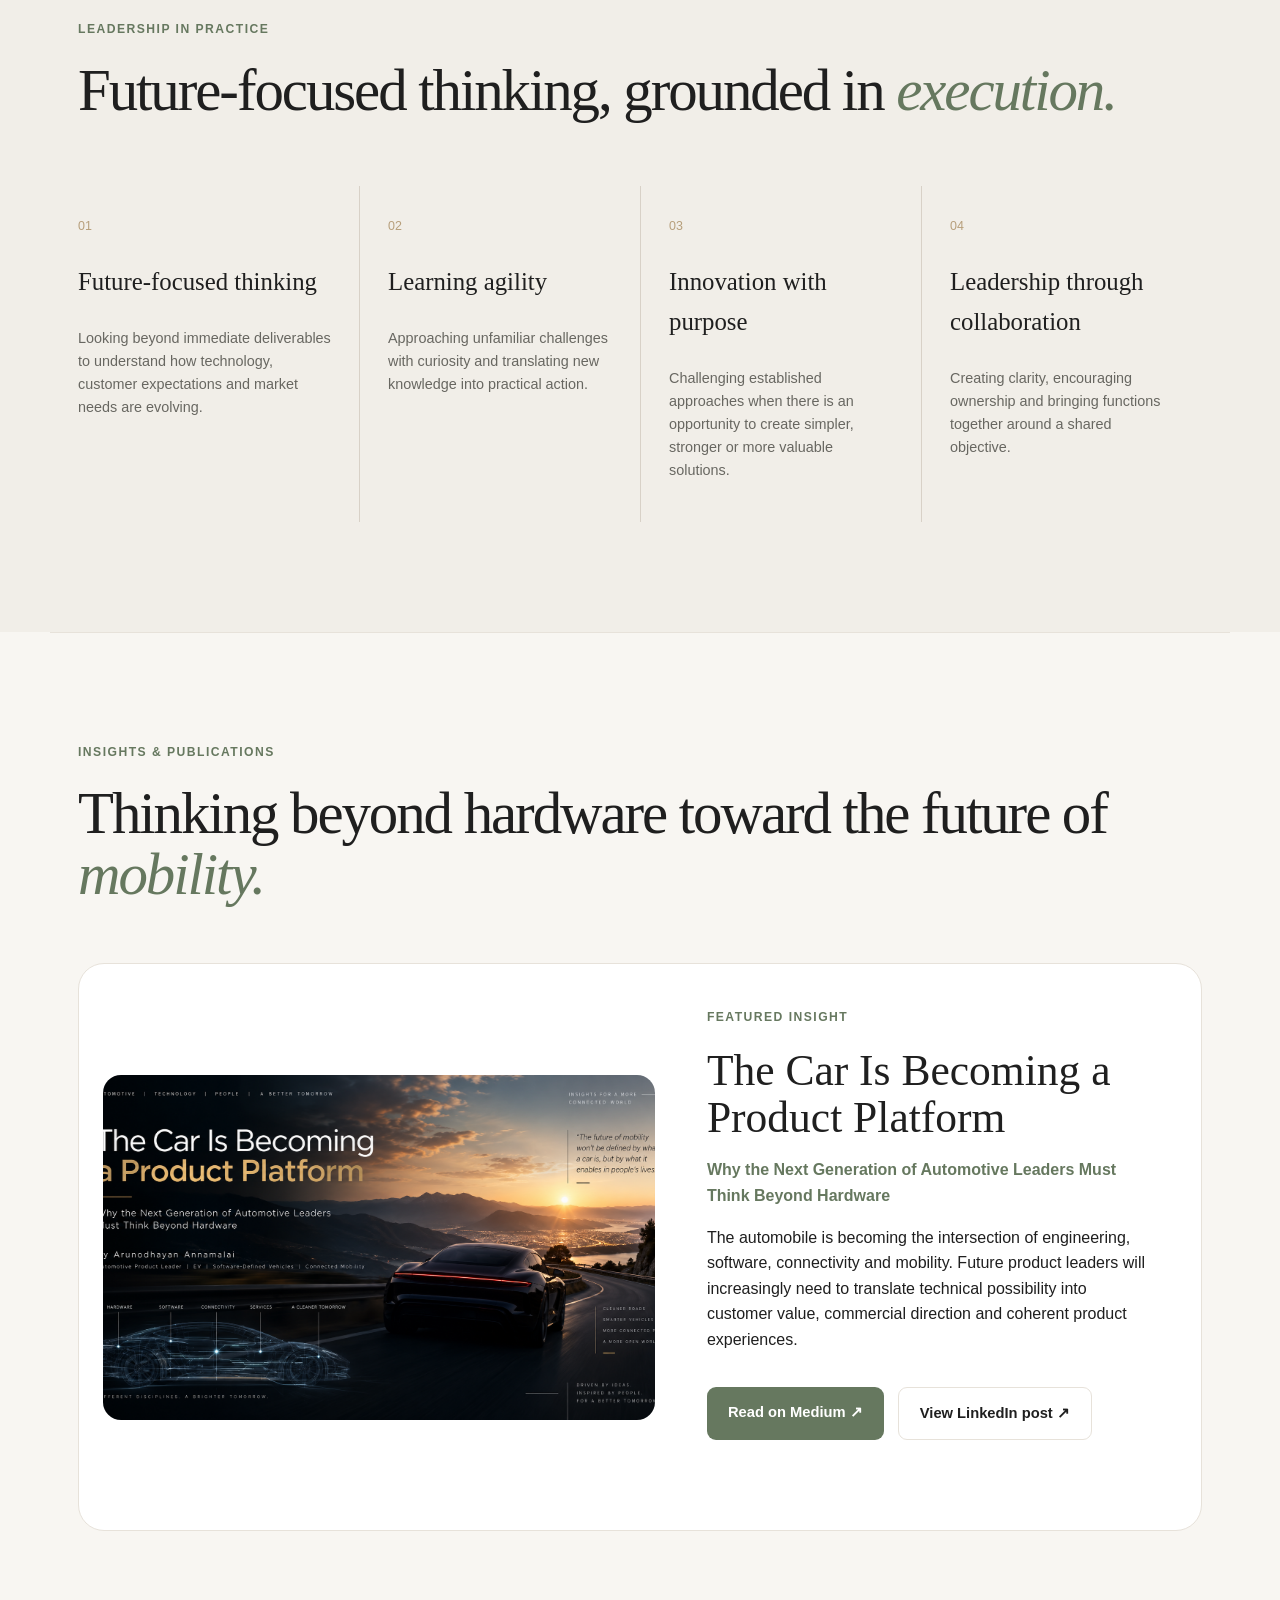
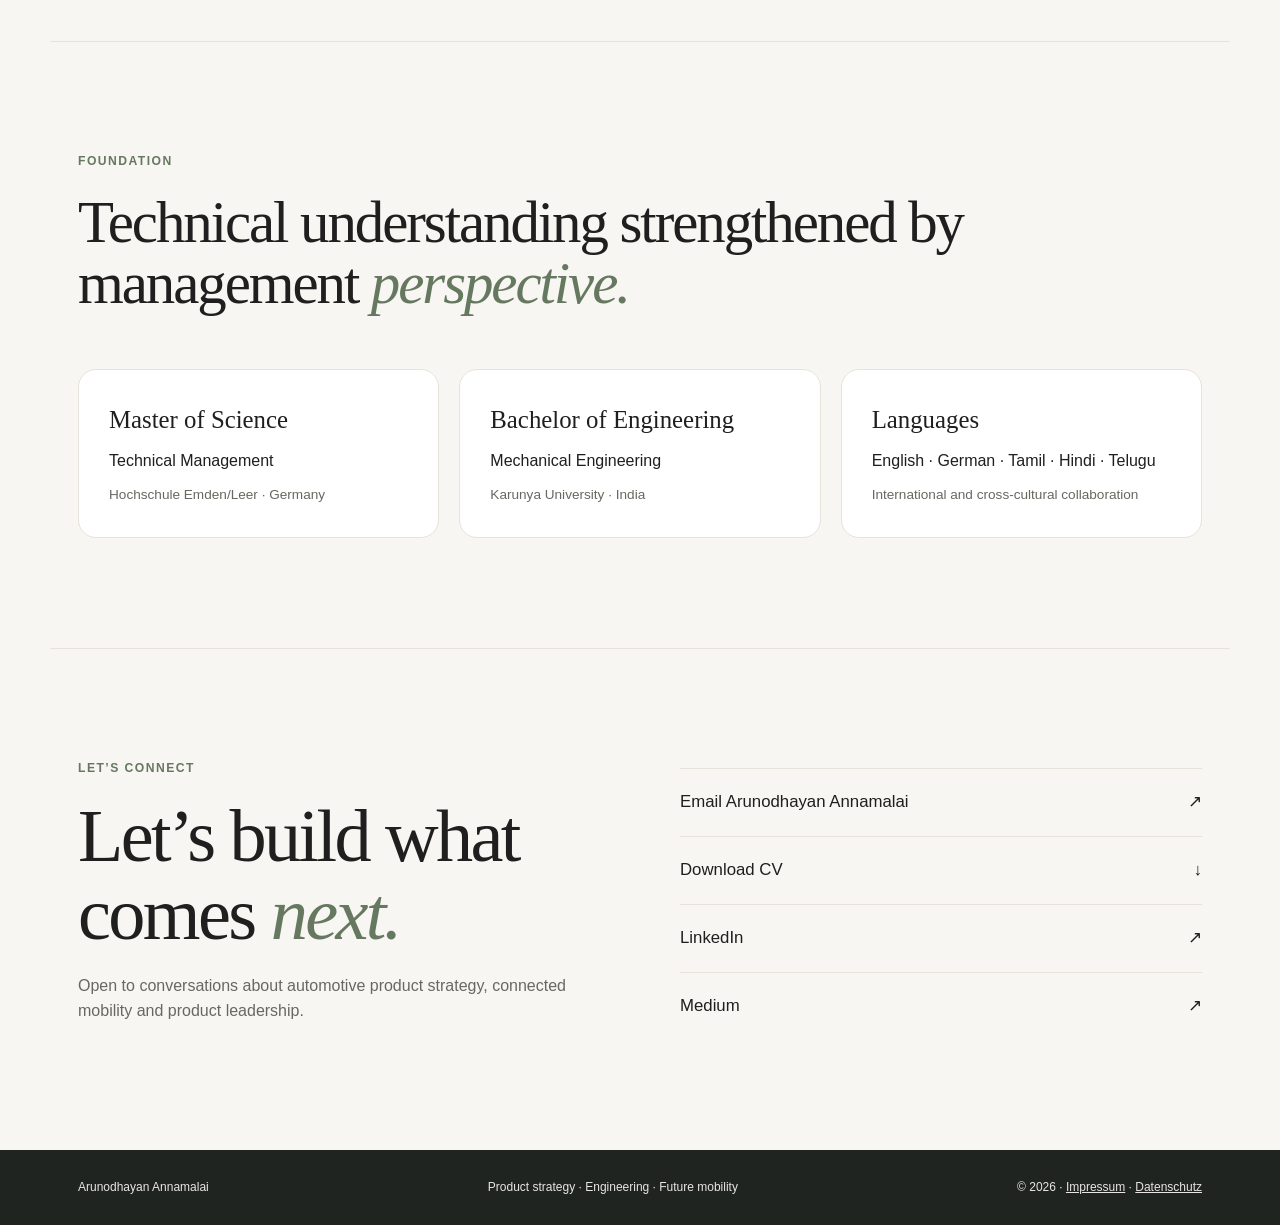
==== commit 31a999a0: "Update index.html Add Impressum link to footer" ====
--- a/index.html
+++ b/index.html
@@ -280,10 +280,11 @@
 <footer>
   <span>Arunodhayan Annamalai</span>
   <span>Product strategy · Engineering · Future mobility</span>
-  <span>
-    © <span id="year"></span> ·
-    <a href="datenschutz.html">Datenschutz</a>
-  </span>
+ <span>
+  © <span id="year"></span> ·
+  <a href="impressum.html">Impressum</a> ·
+  <a href="datenschutz.html">Datenschutz</a>
+</span>
 </footer>
   <script src="script.js" defer></script>
 </body>
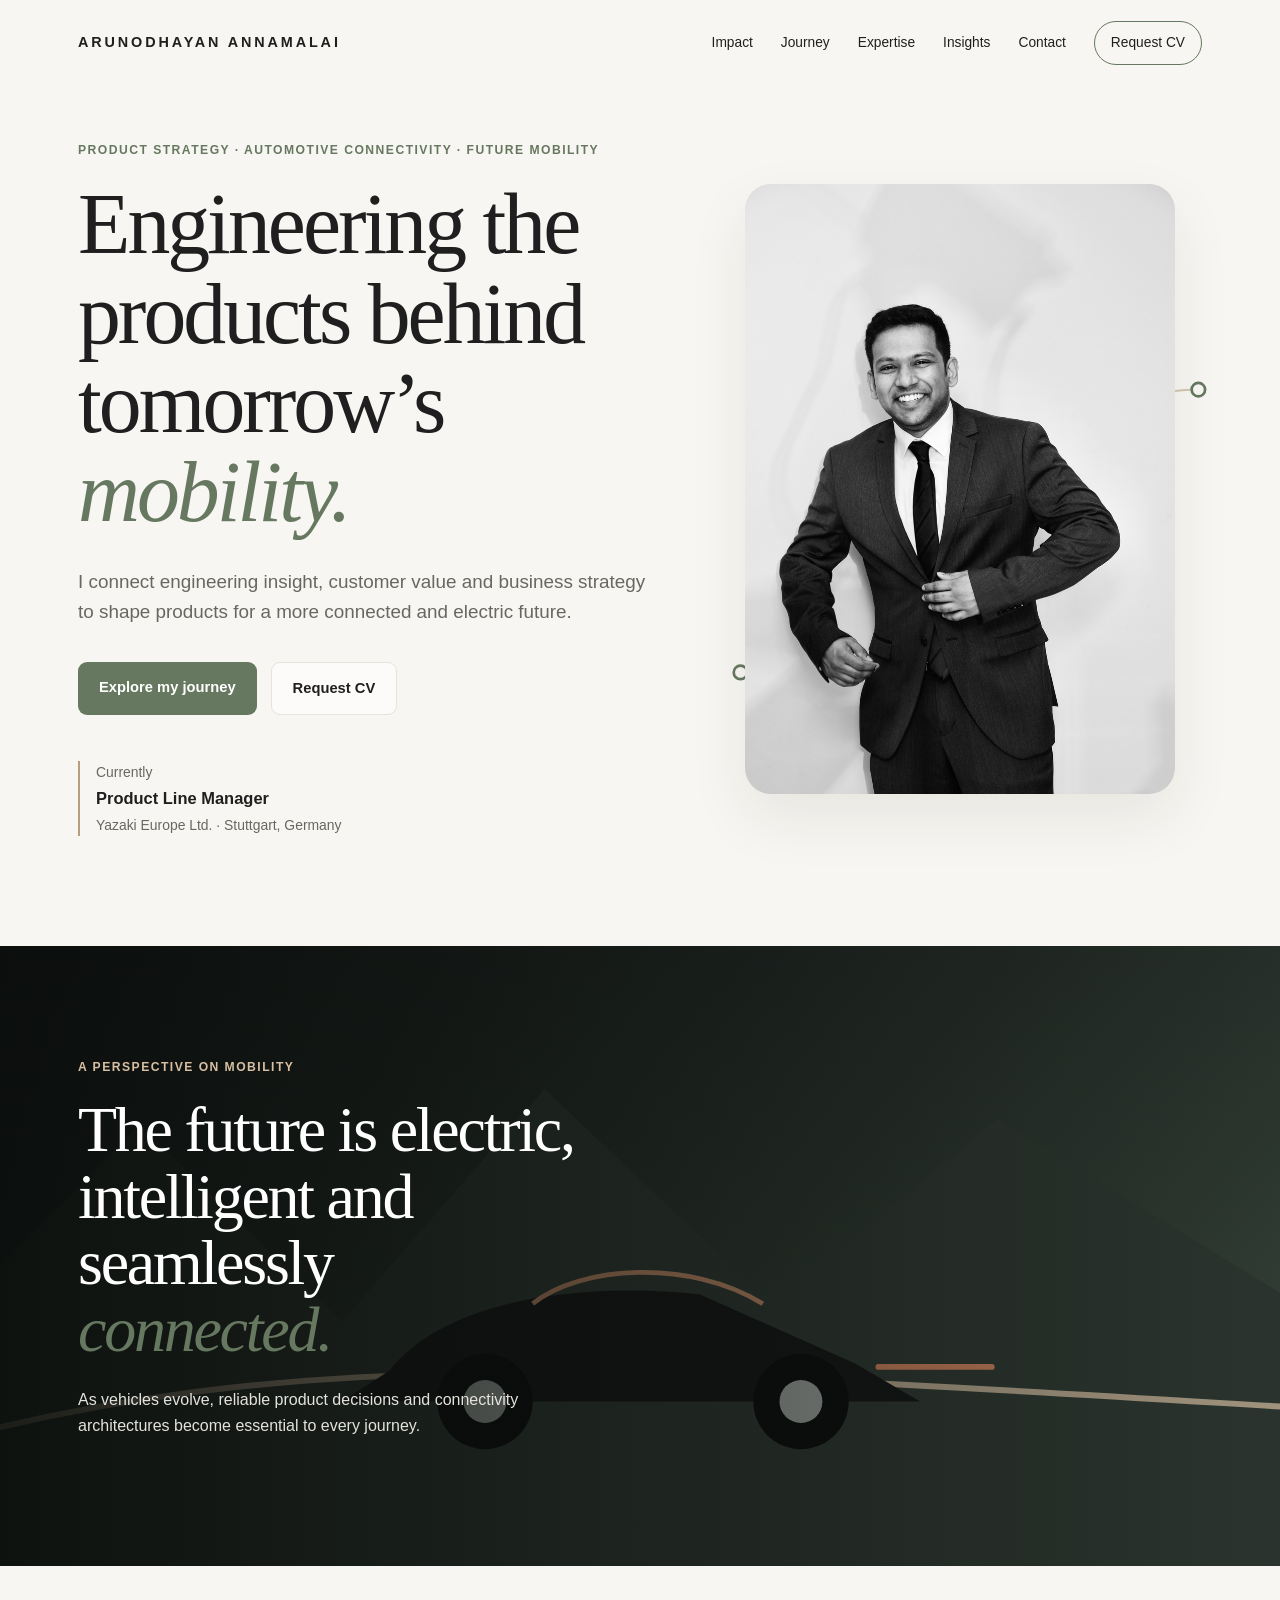
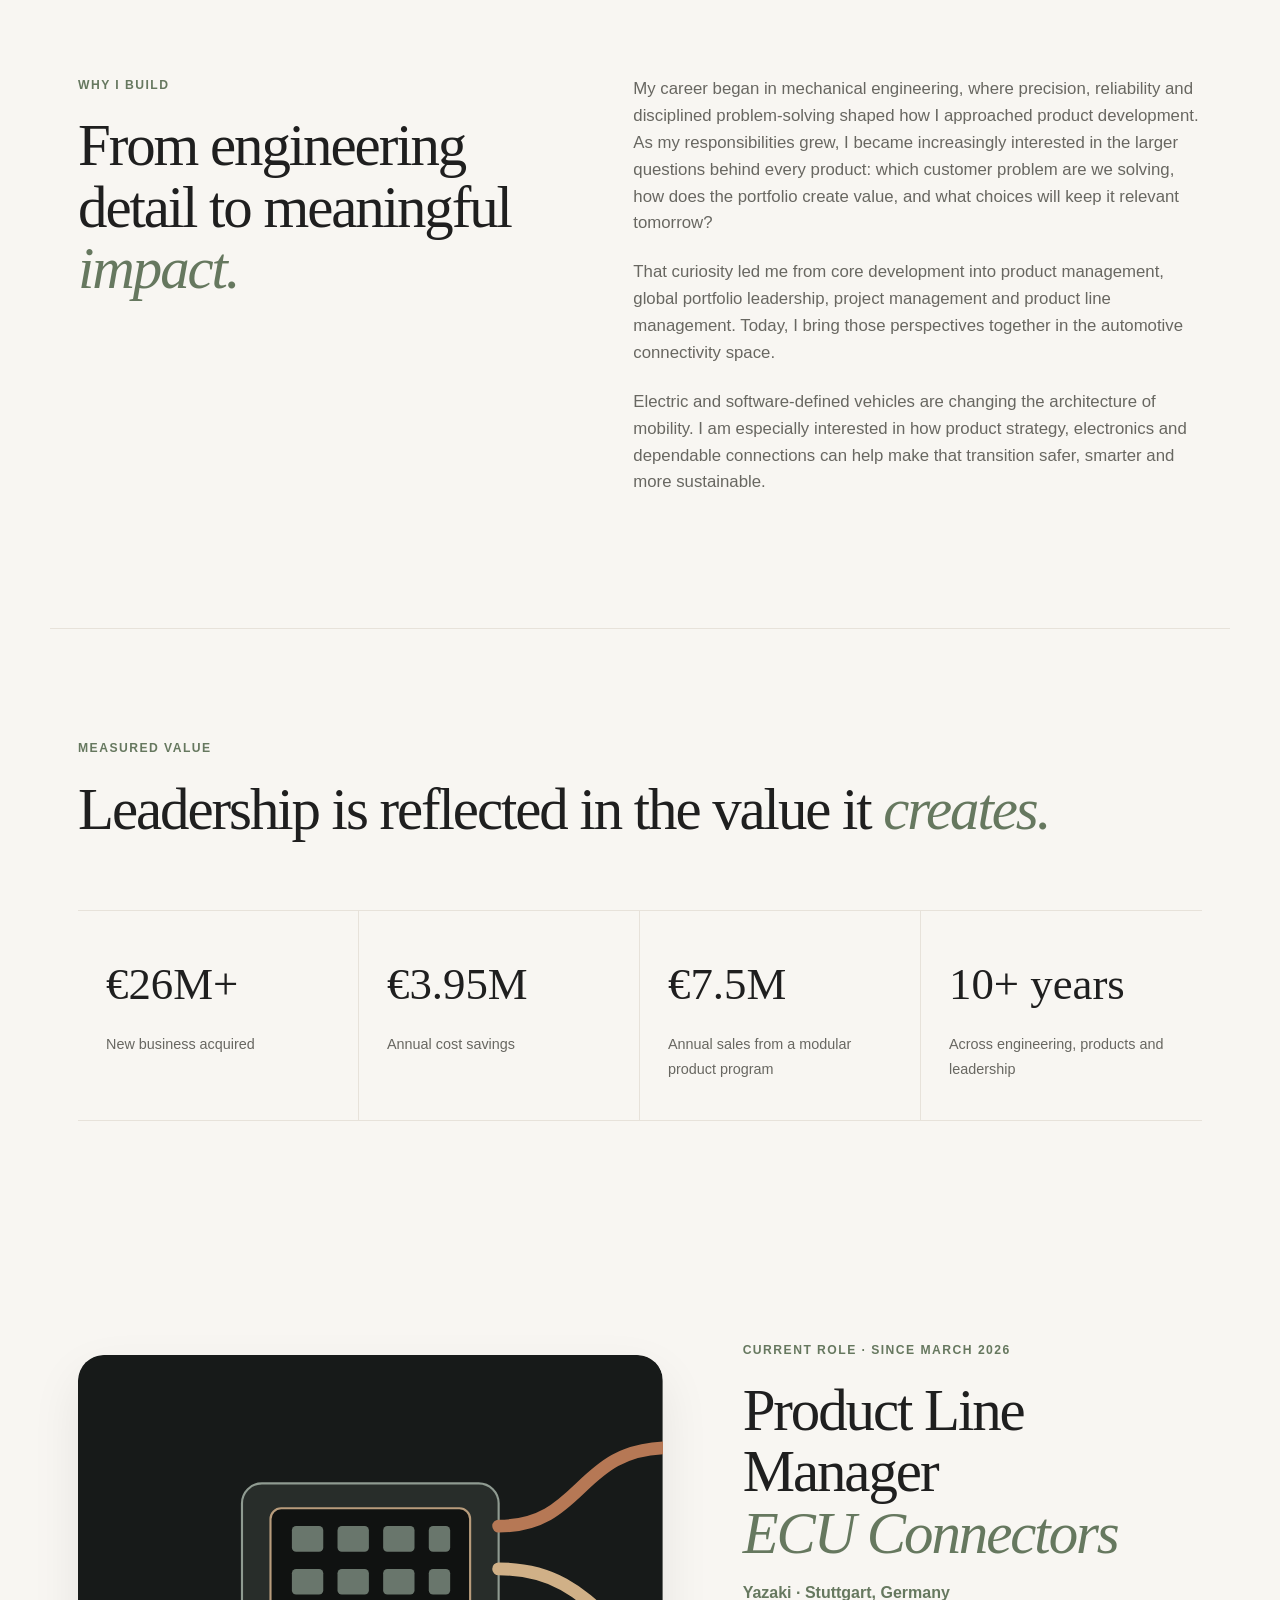
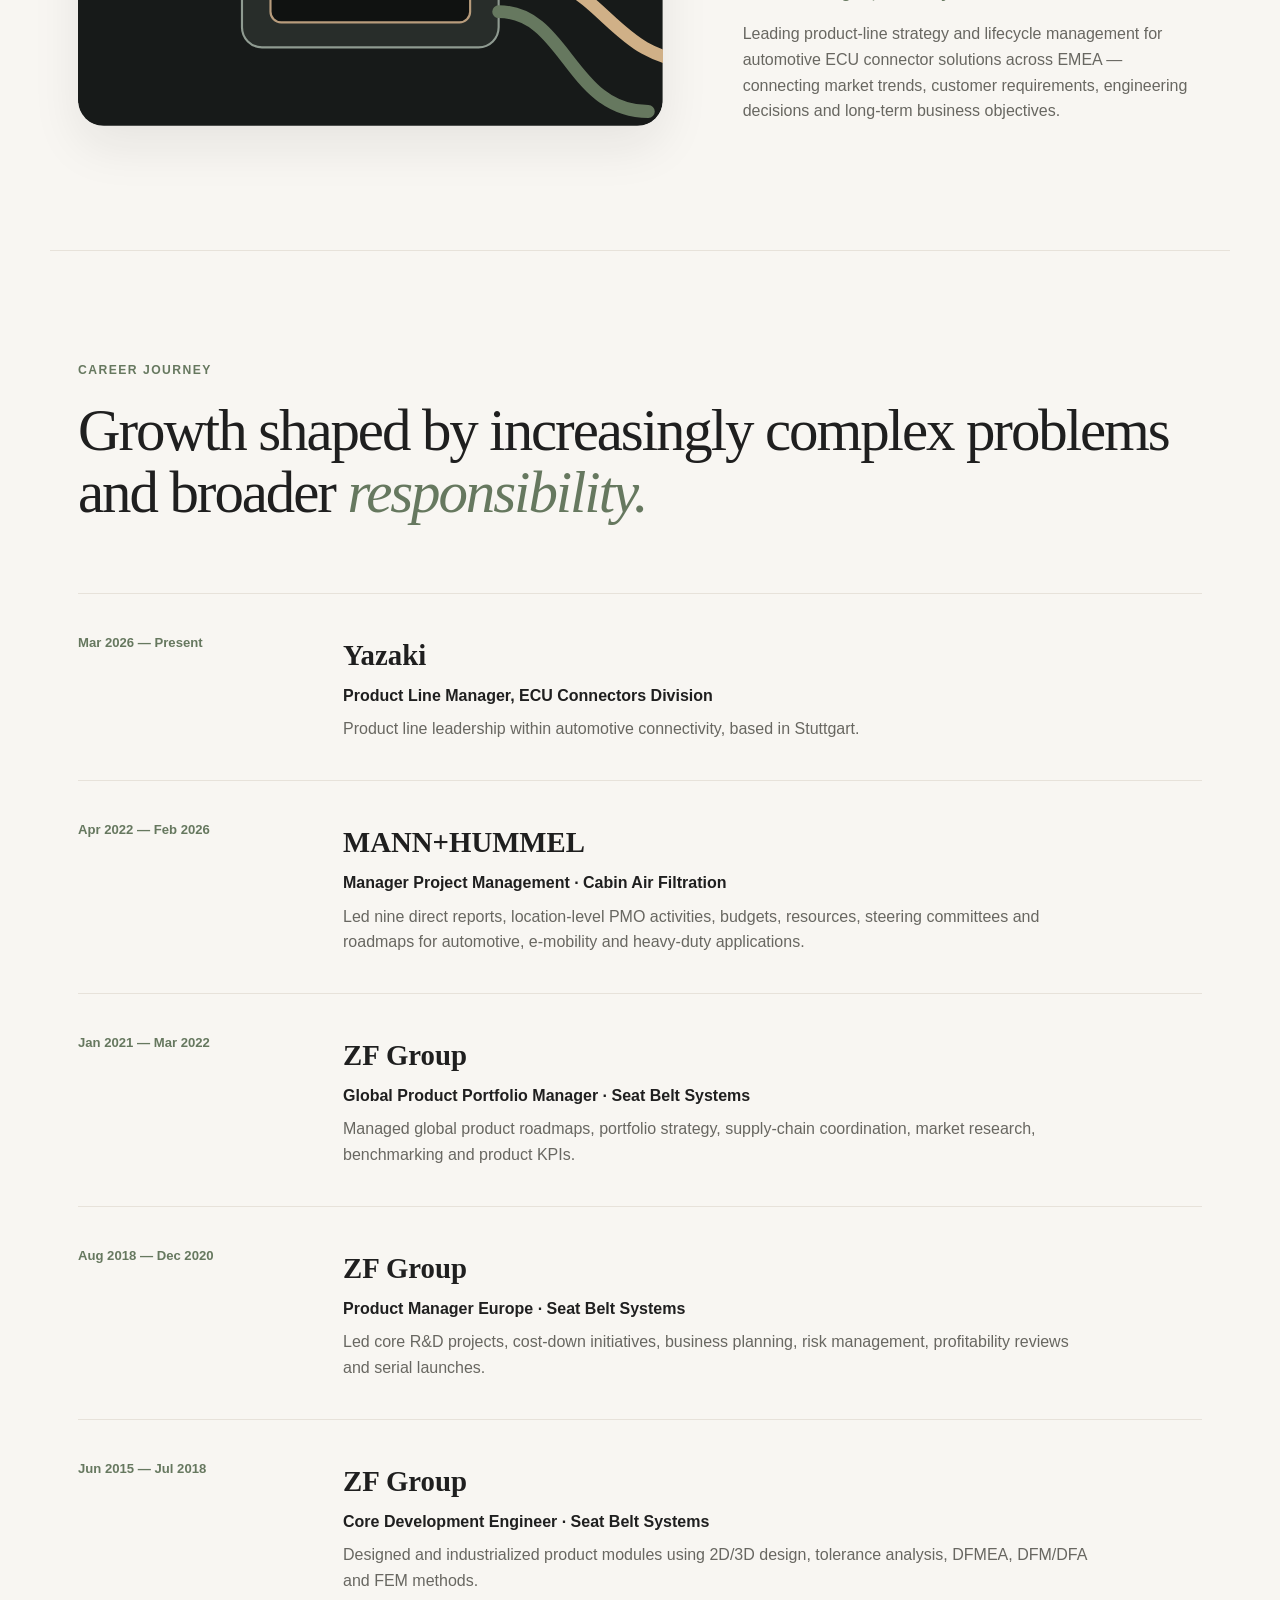
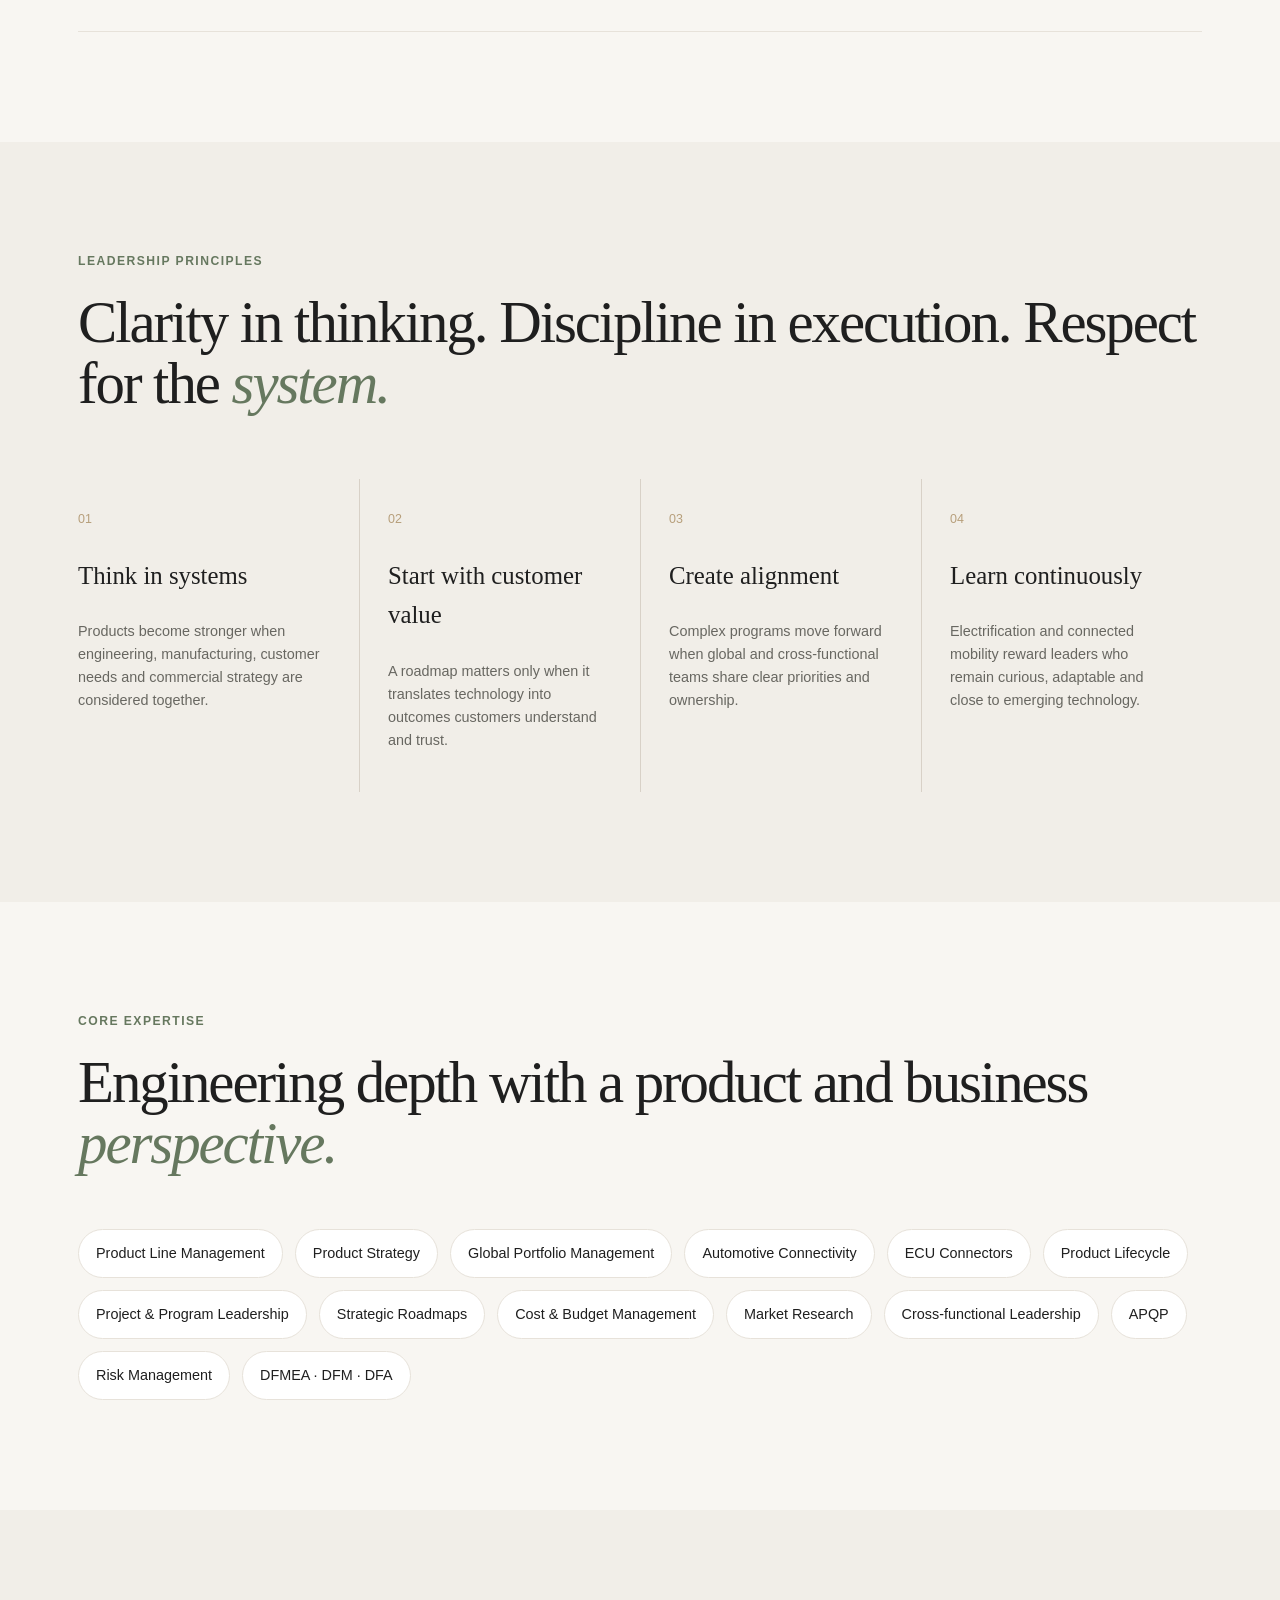
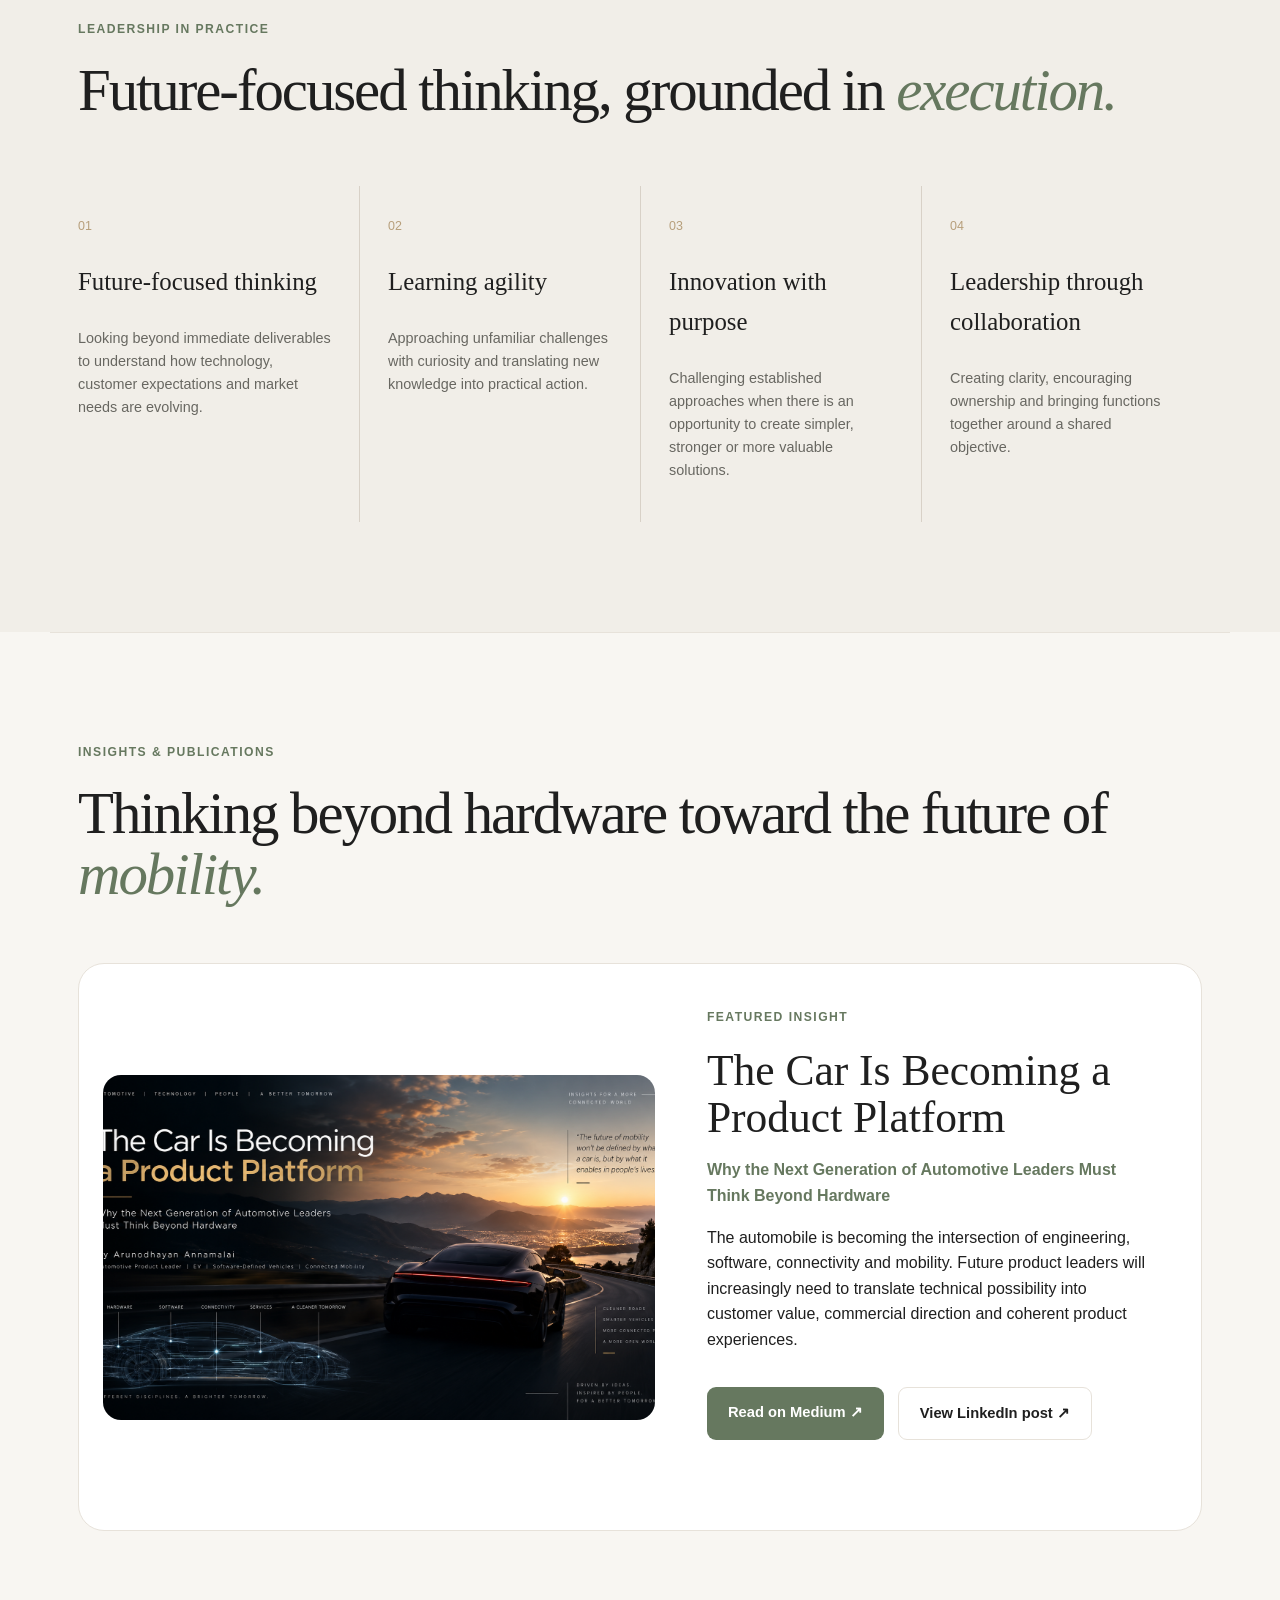
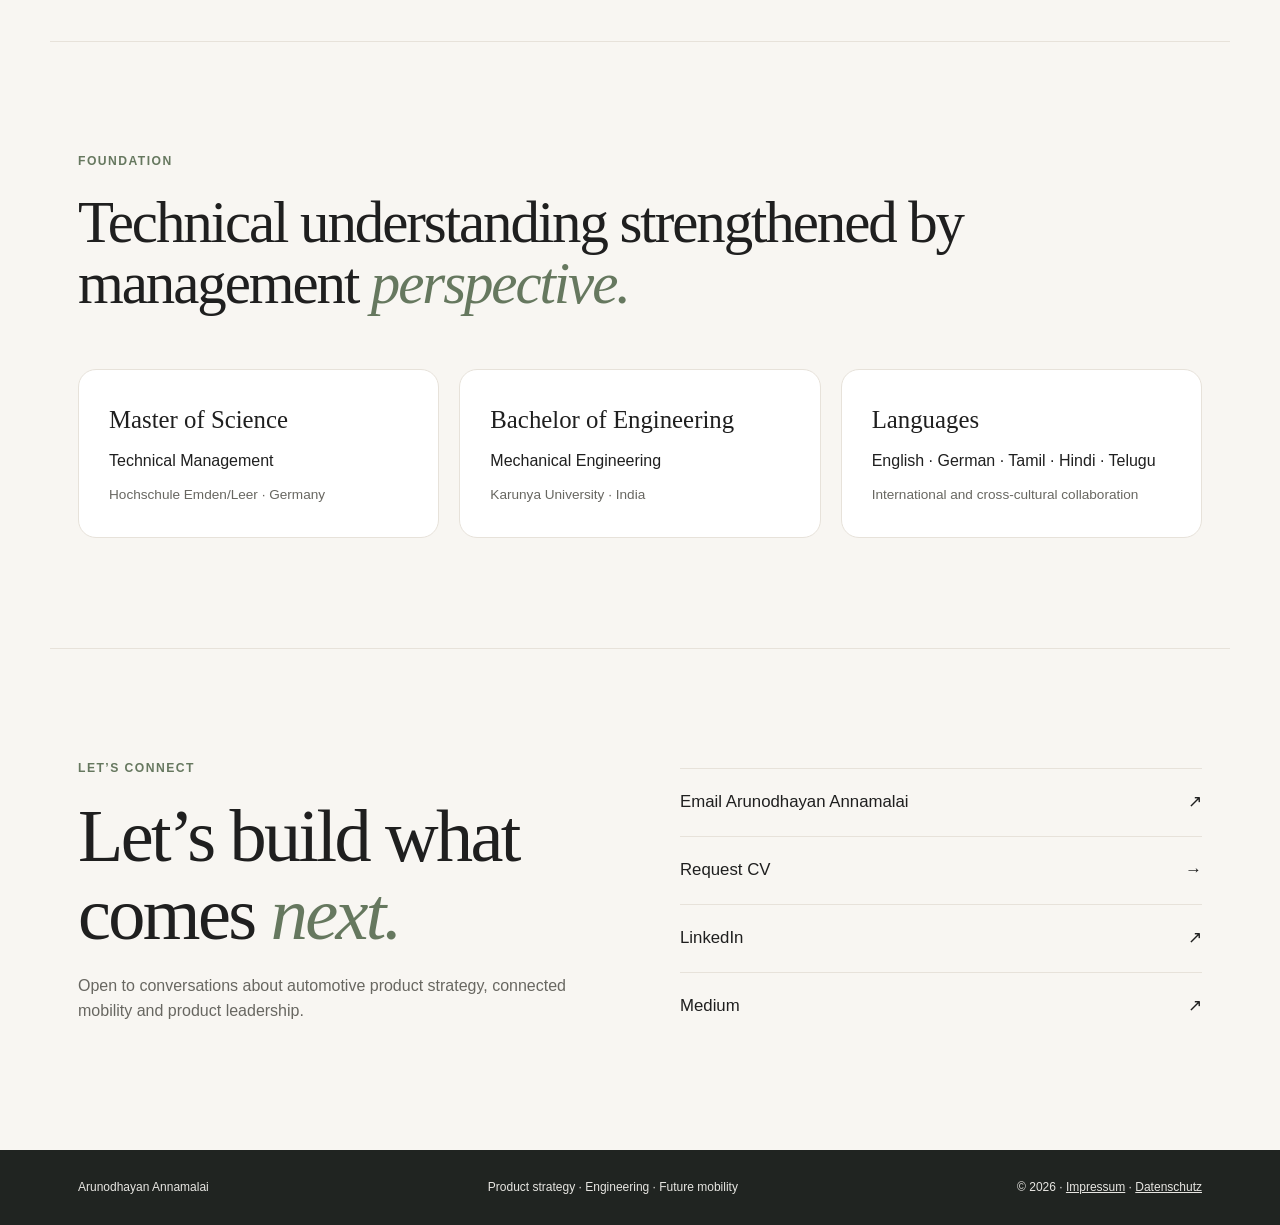
==== commit df777585: "Update index.html Replace public CV download with CV request" ====
--- a/index.html
+++ b/index.html
@@ -63,7 +63,10 @@
       <a href="#expertise">Expertise</a>
        <a href="#insights">Insights</a>
       <a href="#contact">Contact</a>
-      <a class="nav-cta" href="arunodhayan-annamalai-resume.pdf" download>Download CV</a>
+      <a class="nav-cta"
+   href="mailto:arunodhayan@gmail.com?subject=CV%20Request%20-%20Arunodhayan%20Annamalai">
+  Request CV
+</a>
     </nav>
   </header>
 
@@ -75,7 +78,10 @@
         <p class="hero-intro">I connect engineering insight, customer value and business strategy to shape products for a more connected and electric future.</p>
         <div class="hero-actions">
           <a class="button button-primary" href="#journey">Explore my journey</a>
-          <a class="button button-secondary" href="arunodhayan-annamalai-resume.pdf" target="_blank" rel="noopener">View CV</a>
+          <a class="button button-secondary"
+   href="mailto:arunodhayan@gmail.com?subject=CV%20Request%20-%20Arunodhayan%20Annamalai">
+  Request CV
+</a>
         </div>
         <div class="current-role" aria-label="Current position">
           <span>Currently</span>
@@ -270,7 +276,9 @@
       </div>
       <div class="contact-actions reveal delay-1">
         <a href="mailto:arunodhayan@gmail.com">Email Arunodhayan Annamalai <span>↗</span></a>
-        <a href="arunodhayan-annamalai-resume.pdf" download>Download CV <span>↓</span></a>
+       <a href="mailto:arunodhayan@gmail.com?subject=CV%20Request%20-%20Arunodhayan%20Annamalai">
+  Request CV <span>→</span>
+</a>
         <a href="https://www.linkedin.com/in/arunodhayanannamalai" target="_blank" rel="noopener">LinkedIn <span>↗</span></a>
          <a href="https://medium.com/@arunodhayan" target="_blank" rel="noopener">Medium <span>↗</span></a>
       </div>
